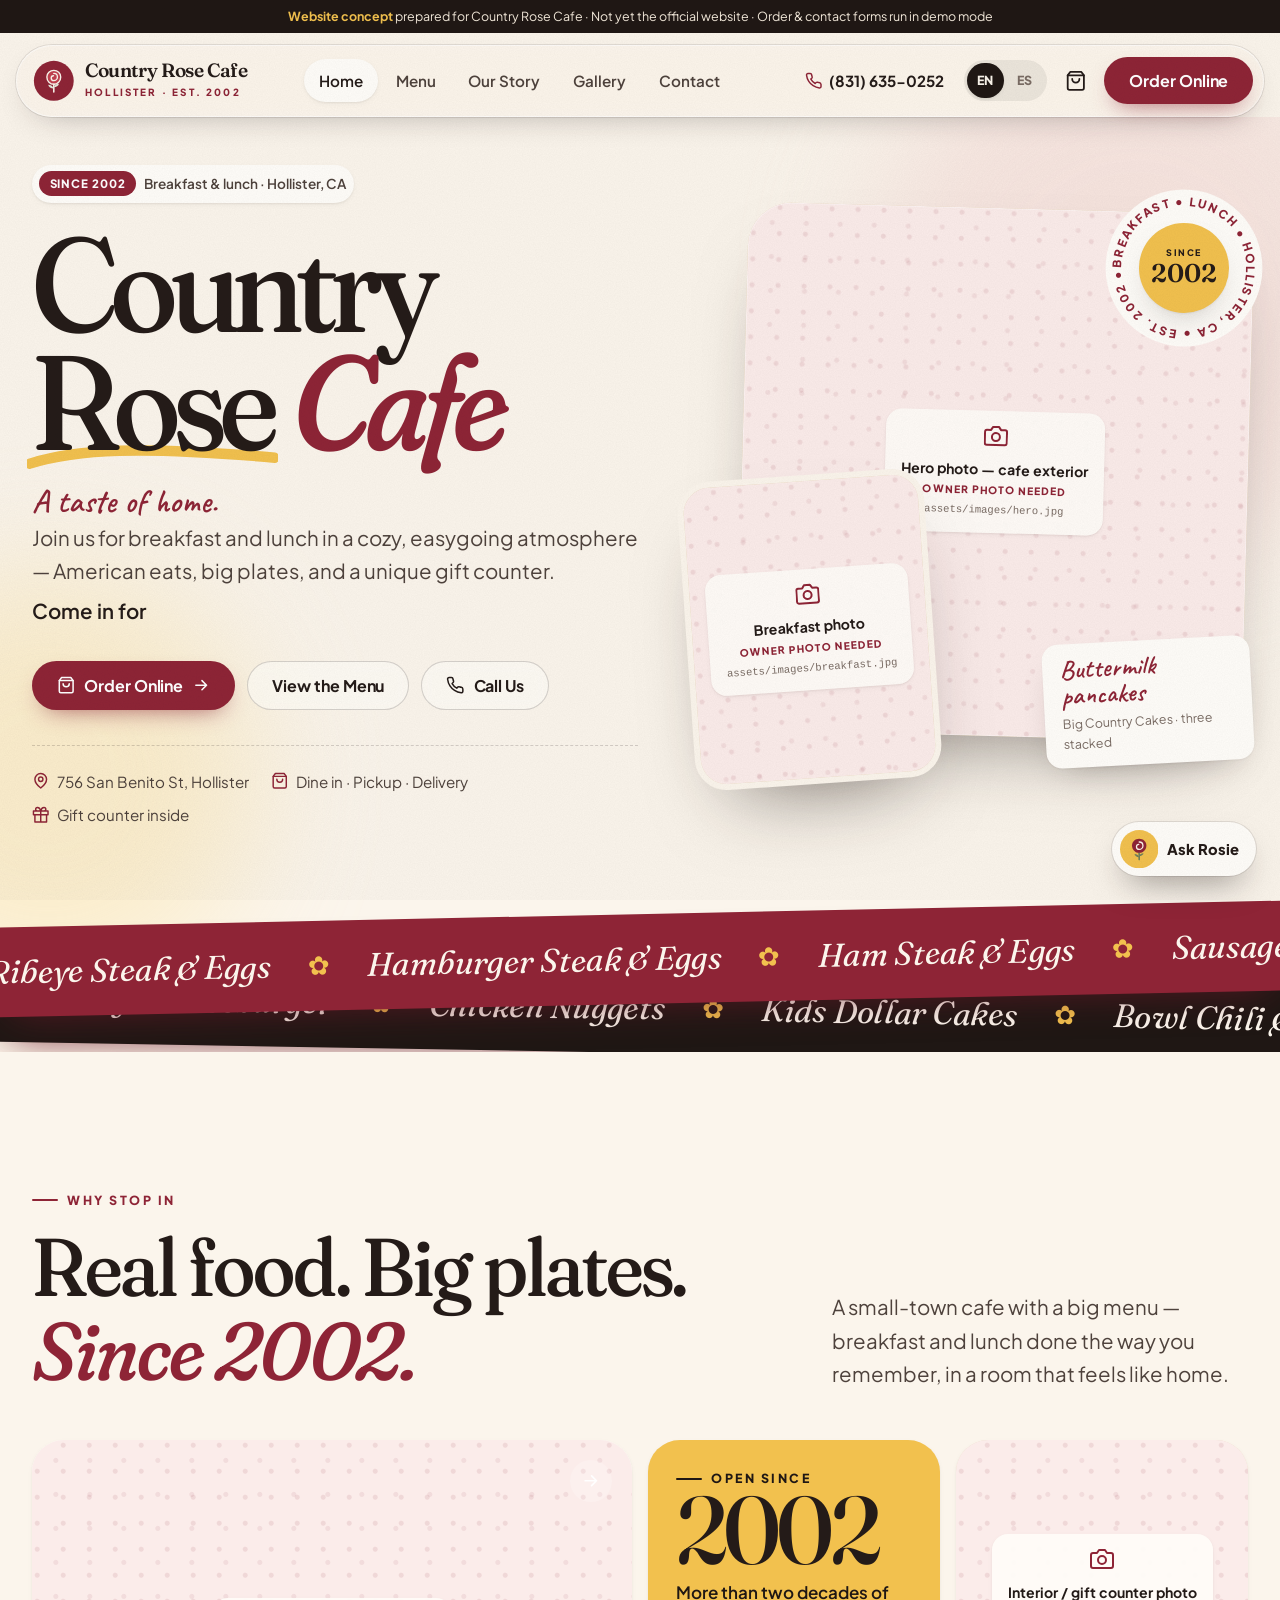
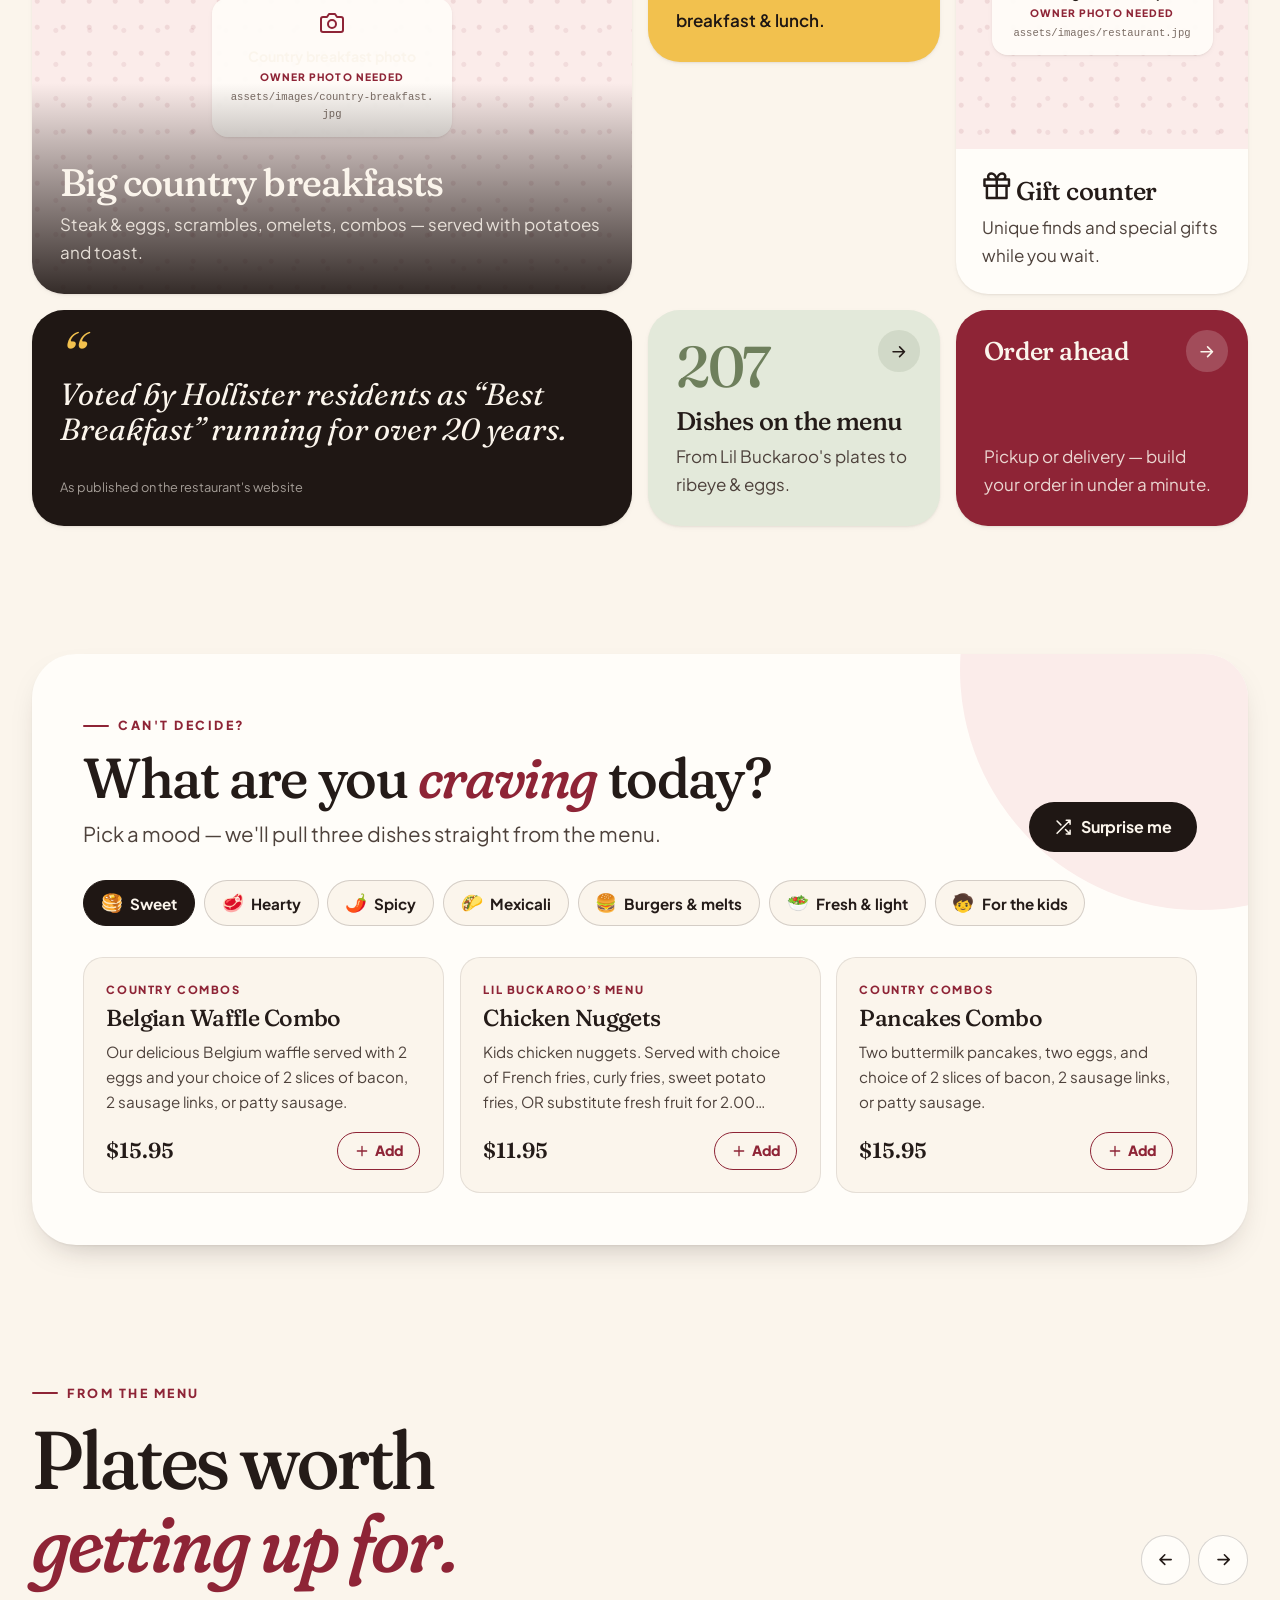
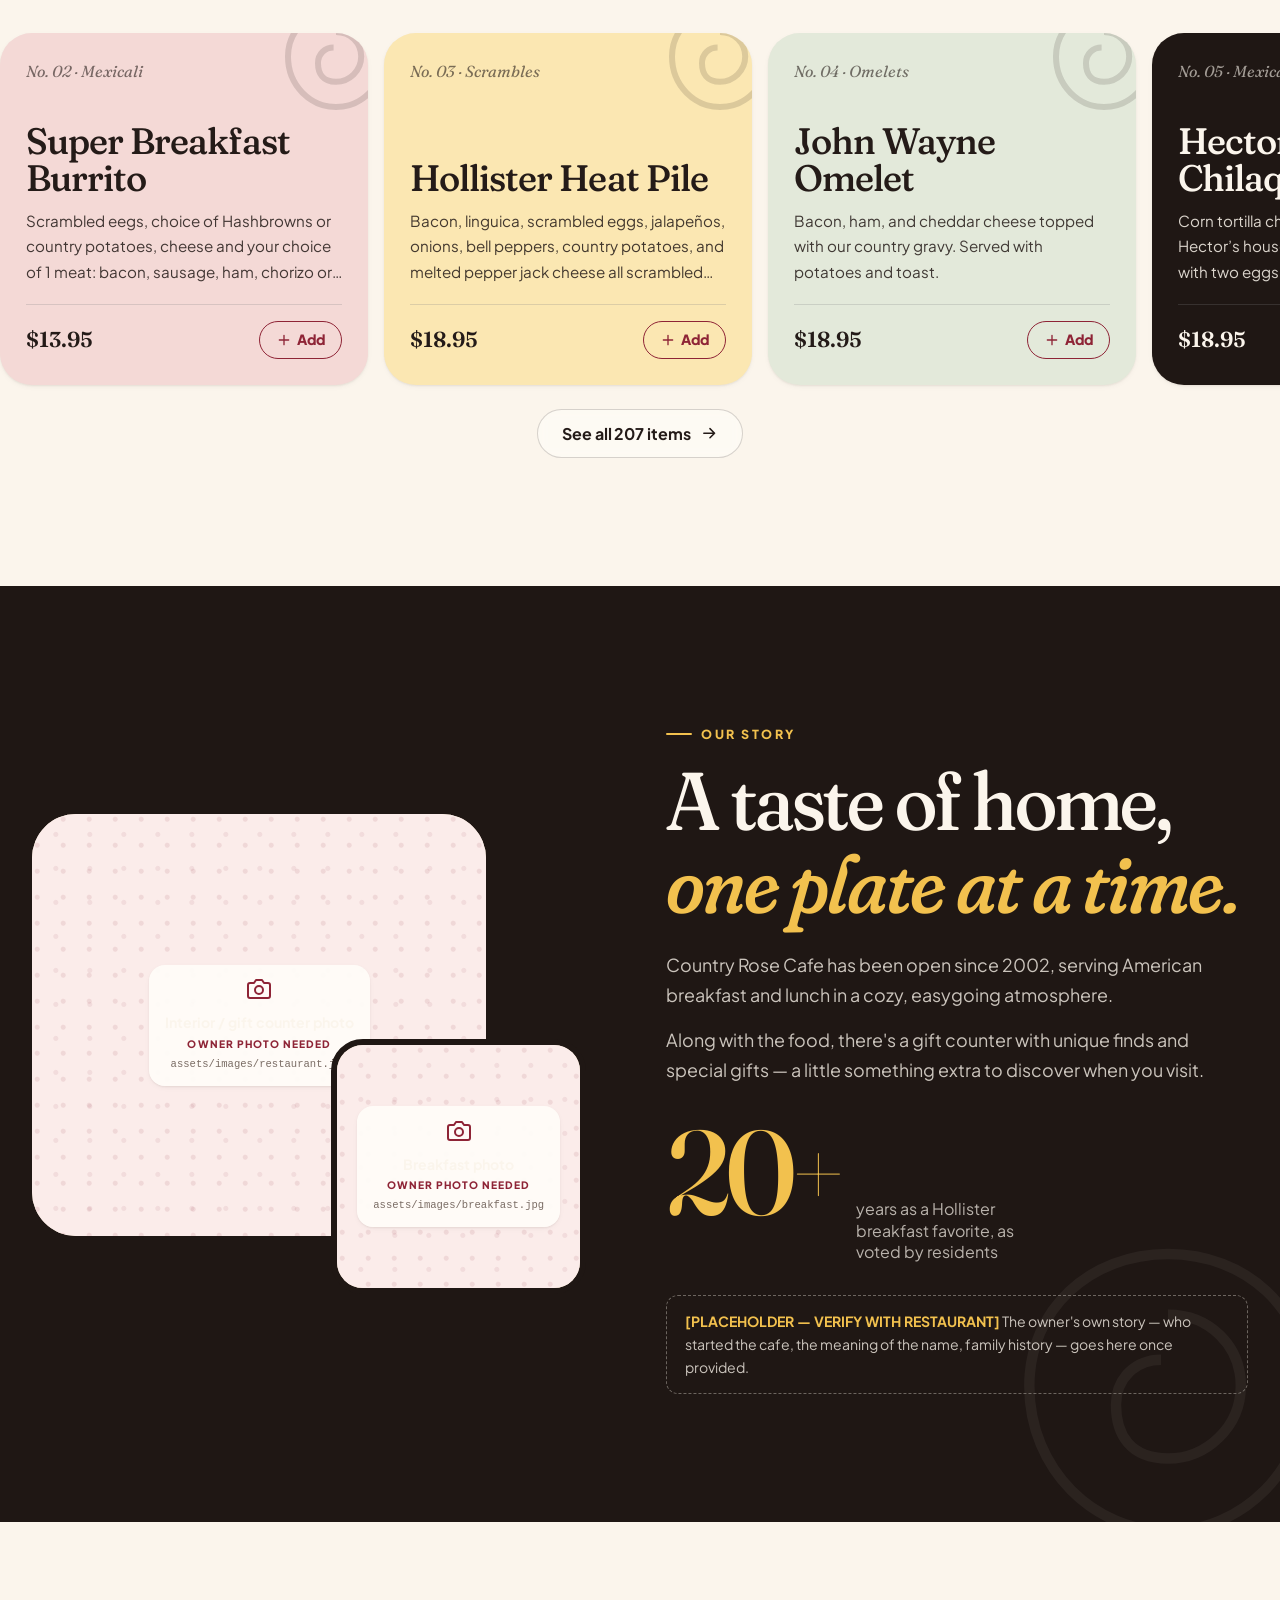
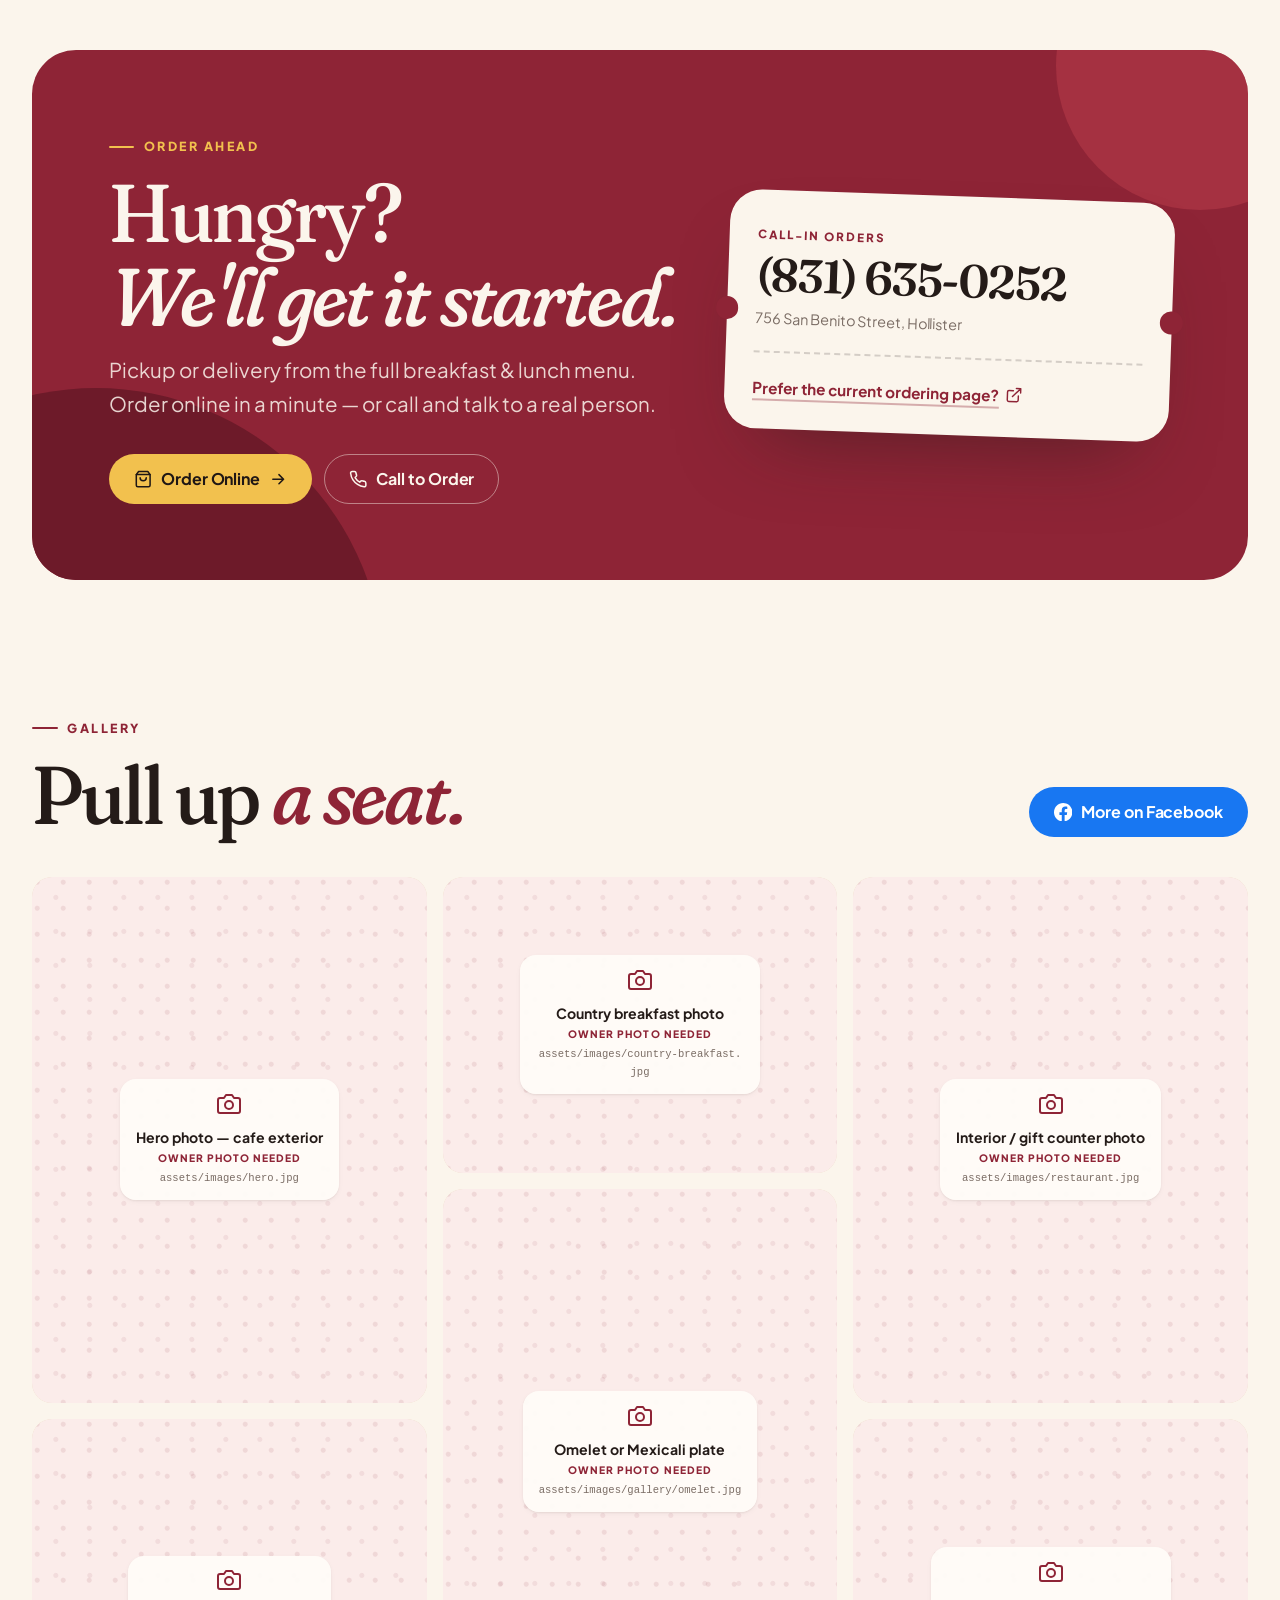
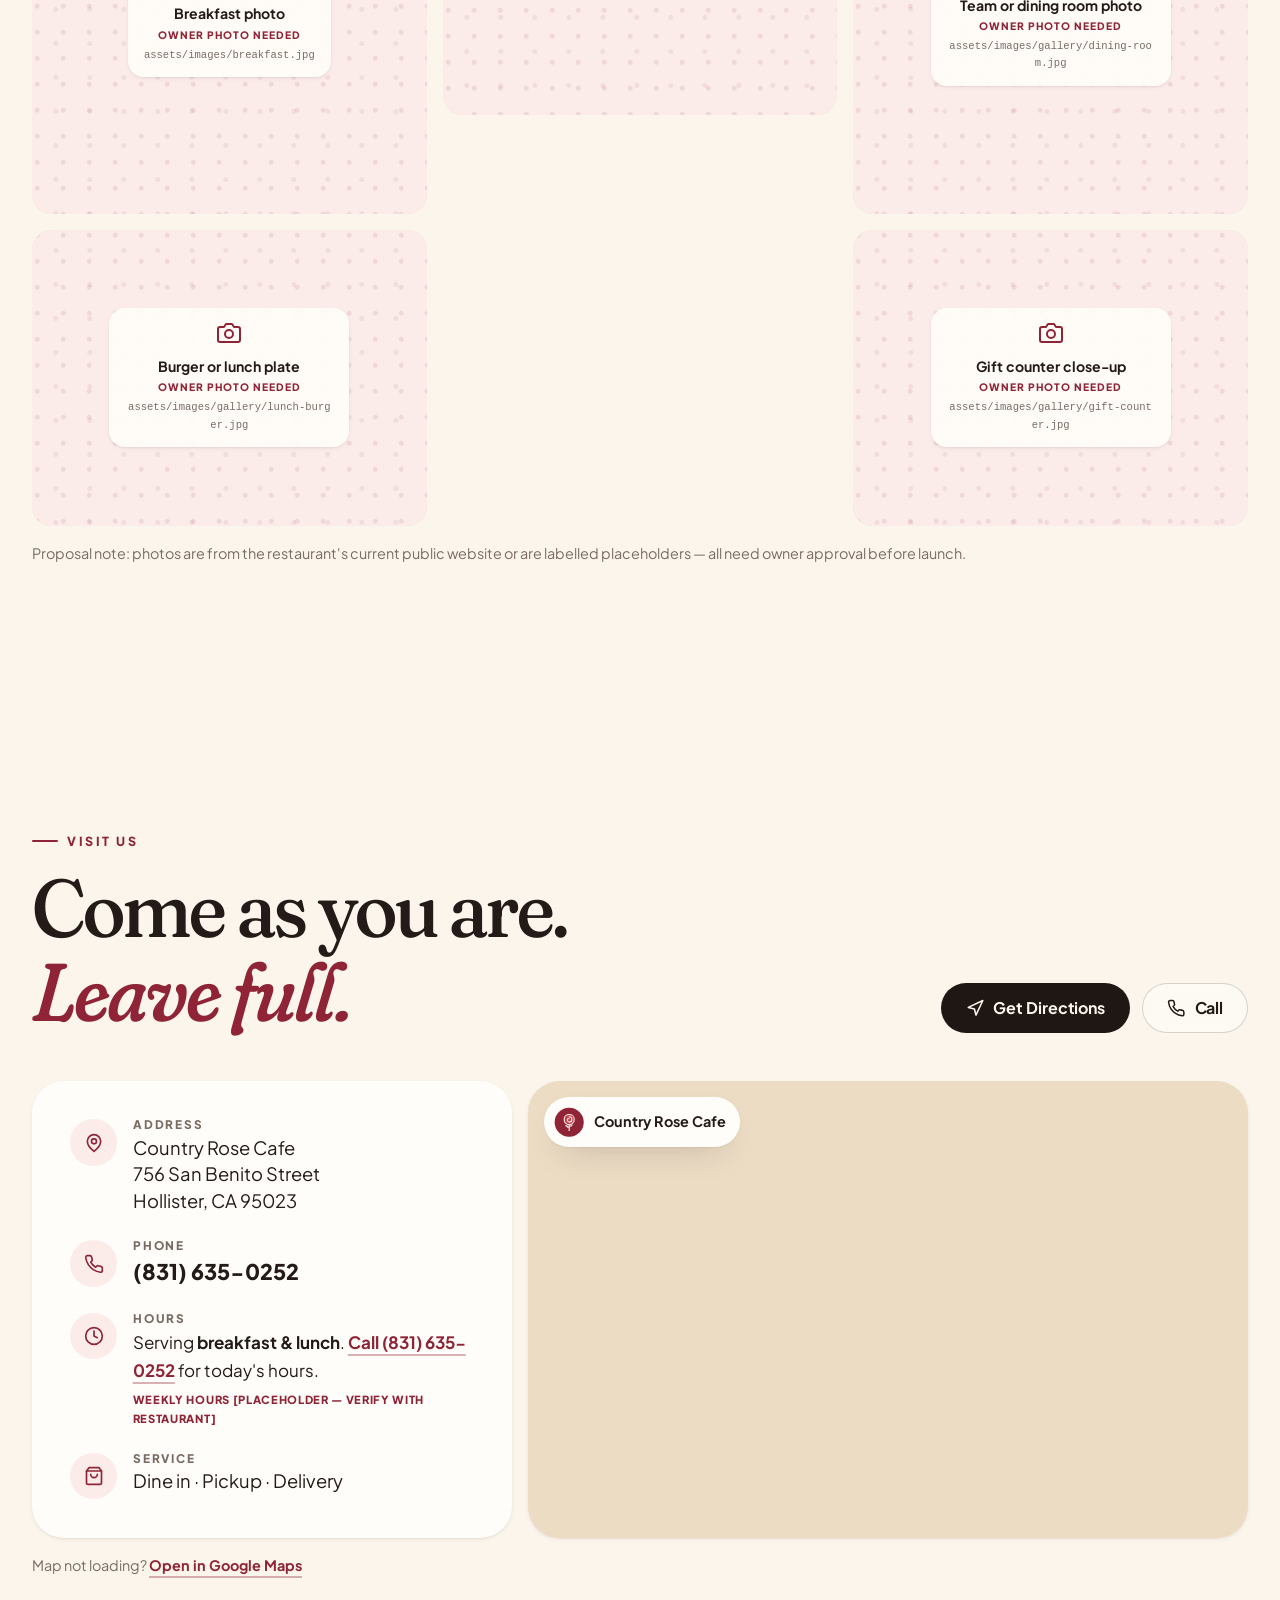
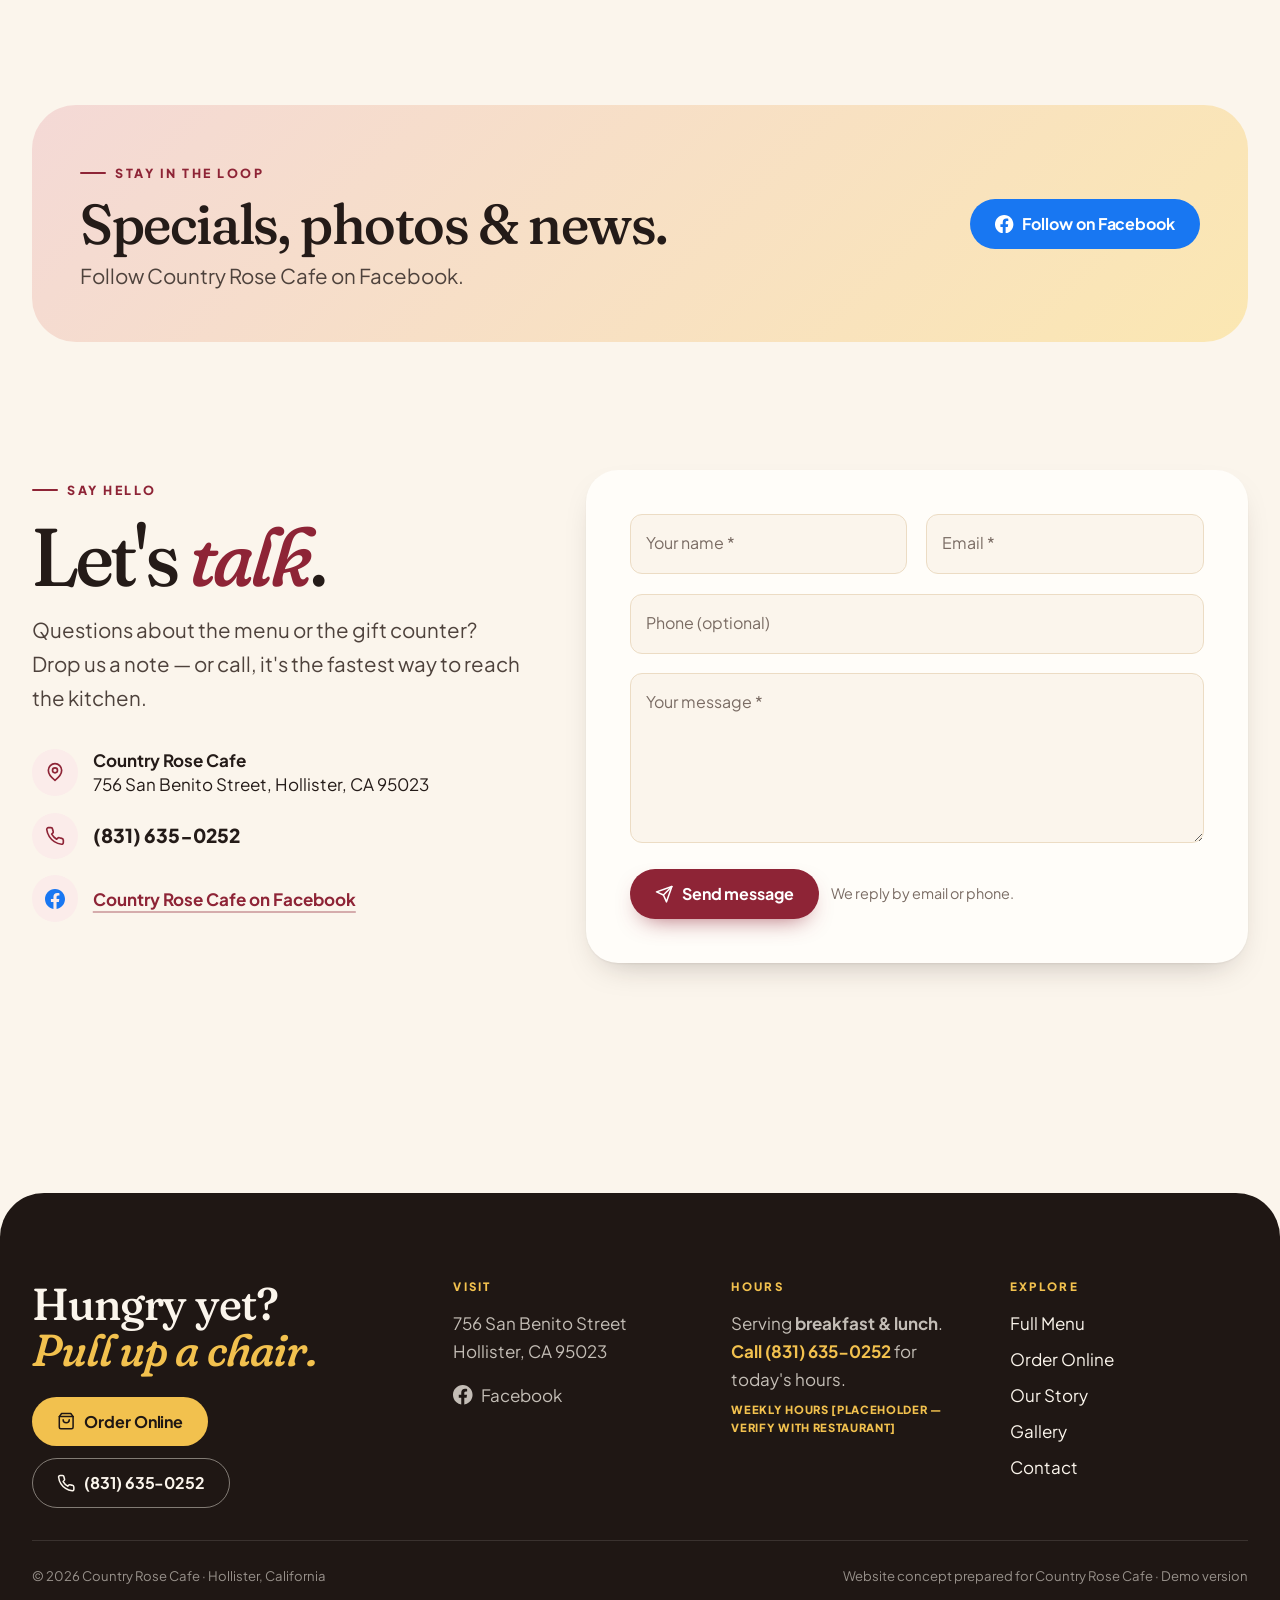
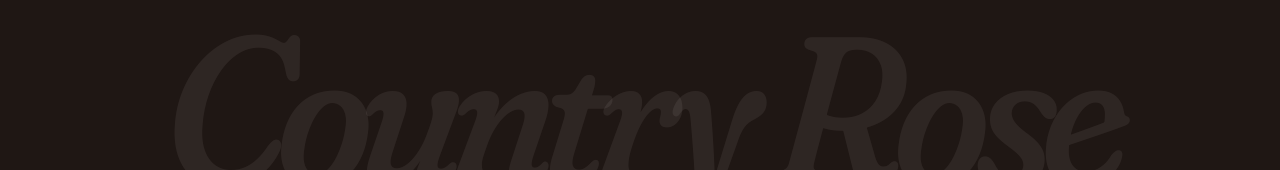
==== index.html @ c6550d8e "Adding first files" ====
<!doctype html>
<html lang="en-US">
<head>
<meta charset="utf-8">
<meta name="viewport" content="width=device-width, initial-scale=1, viewport-fit=cover">
<title>Country Rose Cafe | Breakfast &amp; Lunch in Hollister, CA</title>
<meta name="description" content="Country Rose Cafe serves breakfast and lunch at 756 San Benito Street in Hollister, CA — omelets, pancakes, scrambles, burgers, sandwiches and salads in a cozy, easygoing cafe with a unique gift counter. Open since 2002. Call (831) 635-0252.">
<meta name="keywords" content="Country Rose Cafe, Country Rose Cafe Hollister, breakfast Hollister CA, lunch Hollister CA, breakfast restaurant Hollister, restaurants in Hollister CA">
<!-- DEMO: remove this noindex line when the owner approves the launch -->
<meta name="robots" content="noindex, nofollow">
<link rel="canonical" href="https://www.example.com/">
<meta name="theme-color" content="#fbf5ec">
<meta name="geo.region" content="US-CA"><meta name="geo.placename" content="Hollister">
<meta property="og:type" content="website"><meta property="og:site_name" content="Country Rose Cafe"><meta property="og:locale" content="en_US">
<meta property="og:title" content="Country Rose Cafe | Breakfast &amp; Lunch in Hollister, CA"><meta property="og:description" content="Country Rose Cafe serves breakfast and lunch at 756 San Benito Street in Hollister, CA — omelets, pancakes, scrambles, burgers, sandwiches and salads in a cozy, easygoing cafe with a unique gift counter. Open since 2002. Call (831) 635-0252.">
<meta property="og:url" content="https://www.example.com/"><meta property="og:image" content="https://d1w7312wesee68.cloudfront.net/restaurantImages/293e1b9b-fd53-4a47-a7d4-27c6b87f9032/20220129.jpg">
<meta name="twitter:card" content="summary_large_image"><meta name="twitter:title" content="Country Rose Cafe | Breakfast &amp; Lunch in Hollister, CA"><meta name="twitter:description" content="Country Rose Cafe serves breakfast and lunch at 756 San Benito Street in Hollister, CA — omelets, pancakes, scrambles, burgers, sandwiches and salads in a cozy, easygoing cafe with a unique gift counter. Open since 2002. Call (831) 635-0252."><meta name="twitter:image" content="https://d1w7312wesee68.cloudfront.net/restaurantImages/293e1b9b-fd53-4a47-a7d4-27c6b87f9032/20220129.jpg">
<link rel="icon" href="assets/images/favicon.svg" type="image/svg+xml">
<link rel="preconnect" href="https://fonts.googleapis.com"><link rel="preconnect" href="https://fonts.gstatic.com" crossorigin>
<link rel="stylesheet" href="https://fonts.googleapis.com/css2?family=Caveat:wght@600&amp;family=Fraunces:ital,opsz,wght,SOFT,WONK@0,9..144,300..700,0..100,0..1;1,9..144,300..700,0..100,0..1&amp;family=Plus+Jakarta+Sans:wght@400..800&amp;display=swap">
<link rel="stylesheet" href="assets/css/styles.css">
<script>document.documentElement.classList.add("js")</script>
<script type="application/ld+json">
{"@context":"https://schema.org","@type":"Restaurant","name":"Country Rose Cafe","description":"Breakfast and lunch in a cozy, easygoing atmosphere, with a unique gift counter.","telephone":"+18316350252","url":"https://www.example.com/","image":["https://d1w7312wesee68.cloudfront.net/restaurantImages/293e1b9b-fd53-4a47-a7d4-27c6b87f9032/20220129.jpg","https://d1w7312wesee68.cloudfront.net/restaurantImages/293e1b9b-fd53-4a47-a7d4-27c6b87f9032/20231112.jpg"],"address":{"@type":"PostalAddress","streetAddress":"756 San Benito Street","addressLocality":"Hollister","addressRegion":"CA","postalCode":"95023","addressCountry":"US"},"servesCuisine":["American","Breakfast","Lunch"],"hasMenu":"https://www.example.com/menu.html","foundingDate":"2002","acceptsReservations":false,"sameAs":["https://www.facebook.com/profile.php?id=100068233964007"],"potentialAction":{"@type":"OrderAction","target":"https://countryrosecafe-hollister.com/order/countryrosecafe"}}
</script>
</head>
<body data-page="home">
<a class="skip-link" href="#main">Skip to main content</a>
<div class="demo-banner demo-only"><b>Website concept</b> prepared for Country Rose Cafe · Not yet the official website · Order &amp; contact forms run in demo mode</div>
<div class="nav-shell">
  <nav class="nav" aria-label="Main">
    <a class="brand" href="index.html" aria-label="Country Rose Cafe — home"><svg class="brand-mark" viewBox="0 0 48 48" aria-hidden="true" focusable="false"><circle cx="24" cy="24" r="23" fill="#8e2436"/><path d="M24 12c4.5 0 8 3.2 8 7.6 0 4.9-3.8 8.4-8 8.4s-8-3.5-8-8.4C16 15.2 19.5 12 24 12z" fill="#c2414f" stroke="#fbf5ec" stroke-width="1.6"/><path d="M24 15.5c2.4 0 4.2 1.8 4.2 4.1 0 2.4-2 4.2-4.2 4.2s-3-1.4-3-3.1c0-1.6 1.2-2.6 2.6-2.6" fill="none" stroke="#fbf5ec" stroke-width="1.6" stroke-linecap="round"/><path d="M24 28v9" stroke="#fbf5ec" stroke-width="1.8" stroke-linecap="round"/><path d="M24 33c-3.5 0-6-2-6.5-4.5 3 0 5.6 1.4 6.5 4.5zM24 31.5c3 0 5.5-1.6 6-4-2.8 0-5.2 1.3-6 4z" fill="#e3e9da"/></svg><span><span class="brand-name">Country Rose<span class="cafe-word"> Cafe</span></span><span class="brand-sub">Hollister · Est. 2002</span></span></a>
    <div class="nav-links"><a href="index.html" aria-current="page">Home</a><a href="menu.html">Menu</a><a href="index.html#story">Our Story</a><a href="index.html#gallery">Gallery</a><a href="contact.html">Contact</a></div>
    <div class="nav-actions">
      <a class="nav-phone" href="tel:+18316350252"><svg class="icon" viewBox="0 0 24 24" fill="none" stroke="currentColor" stroke-width="2" stroke-linecap="round" stroke-linejoin="round" aria-hidden="true" focusable="false"><path d="M22 16.9v3a2 2 0 0 1-2.2 2 19.8 19.8 0 0 1-8.6-3.1 19.5 19.5 0 0 1-6-6A19.8 19.8 0 0 1 2.1 4.2 2 2 0 0 1 4.1 2h3a2 2 0 0 1 2 1.7c.1.9.4 1.8.7 2.7a2 2 0 0 1-.5 2.1L8 9.8a16 16 0 0 0 6 6l1.3-1.3a2 2 0 0 1 2.1-.4c.9.3 1.8.6 2.7.7a2 2 0 0 1 1.7 2z"/></svg>(831) 635-0252</a>
      <div class="lang" role="group" aria-label="Language / Idioma" data-no-i18n><button type="button" data-set-lang="en" aria-pressed="true"><span aria-hidden="true">EN</span><span class="sr-only">English</span></button><button type="button" data-set-lang="es" aria-pressed="false"><span aria-hidden="true">ES</span><span class="sr-only">Español</span></button></div>
      <a class="icon-btn" href="order.html#cart" data-cart-link aria-label="View order"><svg class="icon" viewBox="0 0 24 24" fill="none" stroke="currentColor" stroke-width="2" stroke-linecap="round" stroke-linejoin="round" aria-hidden="true" focusable="false"><path d="M6 2 3 6v14a2 2 0 0 0 2 2h14a2 2 0 0 0 2-2V6l-3-4z"/><path d="M3 6h18M16 10a4 4 0 0 1-8 0"/></svg><span class="badge" data-cart-count hidden>0</span></a>
      <a class="btn btn-rose nav-order" href="order.html">Order Online</a>
      <button type="button" class="icon-btn menu-toggle" aria-expanded="false" aria-controls="sheet" aria-label="Open menu"><svg class="icon" viewBox="0 0 24 24" fill="none" stroke="currentColor" stroke-width="2" stroke-linecap="round" stroke-linejoin="round" aria-hidden="true" focusable="false"><path d="M4 7h16M4 12h10M4 17h16"/></svg></button>
    </div>
  </nav>
</div>
<div id="sheet" class="sheet" hidden role="dialog" aria-modal="true" aria-label="Site menu">
  <div class="sheet-top"><span class="brand"><svg class="brand-mark" viewBox="0 0 48 48" aria-hidden="true" focusable="false"><circle cx="24" cy="24" r="23" fill="#8e2436"/><path d="M24 12c4.5 0 8 3.2 8 7.6 0 4.9-3.8 8.4-8 8.4s-8-3.5-8-8.4C16 15.2 19.5 12 24 12z" fill="#c2414f" stroke="#fbf5ec" stroke-width="1.6"/><path d="M24 15.5c2.4 0 4.2 1.8 4.2 4.1 0 2.4-2 4.2-4.2 4.2s-3-1.4-3-3.1c0-1.6 1.2-2.6 2.6-2.6" fill="none" stroke="#fbf5ec" stroke-width="1.6" stroke-linecap="round"/><path d="M24 28v9" stroke="#fbf5ec" stroke-width="1.8" stroke-linecap="round"/><path d="M24 33c-3.5 0-6-2-6.5-4.5 3 0 5.6 1.4 6.5 4.5zM24 31.5c3 0 5.5-1.6 6-4-2.8 0-5.2 1.3-6 4z" fill="#e3e9da"/></svg><span class="brand-name" style="color:var(--paper)">Country Rose</span></span><button type="button" class="icon-btn sheet-close" aria-label="Close menu"><svg class="icon" viewBox="0 0 24 24" fill="none" stroke="currentColor" stroke-width="2" stroke-linecap="round" stroke-linejoin="round" aria-hidden="true" focusable="false"><path d="M18 6 6 18M6 6l12 12"/></svg></button></div>
  <div><nav aria-label="Mobile"><ol><li><a href="index.html" aria-current="page">Home</a></li><li><a href="menu.html">Menu</a></li><li><a href="index.html#story">Our Story</a></li><li><a href="index.html#gallery">Gallery</a></li><li><a href="order.html">Order Online</a></li><li><a href="contact.html">Contact</a></li></ol></nav>
    <div class="sheet-foot"><div class="lang lang-lg" role="group" aria-label="Language / Idioma" data-no-i18n><button type="button" data-set-lang="en" aria-pressed="true">English</button><button type="button" data-set-lang="es" aria-pressed="false">Español</button></div><a class="btn btn-butter" href="tel:+18316350252"><svg class="icon" viewBox="0 0 24 24" fill="none" stroke="currentColor" stroke-width="2" stroke-linecap="round" stroke-linejoin="round" aria-hidden="true" focusable="false"><path d="M22 16.9v3a2 2 0 0 1-2.2 2 19.8 19.8 0 0 1-8.6-3.1 19.5 19.5 0 0 1-6-6A19.8 19.8 0 0 1 2.1 4.2 2 2 0 0 1 4.1 2h3a2 2 0 0 1 2 1.7c.1.9.4 1.8.7 2.7a2 2 0 0 1-.5 2.1L8 9.8a16 16 0 0 0 6 6l1.3-1.3a2 2 0 0 1 2.1-.4c.9.3 1.8.6 2.7.7a2 2 0 0 1 1.7 2z"/></svg> Call (831) 635-0252</a><a class="btn btn-ghost-light" href="https://www.google.com/maps/dir/?api=1&amp;destination=Country+Rose+Cafe%2C+756+San+Benito+Street%2C+Hollister%2C+CA+95023" target="_blank" rel="noopener noreferrer"><svg class="icon" viewBox="0 0 24 24" fill="none" stroke="currentColor" stroke-width="2" stroke-linecap="round" stroke-linejoin="round" aria-hidden="true" focusable="false"><path d="m3 11 19-9-9 19-2-8-8-2z"/></svg> Get Directions<span class="sr-only"> (opens in a new tab)</span></a><p>756 San Benito Street · Hollister, CA</p></div>
  </div>
</div>
<main id="main" tabindex="-1">

<section class="hero" aria-labelledby="hero-title">
  <span class="hero-blob a" aria-hidden="true"></span><span class="hero-blob b" aria-hidden="true"></span>
  <div class="wrap hero-grid">
    <div>
      <p class="hero-eyebrow reveal"><span class="dot">Since 2002</span> Breakfast &amp; lunch · Hollister, CA</p>
      <h1 id="hero-title" class="reveal" style="--d:.05s"><span class="line">Country</span><span class="line"><span class="flourish">Rose<svg viewBox="0 0 200 20" preserveAspectRatio="none" aria-hidden="true"><path d="M2 14C40 4 90 2 198 10" fill="none" stroke="currentColor" stroke-width="7" stroke-linecap="round"/></svg></span> <span class="cafe">Cafe</span></span></h1>
      <p class="lede reveal" style="--d:.12s"><span class="script" style="font-size:1.6em;color:var(--rose);line-height:1">A taste of home.</span><br>Join us for breakfast and lunch in a cozy, easygoing atmosphere — American eats, big plates, and a unique gift counter. <span class="rot-line">Come in for <span class="rotator" aria-hidden="true"><span>country cakes.</span><span>a John Wayne omelet.</span><span>Hector&#39;s chilaquiles.</span></span></span><span class="sr-only">breakfast and lunch.</span></p>
      <div class="btn-row reveal" style="--d:.18s">
        <a class="btn btn-rose" href="order.html"><svg class="icon" viewBox="0 0 24 24" fill="none" stroke="currentColor" stroke-width="2" stroke-linecap="round" stroke-linejoin="round" aria-hidden="true" focusable="false"><path d="M6 2 3 6v14a2 2 0 0 0 2 2h14a2 2 0 0 0 2-2V6l-3-4z"/><path d="M3 6h18M16 10a4 4 0 0 1-8 0"/></svg> Order Online <svg class="icon arrow" viewBox="0 0 24 24" fill="none" stroke="currentColor" stroke-width="2" stroke-linecap="round" stroke-linejoin="round" aria-hidden="true" focusable="false"><path d="M5 12h14M13 6l6 6-6 6"/></svg></a>
        <a class="btn btn-line" href="menu.html">View the Menu</a>
        <a class="btn btn-line" href="tel:+18316350252" aria-label="Call us at (831) 635-0252"><svg class="icon" viewBox="0 0 24 24" fill="none" stroke="currentColor" stroke-width="2" stroke-linecap="round" stroke-linejoin="round" aria-hidden="true" focusable="false"><path d="M22 16.9v3a2 2 0 0 1-2.2 2 19.8 19.8 0 0 1-8.6-3.1 19.5 19.5 0 0 1-6-6A19.8 19.8 0 0 1 2.1 4.2 2 2 0 0 1 4.1 2h3a2 2 0 0 1 2 1.7c.1.9.4 1.8.7 2.7a2 2 0 0 1-.5 2.1L8 9.8a16 16 0 0 0 6 6l1.3-1.3a2 2 0 0 1 2.1-.4c.9.3 1.8.6 2.7.7a2 2 0 0 1 1.7 2z"/></svg> Call Us</a>
      </div>
      <div class="hero-facts reveal" style="--d:.24s">
        <a href="https://www.google.com/maps/dir/?api=1&amp;destination=Country+Rose+Cafe%2C+756+San+Benito+Street%2C+Hollister%2C+CA+95023" target="_blank" rel="noopener noreferrer"><svg class="icon" viewBox="0 0 24 24" fill="none" stroke="currentColor" stroke-width="2" stroke-linecap="round" stroke-linejoin="round" aria-hidden="true" focusable="false"><path d="M20 10c0 6-8 12-8 12s-8-6-8-12a8 8 0 0 1 16 0z"/><circle cx="12" cy="10" r="3"/></svg> 756 San Benito St, Hollister<span class="sr-only"> (opens in a new tab)</span></a>
        <span><svg class="icon" viewBox="0 0 24 24" fill="none" stroke="currentColor" stroke-width="2" stroke-linecap="round" stroke-linejoin="round" aria-hidden="true" focusable="false"><path d="M6 2 3 6v14a2 2 0 0 0 2 2h14a2 2 0 0 0 2-2V6l-3-4z"/><path d="M3 6h18M16 10a4 4 0 0 1-8 0"/></svg> Dine in · Pickup · Delivery</span>
        <span><svg class="icon" viewBox="0 0 24 24" fill="none" stroke="currentColor" stroke-width="2" stroke-linecap="round" stroke-linejoin="round" aria-hidden="true" focusable="false"><path d="M20 12v10H4V12M2 7h20v5H2zM12 22V7M12 7H7.5a2.5 2.5 0 0 1 0-5C11 2 12 7 12 7zM12 7h4.5a2.5 2.5 0 0 0 0-5C13 2 12 7 12 7z"/></svg> Gift counter inside</span>
      </div>
    </div>
    <div class="collage reveal" style="--d:.1s">
      <div class="spin-badge" aria-hidden="true"><svg class="ring" viewBox="0 0 200 200"><defs><path id="circ" d="M100,100 m-78,0 a78,78 0 1,1 156,0 a78,78 0 1,1 -156,0"/></defs><circle cx="100" cy="100" r="98" fill="#fffdf9"/><text font-family="Plus Jakarta Sans, sans-serif" font-size="14.5" font-weight="800" fill="#8e2436"><textPath href="#circ" textLength="486" lengthAdjust="spacing">BREAKFAST • LUNCH • HOLLISTER, CA • EST. 2002 • </textPath></text></svg><div class="core"><div><small>Since</small><b>2002</b></div></div></div>
      <div class="main ph"><img class="photo" src="https://d1w7312wesee68.cloudfront.net/restaurantImages/293e1b9b-fd53-4a47-a7d4-27c6b87f9032/20220129.jpg" alt="Exterior of Country Rose Cafe with its open sign" fetchpriority="high" decoding="async" data-label="Hero photo — cafe exterior" data-path="assets/images/hero.jpg"></div>
      <div class="inset ph"><img class="photo" src="https://d1w7312wesee68.cloudfront.net/restaurantImages/293e1b9b-fd53-4a47-a7d4-27c6b87f9032/20231112.jpg" alt="Buttermilk pancakes with butter and syrup" loading="lazy" decoding="async" data-label="Breakfast photo" data-path="assets/images/breakfast.jpg"></div>
      <div class="note"><span class="script">Buttermilk pancakes</span><small>Big Country Cakes · three stacked</small></div>
    </div>
  </div>
  <div class="marquee" aria-hidden="true"><div class="marquee-track" data-marquee></div></div>
  <div class="marquee alt" aria-hidden="true"><div class="marquee-track" data-marquee></div></div>
</section>

<section id="why" class="section" aria-labelledby="why-title">
  <div class="wrap">
    <div class="head-row reveal"><div><span class="kicker">Why stop in</span><h2 id="why-title" class="display-lg">Real food. Big plates.<br><span class="italic rose">Since 2002.</span></h2></div>
      <p class="lede" style="max-width:26rem">A small-town cafe with a big menu — breakfast and lunch done the way you remember, in a room that feels like home.</p></div>
    <div class="bento">
      <a class="cell b-photo ph zoom reveal" href="menu.html"><img class="photo" src="https://d1w7312wesee68.cloudfront.net/restaurantImages/293e1b9b-fd53-4a47-a7d4-27c6b87f9032/20240124.jpg" alt="Hearty country breakfast platter with eggs, potatoes and toast" loading="lazy" decoding="async" data-label="Country breakfast photo" data-path="assets/images/country-breakfast.jpg"><div class="cap"><h3>Big country breakfasts</h3><p>Steak &amp; eggs, scrambles, omelets, combos — served with potatoes and toast.</p></div><span class="corner" style="color:#fff"><svg class="icon arrow" viewBox="0 0 24 24" fill="none" stroke="currentColor" stroke-width="2" stroke-linecap="round" stroke-linejoin="round" aria-hidden="true" focusable="false"><path d="M5 12h14M13 6l6 6-6 6"/></svg></span></a>
      <div class="cell b-stat reveal" style="--d:.05s"><span class="kicker" style="color:var(--espresso)">Open since</span><span class="num">2002</span><p>More than two decades of breakfast &amp; lunch.</p></div>
      <div class="cell b-gift reveal" style="--d:.1s"><div class="ph zoom"><img class="photo" src="https://d1w7312wesee68.cloudfront.net/restaurantImages/293e1b9b-fd53-4a47-a7d4-27c6b87f9032/Screenshot20250121at11904PM.png" alt="Inside Country Rose Cafe — dining room and gift counter with jewelry displays" loading="lazy" decoding="async" data-label="Interior / gift counter photo" data-path="assets/images/restaurant.jpg"></div><div class="txt"><h3><svg class="icon" viewBox="0 0 24 24" fill="none" stroke="currentColor" stroke-width="2" stroke-linecap="round" stroke-linejoin="round" aria-hidden="true" focusable="false"><path d="M20 12v10H4V12M2 7h20v5H2zM12 22V7M12 7H7.5a2.5 2.5 0 0 1 0-5C11 2 12 7 12 7zM12 7h4.5a2.5 2.5 0 0 0 0-5C13 2 12 7 12 7z"/></svg> Gift counter</h3><p>Unique finds and special gifts while you wait.</p></div></div>
      <div class="cell b-quote reveal" style="--d:.1s"><blockquote>Voted by Hollister residents as “Best Breakfast” running for over 20 years.</blockquote><small>As published on the restaurant&#39;s website</small></div>
      <a class="cell b-menu reveal" href="menu.html" style="--d:.15s;text-decoration:none"><span class="num" data-count-items>207</span><div><h3>Dishes on the menu</h3><p>From Lil Buckaroo&#39;s plates to ribeye &amp; eggs.</p></div><span class="corner" style="background:rgb(110 127 92 / .15)"><svg class="icon arrow" viewBox="0 0 24 24" fill="none" stroke="currentColor" stroke-width="2" stroke-linecap="round" stroke-linejoin="round" aria-hidden="true" focusable="false"><path d="M5 12h14M13 6l6 6-6 6"/></svg></span></a>
      <a class="cell b-order reveal" href="order.html" style="--d:.2s;text-decoration:none"><h3>Order ahead</h3><p>Pickup or delivery — build your order in under a minute.</p><span class="corner"><svg class="icon arrow" viewBox="0 0 24 24" fill="none" stroke="currentColor" stroke-width="2" stroke-linecap="round" stroke-linejoin="round" aria-hidden="true" focusable="false"><path d="M5 12h14M13 6l6 6-6 6"/></svg></span></a>
    </div>
  </div>
</section>

<section id="crave-section" class="section" style="padding-top:0" aria-labelledby="crave-title">
  <div class="wrap">
    <div id="crave" class="crave reveal">
      <div class="crave-top">
        <div><span class="kicker">Can&#39;t decide?</span><h2 id="crave-title" class="display-md" style="margin-top:.8rem">What are you <span class="italic rose">craving</span> today?</h2><p class="lede" style="margin-top:.75rem">Pick a mood — we&#39;ll pull three dishes straight from the menu.</p></div>
        <button type="button" id="crave-surprise" class="btn btn-dark"><svg class="icon" viewBox="0 0 24 24" fill="none" stroke="currentColor" stroke-width="2" stroke-linecap="round" stroke-linejoin="round" aria-hidden="true" focusable="false"><path d="M16 3h5v5M4 20 21 3M21 16v5h-5M15 15l6 6M4 4l5 5"/></svg> Surprise me</button>
      </div>
      <div id="crave-chips" class="chips" aria-label="Choose a craving"></div>
      <p id="crave-live" class="sr-only" aria-live="polite"></p>
      <div id="crave-results" class="crave-results"></div>
    </div>
  </div>
</section>

<section id="highlights" class="section" style="padding-top:0" aria-labelledby="hl-title">
  <div class="wrap">
    <div class="head-row reveal"><div><span class="kicker">From the menu</span><h2 id="hl-title" class="display-lg">Plates worth<br><span class="italic rose">getting up for.</span></h2></div>
      <div class="rail-ctrl"><button type="button" class="round" data-rail-prev aria-label="Scroll left"><svg class="icon" viewBox="0 0 24 24" fill="none" stroke="currentColor" stroke-width="2" stroke-linecap="round" stroke-linejoin="round" aria-hidden="true" focusable="false"><path d="M19 12H5M11 18l-6-6 6-6"/></svg></button><button type="button" class="round" data-rail-next aria-label="Scroll right"><svg class="icon arrow" viewBox="0 0 24 24" fill="none" stroke="currentColor" stroke-width="2" stroke-linecap="round" stroke-linejoin="round" aria-hidden="true" focusable="false"><path d="M5 12h14M13 6l6 6-6 6"/></svg></button></div></div>
    <div id="rail" class="rail" aria-label="Menu highlights"></div>
    <div class="btn-row" style="justify-content:center"><a class="btn btn-line" href="menu.html">See all 207 items <svg class="icon arrow" viewBox="0 0 24 24" fill="none" stroke="currentColor" stroke-width="2" stroke-linecap="round" stroke-linejoin="round" aria-hidden="true" focusable="false"><path d="M5 12h14M13 6l6 6-6 6"/></svg></a></div>
  </div>
</section>

<section id="story" class="dark section" aria-labelledby="story-title">
  <svg class="rose-watermark" viewBox="0 0 48 48" aria-hidden="true"><path d="M24 6c9 0 16 6.4 16 15.2C40 31 32.4 38 24 38S8 31 8 21.2C8 12.4 15 6 24 6z" fill="none" stroke="#fbf5ec" stroke-width="1.2"/><path d="M24 13c4.8 0 8.4 3.6 8.4 8.2 0 4.8-4 8.4-8.4 8.4s-6-2.8-6-6.2c0-3.2 2.4-5.2 5.2-5.2" fill="none" stroke="#fbf5ec" stroke-width="1.2"/></svg>
  <div class="wrap story-grid">
    <div class="story-photos reveal"><div class="a ph"><img class="photo" src="https://d1w7312wesee68.cloudfront.net/restaurantImages/293e1b9b-fd53-4a47-a7d4-27c6b87f9032/Screenshot20250121at11904PM.png" alt="Inside Country Rose Cafe — dining room and gift counter with jewelry displays" loading="lazy" decoding="async" data-label="Interior / gift counter photo" data-path="assets/images/restaurant.jpg"></div><div class="b ph"><img class="photo" src="https://d1w7312wesee68.cloudfront.net/restaurantImages/293e1b9b-fd53-4a47-a7d4-27c6b87f9032/20231112.jpg" alt="Buttermilk pancakes with butter and syrup" loading="lazy" decoding="async" data-label="Breakfast photo" data-path="assets/images/breakfast.jpg"></div></div>
    <div class="story-copy reveal" style="--d:.1s">
      <span class="kicker light">Our story</span>
      <h2 id="story-title" class="display-lg" style="margin-top:.9rem">A taste of home, <span class="italic" style="color:var(--butter)">one plate at a time.</span></h2>
      <div class="body"><p>Country Rose Cafe has been open since 2002, serving American breakfast and lunch in a cozy, easygoing atmosphere.</p><p>Along with the food, there&#39;s a gift counter with unique finds and special gifts — a little something extra to discover when you visit.</p></div>
      <div class="years"><b>20+</b><span>years as a Hollister breakfast favorite, as voted by residents</span></div>
      <p class="note-box demo-only"><b>[PLACEHOLDER — VERIFY WITH RESTAURANT]</b> The owner&#39;s own story — who started the cafe, the meaning of the name, family history — goes here once provided.</p>
    </div>
  </div>
</section>

<section id="order" class="section" aria-labelledby="order-title">
  <div class="wrap">
    <div class="cta reveal">
      <div><span class="kicker light">Order ahead</span><h2 id="order-title" class="display-lg" style="margin-top:.9rem">Hungry?<br><span class="italic">We&#39;ll get it started.</span></h2>
        <p class="lede">Pickup or delivery from the full breakfast &amp; lunch menu. Order online in a minute — or call and talk to a real person.</p>
        <div class="btn-row"><a class="btn btn-butter" href="order.html"><svg class="icon" viewBox="0 0 24 24" fill="none" stroke="currentColor" stroke-width="2" stroke-linecap="round" stroke-linejoin="round" aria-hidden="true" focusable="false"><path d="M6 2 3 6v14a2 2 0 0 0 2 2h14a2 2 0 0 0 2-2V6l-3-4z"/><path d="M3 6h18M16 10a4 4 0 0 1-8 0"/></svg> Order Online <svg class="icon arrow" viewBox="0 0 24 24" fill="none" stroke="currentColor" stroke-width="2" stroke-linecap="round" stroke-linejoin="round" aria-hidden="true" focusable="false"><path d="M5 12h14M13 6l6 6-6 6"/></svg></a><a class="btn btn-ghost-light" href="tel:+18316350252"><svg class="icon" viewBox="0 0 24 24" fill="none" stroke="currentColor" stroke-width="2" stroke-linecap="round" stroke-linejoin="round" aria-hidden="true" focusable="false"><path d="M22 16.9v3a2 2 0 0 1-2.2 2 19.8 19.8 0 0 1-8.6-3.1 19.5 19.5 0 0 1-6-6A19.8 19.8 0 0 1 2.1 4.2 2 2 0 0 1 4.1 2h3a2 2 0 0 1 2 1.7c.1.9.4 1.8.7 2.7a2 2 0 0 1-.5 2.1L8 9.8a16 16 0 0 0 6 6l1.3-1.3a2 2 0 0 1 2.1-.4c.9.3 1.8.6 2.7.7a2 2 0 0 1 1.7 2z"/></svg> Call to Order</a></div></div>
      <div class="ticket"><span class="top">Call-in orders</span><a class="tel" href="tel:+18316350252">(831) 635-0252</a><p class="small muted" style="margin-top:.5rem">756 San Benito Street, Hollister</p><hr><a class="ext link" href="https://countryrosecafe-hollister.com/order/countryrosecafe" target="_blank" rel="noopener noreferrer">Prefer the current ordering page? <svg class="icon" viewBox="0 0 24 24" fill="none" stroke="currentColor" stroke-width="2" stroke-linecap="round" stroke-linejoin="round" aria-hidden="true" focusable="false"><path d="M15 3h6v6M10 14 21 3M18 13v6a2 2 0 0 1-2 2H5a2 2 0 0 1-2-2V8a2 2 0 0 1 2-2h6"/></svg><span class="sr-only"> (opens in a new tab)</span></a></div>
    </div>
  </div>
</section>

<section id="gallery" class="section" style="padding-top:0" aria-labelledby="gallery-title">
  <div class="wrap">
    <div class="head-row reveal"><div><span class="kicker">Gallery</span><h2 id="gallery-title" class="display-lg">Pull up <span class="italic rose">a seat.</span></h2></div>
      <a class="btn btn-fb" href="https://www.facebook.com/profile.php?id=100068233964007" target="_blank" rel="noopener noreferrer"><svg class="icon" viewBox="0 0 24 24" fill="currentColor" aria-hidden="true" focusable="false"><path d="M24 12.07C24 5.4 18.63 0 12 0S0 5.4 0 12.07C0 18.1 4.39 23.1 10.13 24v-8.44H7.08v-3.49h3.05V9.41c0-3.02 1.79-4.69 4.53-4.69 1.31 0 2.68.24 2.68.24v2.97h-1.51c-1.49 0-1.96.93-1.96 1.89v2.25h3.33l-.53 3.49h-2.8V24C19.61 23.1 24 18.1 24 12.07z"/></svg> More on Facebook<span class="sr-only"> (opens in a new tab)</span></a></div>
    <ul class="gallery">
      <li class="reveal"><button type="button" class="g-item tall" aria-label="View photo: cafe exterior"><img class="photo" src="https://d1w7312wesee68.cloudfront.net/restaurantImages/293e1b9b-fd53-4a47-a7d4-27c6b87f9032/20220129.jpg" alt="Exterior of Country Rose Cafe with its open sign" loading="lazy" decoding="async" data-label="Hero photo — cafe exterior" data-path="assets/images/hero.jpg"><span class="label">The cafe</span></button></li>
      <li class="reveal"><button type="button" class="g-item sq" aria-label="View photo: pancakes"><img class="photo" src="https://d1w7312wesee68.cloudfront.net/restaurantImages/293e1b9b-fd53-4a47-a7d4-27c6b87f9032/20231112.jpg" alt="Buttermilk pancakes with butter and syrup" loading="lazy" decoding="async" data-label="Breakfast photo" data-path="assets/images/breakfast.jpg"><span class="label">Buttermilk pancakes</span></button></li>
      <li class="reveal"><div class="g-item wide is-ph"><div class="placeholder" role="img" aria-label="Photo placeholder: Burger or lunch plate"><div class="placeholder-card"><svg class="icon" viewBox="0 0 24 24" fill="none" stroke="currentColor" stroke-width="2" stroke-linecap="round" stroke-linejoin="round" aria-hidden="true" focusable="false"><path d="M23 19a2 2 0 0 1-2 2H3a2 2 0 0 1-2-2V8a2 2 0 0 1 2-2h4l2-3h6l2 3h4a2 2 0 0 1 2 2z"/><circle cx="12" cy="13" r="4"/></svg><strong>Burger or lunch plate</strong><span>Owner photo needed</span><code>assets/images/gallery/lunch-burger.jpg</code></div></div></div></li>
      <li class="reveal"><button type="button" class="g-item wide" aria-label="View photo: country breakfast"><img class="photo" src="https://d1w7312wesee68.cloudfront.net/restaurantImages/293e1b9b-fd53-4a47-a7d4-27c6b87f9032/20240124.jpg" alt="Hearty country breakfast platter with eggs, potatoes and toast" loading="lazy" decoding="async" data-label="Country breakfast photo" data-path="assets/images/country-breakfast.jpg"><span class="label">Country breakfast</span></button></li>
      <li class="reveal"><div class="g-item tall is-ph"><div class="placeholder" role="img" aria-label="Photo placeholder: Omelet or Mexicali plate"><div class="placeholder-card"><svg class="icon" viewBox="0 0 24 24" fill="none" stroke="currentColor" stroke-width="2" stroke-linecap="round" stroke-linejoin="round" aria-hidden="true" focusable="false"><path d="M23 19a2 2 0 0 1-2 2H3a2 2 0 0 1-2-2V8a2 2 0 0 1 2-2h4l2-3h6l2 3h4a2 2 0 0 1 2 2z"/><circle cx="12" cy="13" r="4"/></svg><strong>Omelet or Mexicali plate</strong><span>Owner photo needed</span><code>assets/images/gallery/omelet.jpg</code></div></div></div></li>
      <li class="reveal"><button type="button" class="g-item tall" aria-label="View photo: dining room and gift counter"><img class="photo" src="https://d1w7312wesee68.cloudfront.net/restaurantImages/293e1b9b-fd53-4a47-a7d4-27c6b87f9032/Screenshot20250121at11904PM.png" alt="Inside Country Rose Cafe — dining room and gift counter with jewelry displays" loading="lazy" decoding="async" data-label="Interior / gift counter photo" data-path="assets/images/restaurant.jpg"><span class="label">Dining room &amp; gifts</span></button></li>
      <li class="reveal"><div class="g-item sq is-ph"><div class="placeholder" role="img" aria-label="Photo placeholder: Team or dining room photo"><div class="placeholder-card"><svg class="icon" viewBox="0 0 24 24" fill="none" stroke="currentColor" stroke-width="2" stroke-linecap="round" stroke-linejoin="round" aria-hidden="true" focusable="false"><path d="M23 19a2 2 0 0 1-2 2H3a2 2 0 0 1-2-2V8a2 2 0 0 1 2-2h4l2-3h6l2 3h4a2 2 0 0 1 2 2z"/><circle cx="12" cy="13" r="4"/></svg><strong>Team or dining room photo</strong><span>Owner photo needed</span><code>assets/images/gallery/dining-room.jpg</code></div></div></div></li>
      <li class="reveal"><div class="g-item wide is-ph"><div class="placeholder" role="img" aria-label="Photo placeholder: Gift counter close-up"><div class="placeholder-card"><svg class="icon" viewBox="0 0 24 24" fill="none" stroke="currentColor" stroke-width="2" stroke-linecap="round" stroke-linejoin="round" aria-hidden="true" focusable="false"><path d="M23 19a2 2 0 0 1-2 2H3a2 2 0 0 1-2-2V8a2 2 0 0 1 2-2h4l2-3h6l2 3h4a2 2 0 0 1 2 2z"/><circle cx="12" cy="13" r="4"/></svg><strong>Gift counter close-up</strong><span>Owner photo needed</span><code>assets/images/gallery/gift-counter.jpg</code></div></div></div></li>
    </ul>
    <p class="small muted demo-only" style="margin-top:1rem">Proposal note: photos are from the restaurant&#39;s current public website or are labelled placeholders — all need owner approval before launch.</p>
  </div>
</section>

<section id="visit" class="section" aria-labelledby="visit-title">
  <div class="wrap">
    <div class="head-row reveal"><div><span class="kicker">Visit us</span><h2 id="visit-title" class="display-lg">Come as you are.<br><span class="italic rose">Leave full.</span></h2></div>
      <div class="btn-row"><a class="btn btn-dark" href="https://www.google.com/maps/dir/?api=1&amp;destination=Country+Rose+Cafe%2C+756+San+Benito+Street%2C+Hollister%2C+CA+95023" target="_blank" rel="noopener noreferrer"><svg class="icon" viewBox="0 0 24 24" fill="none" stroke="currentColor" stroke-width="2" stroke-linecap="round" stroke-linejoin="round" aria-hidden="true" focusable="false"><path d="m3 11 19-9-9 19-2-8-8-2z"/></svg> Get Directions<span class="sr-only"> (opens in a new tab)</span></a><a class="btn btn-line" href="tel:+18316350252"><svg class="icon" viewBox="0 0 24 24" fill="none" stroke="currentColor" stroke-width="2" stroke-linecap="round" stroke-linejoin="round" aria-hidden="true" focusable="false"><path d="M22 16.9v3a2 2 0 0 1-2.2 2 19.8 19.8 0 0 1-8.6-3.1 19.5 19.5 0 0 1-6-6A19.8 19.8 0 0 1 2.1 4.2 2 2 0 0 1 4.1 2h3a2 2 0 0 1 2 1.7c.1.9.4 1.8.7 2.7a2 2 0 0 1-.5 2.1L8 9.8a16 16 0 0 0 6 6l1.3-1.3a2 2 0 0 1 2.1-.4c.9.3 1.8.6 2.7.7a2 2 0 0 1 1.7 2z"/></svg> Call</a></div></div>
    <div class="visit">
      <div class="visit-card reveal">
        <div class="v-row"><span class="v-ico"><svg class="icon" viewBox="0 0 24 24" fill="none" stroke="currentColor" stroke-width="2" stroke-linecap="round" stroke-linejoin="round" aria-hidden="true" focusable="false"><path d="M20 10c0 6-8 12-8 12s-8-6-8-12a8 8 0 0 1 16 0z"/><circle cx="12" cy="10" r="3"/></svg></span><div><h3>Address</h3><address>Country Rose Cafe<br>756 San Benito Street<br>Hollister, CA 95023</address></div></div>
        <div class="v-row"><span class="v-ico"><svg class="icon" viewBox="0 0 24 24" fill="none" stroke="currentColor" stroke-width="2" stroke-linecap="round" stroke-linejoin="round" aria-hidden="true" focusable="false"><path d="M22 16.9v3a2 2 0 0 1-2.2 2 19.8 19.8 0 0 1-8.6-3.1 19.5 19.5 0 0 1-6-6A19.8 19.8 0 0 1 2.1 4.2 2 2 0 0 1 4.1 2h3a2 2 0 0 1 2 1.7c.1.9.4 1.8.7 2.7a2 2 0 0 1-.5 2.1L8 9.8a16 16 0 0 0 6 6l1.3-1.3a2 2 0 0 1 2.1-.4c.9.3 1.8.6 2.7.7a2 2 0 0 1 1.7 2z"/></svg></span><div><h3>Phone</h3><a class="val" href="tel:+18316350252">(831) 635-0252</a></div></div>
        <div class="v-row"><span class="v-ico"><svg class="icon" viewBox="0 0 24 24" fill="none" stroke="currentColor" stroke-width="2" stroke-linecap="round" stroke-linejoin="round" aria-hidden="true" focusable="false"><circle cx="12" cy="12" r="10"/><path d="M12 6v6l4 2"/></svg></span><div><h3>Hours</h3><div data-hours style="margin-top:.2rem"></div></div></div>
        <div class="v-row"><span class="v-ico"><svg class="icon" viewBox="0 0 24 24" fill="none" stroke="currentColor" stroke-width="2" stroke-linecap="round" stroke-linejoin="round" aria-hidden="true" focusable="false"><path d="M6 2 3 6v14a2 2 0 0 0 2 2h14a2 2 0 0 0 2-2V6l-3-4z"/><path d="M3 6h18M16 10a4 4 0 0 1-8 0"/></svg></span><div><h3>Service</h3><p class="val">Dine in · Pickup · Delivery</p></div></div>
      </div>
      <div class="map reveal" style="--d:.1s"><div class="pin-card"><svg  viewBox="0 0 48 48" aria-hidden="true" focusable="false"><circle cx="24" cy="24" r="23" fill="#8e2436"/><path d="M24 12c4.5 0 8 3.2 8 7.6 0 4.9-3.8 8.4-8 8.4s-8-3.5-8-8.4C16 15.2 19.5 12 24 12z" fill="#c2414f" stroke="#fbf5ec" stroke-width="1.6"/><path d="M24 15.5c2.4 0 4.2 1.8 4.2 4.1 0 2.4-2 4.2-4.2 4.2s-3-1.4-3-3.1c0-1.6 1.2-2.6 2.6-2.6" fill="none" stroke="#fbf5ec" stroke-width="1.6" stroke-linecap="round"/><path d="M24 28v9" stroke="#fbf5ec" stroke-width="1.8" stroke-linecap="round"/><path d="M24 33c-3.5 0-6-2-6.5-4.5 3 0 5.6 1.4 6.5 4.5zM24 31.5c3 0 5.5-1.6 6-4-2.8 0-5.2 1.3-6 4z" fill="#e3e9da"/></svg>Country Rose Cafe</div><iframe title="Map showing Country Rose Cafe at 756 San Benito Street, Hollister, CA 95023" src="https://www.google.com/maps?q=Country+Rose+Cafe,+756+San+Benito+Street,+Hollister,+CA+95023&amp;output=embed" loading="lazy" referrerpolicy="no-referrer-when-downgrade" allowfullscreen></iframe></div>
    </div>
    <p class="small muted" style="margin-top:1rem">Map not loading? <a class="link" href="https://www.google.com/maps/search/?api=1&amp;query=Country+Rose+Cafe%2C+756+San+Benito+Street%2C+Hollister%2C+CA+95023" target="_blank" rel="noopener noreferrer">Open in Google Maps<span class="sr-only"> (opens in a new tab)</span></a></p>
  </div>
</section>

<section class="wrap" aria-labelledby="social-title"><div class="social reveal"><div><span class="kicker">Stay in the loop</span><h2 id="social-title" class="display-md" style="margin-top:.7rem">Specials, photos &amp; news.</h2><p class="lede" style="margin-top:.5rem">Follow Country Rose Cafe on Facebook.</p></div><a class="btn btn-fb" href="https://www.facebook.com/profile.php?id=100068233964007" target="_blank" rel="noopener noreferrer"><svg class="icon" viewBox="0 0 24 24" fill="currentColor" aria-hidden="true" focusable="false"><path d="M24 12.07C24 5.4 18.63 0 12 0S0 5.4 0 12.07C0 18.1 4.39 23.1 10.13 24v-8.44H7.08v-3.49h3.05V9.41c0-3.02 1.79-4.69 4.53-4.69 1.31 0 2.68.24 2.68.24v2.97h-1.51c-1.49 0-1.96.93-1.96 1.89v2.25h3.33l-.53 3.49h-2.8V24C19.61 23.1 24 18.1 24 12.07z"/></svg> Follow on Facebook<span class="sr-only"> (opens in a new tab)</span></a></div></section>

<section id="contact" class="section" aria-labelledby="contact-title">
  <div class="wrap contact-grid">
    <div class="reveal">
      <span class="kicker">Say hello</span>
      <h2 id="contact-title" class="display-lg" style="margin-top:.9rem">Let&#39;s <span class="italic rose">talk</span>.</h2>
      <p class="lede" style="margin-top:1rem">Questions about the menu or the gift counter? Drop us a note — or call, it&#39;s the fastest way to reach the kitchen.</p>
      <ul class="c-list">
        <li><span class="v-ico"><svg class="icon" viewBox="0 0 24 24" fill="none" stroke="currentColor" stroke-width="2" stroke-linecap="round" stroke-linejoin="round" aria-hidden="true" focusable="false"><path d="M20 10c0 6-8 12-8 12s-8-6-8-12a8 8 0 0 1 16 0z"/><circle cx="12" cy="10" r="3"/></svg></span><address><b>Country Rose Cafe</b><br>756 San Benito Street, Hollister, CA 95023</address></li>
        <li><span class="v-ico"><svg class="icon" viewBox="0 0 24 24" fill="none" stroke="currentColor" stroke-width="2" stroke-linecap="round" stroke-linejoin="round" aria-hidden="true" focusable="false"><path d="M22 16.9v3a2 2 0 0 1-2.2 2 19.8 19.8 0 0 1-8.6-3.1 19.5 19.5 0 0 1-6-6A19.8 19.8 0 0 1 2.1 4.2 2 2 0 0 1 4.1 2h3a2 2 0 0 1 2 1.7c.1.9.4 1.8.7 2.7a2 2 0 0 1-.5 2.1L8 9.8a16 16 0 0 0 6 6l1.3-1.3a2 2 0 0 1 2.1-.4c.9.3 1.8.6 2.7.7a2 2 0 0 1 1.7 2z"/></svg></span><a href="tel:+18316350252" style="font-weight:800;font-size:1.2rem;text-decoration:none">(831) 635-0252</a></li>
        <li><span class="v-ico" style="color:#1877f2"><svg class="icon" viewBox="0 0 24 24" fill="currentColor" aria-hidden="true" focusable="false"><path d="M24 12.07C24 5.4 18.63 0 12 0S0 5.4 0 12.07C0 18.1 4.39 23.1 10.13 24v-8.44H7.08v-3.49h3.05V9.41c0-3.02 1.79-4.69 4.53-4.69 1.31 0 2.68.24 2.68.24v2.97h-1.51c-1.49 0-1.96.93-1.96 1.89v2.25h3.33l-.53 3.49h-2.8V24C19.61 23.1 24 18.1 24 12.07z"/></svg></span><a class="link" href="https://www.facebook.com/profile.php?id=100068233964007" target="_blank" rel="noopener noreferrer">Country Rose Cafe on Facebook<span class="sr-only"> (opens in a new tab)</span></a></li>
      </ul>
    </div>
    <div class="form-card reveal" style="--d:.1s">
      <form id="contact-form" class="form" novalidate>
        <div class="row2">
          <div><div class="fl"><input class="field" id="c-name" name="name" placeholder=" " autocomplete="name" maxlength="100" required><label for="c-name">Your name *</label></div><p class="field-error" id="c-name-err" data-error-for="name"></p></div>
          <div><div class="fl"><input class="field" id="c-email" name="email" type="email" inputmode="email" placeholder=" " autocomplete="email" maxlength="200" required><label for="c-email">Email *</label></div><p class="field-error" id="c-email-err" data-error-for="email"></p></div>
        </div>
        <div><div class="fl"><input class="field" id="c-phone" name="phone" type="tel" inputmode="tel" placeholder=" " autocomplete="tel" maxlength="30"><label for="c-phone">Phone <span class="opt">(optional)</span></label></div><p class="field-error" id="c-phone-err" data-error-for="phone"></p></div>
        <div><div class="fl"><textarea class="field" id="c-message" name="message" placeholder=" " rows="5" maxlength="2000" required></textarea><label for="c-message">Your message *</label></div><p class="field-error" id="c-message-err" data-error-for="message"></p></div>
        <div class="hp" aria-hidden="true"><label for="c-company">Company</label><input id="c-company" name="company" tabindex="-1" autocomplete="off"></div>
        <div class="btn-row" style="align-items:center"><button type="submit" class="btn btn-rose"><svg class="icon" viewBox="0 0 24 24" fill="none" stroke="currentColor" stroke-width="2" stroke-linecap="round" stroke-linejoin="round" aria-hidden="true" focusable="false"><path d="m22 2-7 20-4-9-9-4z"/><path d="M22 2 11 13"/></svg> Send message</button><span class="small muted">We reply by email or phone.</span></div>
        <div id="contact-status" class="form-status" role="status" aria-live="polite" tabindex="-1"></div>
      </form>
    </div>
  </div>
</section>
</main>
<footer class="footer">
  <div class="wrap">
    <div class="footer-grid">
      <div class="big-cta">
        <h3>Hungry yet?<br><span class="italic" style="color:var(--butter)">Pull up a chair.</span></h3>
        <div class="btn-row"><a class="btn btn-butter" href="order.html"><svg class="icon" viewBox="0 0 24 24" fill="none" stroke="currentColor" stroke-width="2" stroke-linecap="round" stroke-linejoin="round" aria-hidden="true" focusable="false"><path d="M6 2 3 6v14a2 2 0 0 0 2 2h14a2 2 0 0 0 2-2V6l-3-4z"/><path d="M3 6h18M16 10a4 4 0 0 1-8 0"/></svg> Order Online</a><a class="btn btn-ghost-light" href="tel:+18316350252"><svg class="icon" viewBox="0 0 24 24" fill="none" stroke="currentColor" stroke-width="2" stroke-linecap="round" stroke-linejoin="round" aria-hidden="true" focusable="false"><path d="M22 16.9v3a2 2 0 0 1-2.2 2 19.8 19.8 0 0 1-8.6-3.1 19.5 19.5 0 0 1-6-6A19.8 19.8 0 0 1 2.1 4.2 2 2 0 0 1 4.1 2h3a2 2 0 0 1 2 1.7c.1.9.4 1.8.7 2.7a2 2 0 0 1-.5 2.1L8 9.8a16 16 0 0 0 6 6l1.3-1.3a2 2 0 0 1 2.1-.4c.9.3 1.8.6 2.7.7a2 2 0 0 1 1.7 2z"/></svg> (831) 635-0252</a></div>
      </div>
      <div><h2>Visit</h2><address><a href="https://www.google.com/maps/search/?api=1&amp;query=Country+Rose+Cafe%2C+756+San+Benito+Street%2C+Hollister%2C+CA+95023" target="_blank" rel="noopener noreferrer">756 San Benito Street<br>Hollister, CA 95023<span class="sr-only"> (opens in a new tab)</span></a></address><p style="margin-top:1rem"><a href="https://www.facebook.com/profile.php?id=100068233964007" target="_blank" rel="noopener noreferrer" style="display:inline-flex;gap:.5rem;align-items:center"><svg class="icon" viewBox="0 0 24 24" fill="currentColor" aria-hidden="true" focusable="false"><path d="M24 12.07C24 5.4 18.63 0 12 0S0 5.4 0 12.07C0 18.1 4.39 23.1 10.13 24v-8.44H7.08v-3.49h3.05V9.41c0-3.02 1.79-4.69 4.53-4.69 1.31 0 2.68.24 2.68.24v2.97h-1.51c-1.49 0-1.96.93-1.96 1.89v2.25h3.33l-.53 3.49h-2.8V24C19.61 23.1 24 18.1 24 12.07z"/></svg> Facebook<span class="sr-only"> (opens in a new tab)</span></a></p></div>
      <div><h2>Hours</h2><div data-hours></div></div>
      <div><h2>Explore</h2><ul><li><a href="menu.html">Full Menu</a></li><li><a href="order.html">Order Online</a></li><li><a href="index.html#story">Our Story</a></li><li><a href="index.html#gallery">Gallery</a></li><li><a href="contact.html">Contact</a></li></ul></div>
    </div>
    <div class="footer-bottom"><span>© <span data-year>2026</span> Country Rose Cafe · Hollister, California</span><span class="demo-only">Website concept prepared for Country Rose Cafe · Demo version</span></div>
    <p class="wordmark" aria-hidden="true">Country Rose</p>
  </div>
</footer>
<nav class="dock" aria-label="Quick actions">
  <a href="tel:+18316350252"><svg class="icon" viewBox="0 0 24 24" fill="none" stroke="currentColor" stroke-width="2" stroke-linecap="round" stroke-linejoin="round" aria-hidden="true" focusable="false"><path d="M22 16.9v3a2 2 0 0 1-2.2 2 19.8 19.8 0 0 1-8.6-3.1 19.5 19.5 0 0 1-6-6A19.8 19.8 0 0 1 2.1 4.2 2 2 0 0 1 4.1 2h3a2 2 0 0 1 2 1.7c.1.9.4 1.8.7 2.7a2 2 0 0 1-.5 2.1L8 9.8a16 16 0 0 0 6 6l1.3-1.3a2 2 0 0 1 2.1-.4c.9.3 1.8.6 2.7.7a2 2 0 0 1 1.7 2z"/></svg>Call</a>
  <a href="https://www.google.com/maps/dir/?api=1&amp;destination=Country+Rose+Cafe%2C+756+San+Benito+Street%2C+Hollister%2C+CA+95023" target="_blank" rel="noopener noreferrer"><svg class="icon" viewBox="0 0 24 24" fill="none" stroke="currentColor" stroke-width="2" stroke-linecap="round" stroke-linejoin="round" aria-hidden="true" focusable="false"><path d="m3 11 19-9-9 19-2-8-8-2z"/></svg>Directions</a>
  <a class="go" href="order.html"><svg class="icon" viewBox="0 0 24 24" fill="none" stroke="currentColor" stroke-width="2" stroke-linecap="round" stroke-linejoin="round" aria-hidden="true" focusable="false"><path d="M6 2 3 6v14a2 2 0 0 0 2 2h14a2 2 0 0 0 2-2V6l-3-4z"/><path d="M3 6h18M16 10a4 4 0 0 1-8 0"/></svg>Order now</a>
</nav>
<button type="button" id="rosie-btn" class="rosie-btn" aria-expanded="false" aria-controls="rosie"><span class="pulse" aria-hidden="true"></span><svg class="av" viewBox="0 0 48 48" aria-hidden="true"><circle cx="24" cy="24" r="24" fill="#f2c14e"/><path d="M24 11c5 0 9 3.6 9 8.5 0 5.4-4.2 9.3-9 9.3s-9-3.9-9-9.3C15 14.6 19 11 24 11z" fill="#8e2436"/><path d="M24 15c2.7 0 4.7 2 4.7 4.6 0 2.7-2.2 4.7-4.7 4.7s-3.4-1.6-3.4-3.5c0-1.8 1.4-2.9 2.9-2.9" fill="none" stroke="#fbf5ec" stroke-width="1.6" stroke-linecap="round"/><path d="M24 29v8" stroke="#6e7f5c" stroke-width="2" stroke-linecap="round"/><path d="M24 34c-3.2 0-5.4-1.8-5.9-4 2.7 0 5 1.2 5.9 4zM24 32.6c2.7 0 5-1.4 5.4-3.6-2.5 0-4.7 1.2-5.4 3.6z" fill="#6e7f5c"/></svg><span class="txt">Ask Rosie</span><span class="sr-only"> — menu helper</span></button>
<section id="rosie" class="rosie" hidden aria-label="Rosie, the menu helper">
  <div class="rosie-head"><svg class="av" viewBox="0 0 48 48" aria-hidden="true"><circle cx="24" cy="24" r="24" fill="#f2c14e"/><path d="M24 11c5 0 9 3.6 9 8.5 0 5.4-4.2 9.3-9 9.3s-9-3.9-9-9.3C15 14.6 19 11 24 11z" fill="#8e2436"/><path d="M24 15c2.7 0 4.7 2 4.7 4.6 0 2.7-2.2 4.7-4.7 4.7s-3.4-1.6-3.4-3.5c0-1.8 1.4-2.9 2.9-2.9" fill="none" stroke="#fbf5ec" stroke-width="1.6" stroke-linecap="round"/><path d="M24 29v8" stroke="#6e7f5c" stroke-width="2" stroke-linecap="round"/><path d="M24 34c-3.2 0-5.4-1.8-5.9-4 2.7 0 5 1.2 5.9 4zM24 32.6c2.7 0 5-1.4 5.4-3.6-2.5 0-4.7 1.2-5.4 3.6z" fill="#6e7f5c"/></svg><div><b>Rosie</b><small>Menu helper · answers from our menu</small></div><button type="button" class="icon-btn rosie-close" aria-label="Close menu helper"><svg class="icon" viewBox="0 0 24 24" fill="none" stroke="currentColor" stroke-width="2" stroke-linecap="round" stroke-linejoin="round" aria-hidden="true" focusable="false"><path d="M18 6 6 18M6 6l12 12"/></svg></button></div>
  <div class="rosie-log" role="log" aria-live="polite" data-no-i18n></div>
  <div class="rosie-sugg" aria-label="Suggested questions" data-no-i18n></div>
  <form class="rosie-form" autocomplete="off"><label class="sr-only" for="rosie-q">Ask Rosie</label><input id="rosie-q" placeholder="Ask about dishes, prices, kids menu…" maxlength="200"><button type="submit" aria-label="Send"><svg class="icon" viewBox="0 0 24 24" fill="none" stroke="currentColor" stroke-width="2" stroke-linecap="round" stroke-linejoin="round" aria-hidden="true" focusable="false"><path d="m22 2-7 20-4-9-9-4z"/><path d="M22 2 11 13"/></svg></button></form>
  <p class="rosie-foot">Automated helper — for anything else, call (831) 635-0252.</p>
</section>
<div id="lightbox" class="lightbox" hidden role="dialog" aria-modal="true" aria-label="Photo viewer"><button type="button" class="icon-btn" aria-label="Close photo"><svg class="icon" viewBox="0 0 24 24" fill="none" stroke="currentColor" stroke-width="2" stroke-linecap="round" stroke-linejoin="round" aria-hidden="true" focusable="false"><path d="M18 6 6 18M6 6l12 12"/></svg></button><div><img alt=""><p></p></div></div>
<div id="toast" class="toast-wrap" aria-live="polite"></div>
<script src="assets/js/config.js"></script>
<script src="assets/js/menu-data.js"></script>
<script src="assets/js/menu-es.js"></script>
<script src="assets/js/i18n.js"></script>
<script src="assets/js/app.js"></script>
</body>
</html>
---- assets/css/styles.css ----
/* =====================================================================
   COUNTRY ROSE CAFE — 2026 design system
   Warm editorial: cream paper + rose wine + espresso, big serif type,
   bento grids, soft motion, grain. Edit tokens here to re-brand.
   ===================================================================== */
:root {
  --paper: #fbf5ec;
  --paper-2: #f5ebdc;
  --paper-3: #ecdcc4;
  --white: #fffdf9;
  --rose: #8e2436;
  --rose-deep: #6d1a29;
  --rose-bright: #c2414f;
  --blush: #f4d9d6;
  --blush-2: #fbecea;
  --butter: #f2c14e;
  --butter-soft: #fbe7b2;
  --sage: #6e7f5c;
  --sage-soft: #e3e9da;
  --espresso: #1f1714;
  --espresso-2: #2c221e;
  --ink: #241b18;
  --ink-2: #4e423c;
  --ink-3: #7a6c64;
  --line: rgb(36 27 24 / 0.1);
  --line-2: rgb(36 27 24 / 0.18);

  --display: "Fraunces", "Fraunces Variable", "Iowan Old Style", Georgia, serif;
  --sans: "Plus Jakarta Sans", "Plus Jakarta Sans Variable", system-ui, -apple-system, "Segoe UI", Roboto, sans-serif;
  --script: "Caveat", "Segoe Print", cursive;

  --r-sm: 0.75rem;
  --r: 1.25rem;
  --r-lg: 2rem;
  --r-xl: 2.75rem;
  --shadow-sm: 0 1px 2px rgb(36 27 24 / 0.06), 0 2px 8px -4px rgb(36 27 24 / 0.12);
  --shadow: 0 1px 2px rgb(36 27 24 / 0.05), 0 14px 34px -18px rgb(36 27 24 / 0.35);
  --shadow-lg: 0 40px 80px -40px rgb(36 27 24 / 0.55);
  --ease: cubic-bezier(0.22, 1, 0.36, 1);
  --nav-h: 4.5rem;
  --grain: url("data:image/svg+xml,%3Csvg xmlns='http://www.w3.org/2000/svg' width='160' height='160'%3E%3Cfilter id='n'%3E%3CfeTurbulence type='fractalNoise' baseFrequency='.85' numOctaves='3' stitchTiles='stitch'/%3E%3CfeColorMatrix values='0 0 0 0 0 0 0 0 0 0 0 0 0 0 0 0 0 0 .55 0'/%3E%3C/filter%3E%3Crect width='100%25' height='100%25' filter='url(%23n)'/%3E%3C/svg%3E");
}

@view-transition { navigation: auto; }

*, *::before, *::after { box-sizing: border-box; }
html { scroll-behavior: smooth; scroll-padding-top: 6rem; -webkit-text-size-adjust: 100%; }
body {
  margin: 0; background: var(--paper); color: var(--ink);
  font-family: var(--sans); font-size: 1.0625rem; line-height: 1.65;
  -webkit-font-smoothing: antialiased; text-rendering: optimizeLegibility;
  overflow-x: hidden;
}
body::after { /* film grain */
  content: ""; position: fixed; inset: 0; z-index: 90; pointer-events: none;
  background-image: var(--grain); opacity: 0.07; mix-blend-mode: multiply;
}
img { max-width: 100%; display: block; }
a { color: inherit; }
h1, h2, h3, h4 { font-family: var(--display); font-weight: 500; line-height: 1.02; letter-spacing: -0.025em; margin: 0; font-variation-settings: "SOFT" 60, "WONK" 0; }
p { margin: 0; }
ul, ol { margin: 0; padding: 0; list-style: none; }
button, input, textarea, select { font: inherit; color: inherit; }
button { cursor: pointer; }
:focus-visible { outline: 3px solid var(--butter); outline-offset: 3px; border-radius: 8px; }
::selection { background: var(--butter-soft); }
.sr-only { position: absolute; width: 1px; height: 1px; padding: 0; margin: -1px; overflow: hidden; clip: rect(0 0 0 0); white-space: nowrap; border: 0; }
.skip-link { position: fixed; left: -9999px; top: 1rem; z-index: 200; background: var(--espresso); color: var(--paper); padding: .6rem 1.1rem; border-radius: 999px; font-weight: 700; }
.skip-link:focus { left: 1rem; }

/* ---------- layout helpers ---------- */
.wrap { width: 100%; max-width: 82rem; margin-inline: auto; padding-inline: 1.15rem; }
@media (min-width: 640px) { .wrap { padding-inline: 2rem; } }
.section { padding-block: clamp(4.5rem, 10vw, 8.5rem); }
.center { text-align: center; }
.stack > * + * { margin-top: 1rem; }

.kicker { display: inline-flex; align-items: center; gap: .6rem; font-size: .78rem; font-weight: 800; letter-spacing: .2em; text-transform: uppercase; color: var(--rose); }
.kicker::before { content: ""; width: 1.6rem; height: 2px; background: currentColor; border-radius: 2px; }
.kicker.light { color: var(--butter); }
.script { font-family: var(--script); font-weight: 600; letter-spacing: 0; }
.display-xl { font-size: clamp(3.3rem, 11vw, 9.5rem); }
.display-lg { font-size: clamp(2.6rem, 6.4vw, 5.2rem); }
.display-md { font-size: clamp(2.1rem, 4.4vw, 3.6rem); }
.display-sm { font-size: clamp(1.6rem, 2.6vw, 2.1rem); }
.italic { font-style: italic; font-variation-settings: "SOFT" 100, "WONK" 1; }
.rose { color: var(--rose); }
.lede { font-size: clamp(1.1rem, 1.6vw, 1.3rem); color: var(--ink-2); max-width: 40rem; }
.muted { color: var(--ink-3); }
.small { font-size: .9rem; }
.link { font-weight: 700; color: var(--rose); text-decoration: underline; text-decoration-thickness: 2px; text-underline-offset: 5px; text-decoration-color: rgb(142 36 54 / .35); transition: text-decoration-color .2s; }
.link:hover { text-decoration-color: currentColor; }
.icon { width: 1.15em; height: 1.15em; flex-shrink: 0; }

/* ---------- buttons ---------- */
.btn {
  --b: var(--ink); position: relative; isolation: isolate; overflow: hidden;
  display: inline-flex; align-items: center; justify-content: center; gap: .55rem;
  min-height: 3.1rem; padding: .8rem 1.5rem; border-radius: 999px; border: 1.5px solid transparent;
  font-weight: 700; font-size: 1rem; line-height: 1.1; letter-spacing: -.005em; white-space: nowrap; text-decoration: none; background: none;
  transition: transform .35s var(--ease), background-color .25s, color .25s, border-color .25s, box-shadow .35s var(--ease);
}
.btn:hover { transform: translateY(-2px); }
.btn:active { transform: translateY(0) scale(.98); }
.btn:disabled { opacity: .6; cursor: not-allowed; transform: none; }
.btn .icon { width: 1.15em; height: 1.15em; }
.btn .arrow { transition: transform .35s var(--ease); }
.btn:hover .arrow { transform: translateX(4px); }
.btn-rose { background: var(--rose); color: #fff; box-shadow: 0 10px 24px -12px rgb(142 36 54 / .8); }
.btn-rose:hover { background: var(--rose-deep); box-shadow: 0 16px 30px -14px rgb(142 36 54 / .9); }
.btn-dark { background: var(--espresso); color: var(--paper); }
.btn-dark:hover { background: #000; }
.btn-line { border-color: var(--line-2); color: var(--ink); background: rgb(255 253 249 / .6); backdrop-filter: blur(6px); }
.btn-line:hover { border-color: var(--ink); background: var(--white); }
.btn-butter { background: var(--butter); color: var(--espresso); }
.btn-butter:hover { background: #f6cf6b; }
.btn-ghost-light { border-color: rgb(251 245 236 / .45); color: var(--paper); }
.btn-ghost-light:hover { background: rgb(251 245 236 / .12); border-color: var(--paper); }
.btn-fb { background: #1877f2; color: #fff; }
.btn-fb:hover { background: #1464cf; }
.btn-block { width: 100%; }
.btn-sm { min-height: 2.5rem; padding: .5rem 1rem; font-size: .9rem; }
.btn-row { display: flex; flex-wrap: wrap; gap: .75rem; }

/* ---------- demo banner ---------- */
.demo-banner { position: relative; z-index: 60; background: var(--espresso); color: var(--paper-2); text-align: center; font-size: .78rem; padding: .5rem 1rem; line-height: 1.4; }
.demo-banner b { color: var(--butter); }

/* ---------- floating nav ---------- */
.nav-shell { position: sticky; top: 0; z-index: 50; padding: .7rem .75rem 0; pointer-events: none; }
.nav {
  pointer-events: auto; max-width: 82rem; margin-inline: auto; height: var(--nav-h);
  display: flex; align-items: center; justify-content: space-between; gap: .75rem;
  padding: 0 .6rem 0 1rem; border-radius: 999px;
  background: rgb(251 245 236 / .78); backdrop-filter: saturate(1.4) blur(18px); -webkit-backdrop-filter: saturate(1.4) blur(18px);
  border: 1px solid rgb(255 255 255 / .6); box-shadow: 0 0 0 1px var(--line), 0 12px 34px -20px rgb(36 27 24 / .45);
  transition: box-shadow .3s, background-color .3s;
}
.nav-shell.scrolled .nav { background: rgb(251 245 236 / .92); box-shadow: 0 0 0 1px var(--line), 0 18px 40px -22px rgb(36 27 24 / .6); }
.brand { display: flex; align-items: center; gap: .65rem; text-decoration: none; min-width: 0; }
.brand-mark { width: 2.6rem; height: 2.6rem; flex-shrink: 0; transition: transform .6s var(--ease); }
.brand:hover .brand-mark { transform: rotate(-12deg) scale(1.05); }
.brand-name { display: block; font-family: var(--display); font-size: 1.2rem; font-weight: 600; line-height: 1; letter-spacing: -.02em; white-space: nowrap; }
.brand-sub { display: block; margin-top: .22rem; font-size: .62rem; font-weight: 800; letter-spacing: .22em; text-transform: uppercase; color: var(--rose); white-space: nowrap; }
.nav-links { display: none; gap: .15rem; }
.nav-links a { position: relative; padding: .55rem .95rem; border-radius: 999px; font-weight: 600; font-size: .95rem; color: var(--ink-2); text-decoration: none; transition: color .2s, background-color .2s; }
.nav-links a:hover { color: var(--ink); background: rgb(36 27 24 / .05); }
.nav-links a[aria-current="page"] { color: var(--ink); background: var(--white); box-shadow: var(--shadow-sm); }
.nav-actions { display: flex; align-items: center; gap: .35rem; }
.nav-phone { display: none; align-items: center; gap: .45rem; padding: .55rem .85rem; border-radius: 999px; font-weight: 700; font-size: .95rem; text-decoration: none; }
.nav-phone:hover { background: rgb(36 27 24 / .05); }
.nav-phone .icon { color: var(--rose); }
.icon-btn { position: relative; display: inline-flex; align-items: center; justify-content: center; width: 2.9rem; height: 2.9rem; border: 0; border-radius: 999px; background: none; text-decoration: none; transition: background-color .2s; }
.icon-btn:hover { background: rgb(36 27 24 / .06); }
.icon-btn svg { width: 1.35rem; height: 1.35rem; }
.badge { position: absolute; top: .15rem; right: .1rem; min-width: 1.25rem; height: 1.25rem; padding: 0 .3rem; border-radius: 999px; background: var(--rose); color: #fff; font-size: .72rem; font-weight: 800; display: grid; place-items: center; box-shadow: 0 0 0 2px var(--paper); }
.badge[hidden] { display: none; }
.badge.pop { animation: pop .45s var(--ease); }
@keyframes pop { 40% { transform: scale(1.45); } }
.nav-order { display: none; min-height: 2.9rem; }
@media (min-width: 640px) { .nav-order { display: inline-flex; } .nav-shell { padding-inline: 1rem; } }
@media (min-width: 900px) { .nav-phone { display: inline-flex; } }
@media (min-width: 1080px) { .nav-links { display: flex; } .menu-toggle { display: none; } }

/* language switch */
.lang { display: inline-flex; align-items: center; gap: 2px; padding: 3px; border-radius: 999px; background: rgb(36 27 24 / .07); flex-shrink: 0; }
.lang button { min-width: 2.35rem; min-height: 2.15rem; padding: .3rem .55rem; border: 0; border-radius: 999px; background: none; font-size: .78rem; font-weight: 800; letter-spacing: .06em; color: var(--ink-3); transition: background-color .2s, color .2s; }
.lang button:hover { color: var(--ink); }
.lang button[aria-pressed="true"] { background: var(--espresso); color: var(--paper); box-shadow: var(--shadow-sm); }
.lang-lg { width: 100%; background: rgb(255 255 255 / .08); padding: 4px; }
.lang-lg button { flex: 1; min-height: 2.8rem; font-size: .95rem; letter-spacing: 0; color: rgb(251 245 236 / .75); }
.lang-lg button:hover { color: var(--paper); }
.lang-lg button[aria-pressed="true"] { background: var(--butter); color: var(--espresso); }
@media (max-width: 479px) {
  .nav { padding: 0 .35rem 0 .7rem; gap: .4rem; }
  .brand { gap: .5rem; }
  .brand-mark { width: 2.25rem; height: 2.25rem; }
  .brand-name { font-size: 1.08rem; }
  .brand-sub { font-size: .56rem; letter-spacing: .16em; }
  .nav-actions { gap: .15rem; }
  .nav-actions .icon-btn { width: 2.6rem; height: 2.6rem; }
  .lang button { min-width: 2.05rem; padding: .3rem .4rem; font-size: .72rem; }
}
@media (max-width: 399px) { .cafe-word { display: none; } }
@media (max-width: 419px) { .brand-sub { display: none; } }
.dock a { white-space: nowrap; }
@media (max-width: 419px) { .dock a { font-size: .8rem; gap: .3rem; } .dock a .icon { width: 1rem; height: 1rem; } }

/* mobile sheet (lives outside the blurred nav so fixed positioning works) */
.sheet { position: fixed; inset: 0; z-index: 70; display: grid; grid-template-rows: auto 1fr; background: var(--espresso); color: var(--paper); padding: 1rem 1.25rem 2rem; overflow-y: auto; }
.sheet[hidden] { display: none; }
.sheet-top { display: flex; justify-content: space-between; align-items: center; }
.sheet .icon-btn { color: var(--paper); }
.sheet .icon-btn:hover { background: rgb(255 255 255 / .08); }
.sheet nav ol { margin-top: 1.5rem; counter-reset: s; }
.sheet nav li { border-bottom: 1px solid rgb(251 245 236 / .12); opacity: 0; transform: translateY(14px); animation: rise .5s var(--ease) forwards; }
.sheet nav li:nth-child(2) { animation-delay: .04s } .sheet nav li:nth-child(3) { animation-delay: .08s } .sheet nav li:nth-child(4) { animation-delay: .12s } .sheet nav li:nth-child(5) { animation-delay: .16s } .sheet nav li:nth-child(6) { animation-delay: .2s }
.sheet nav a { display: flex; align-items: baseline; gap: 1rem; padding: 1rem 0; font-family: var(--display); font-size: clamp(2rem, 9vw, 2.8rem); text-decoration: none; letter-spacing: -.03em; }
.sheet nav a::before { counter-increment: s; content: "0" counter(s); font-family: var(--sans); font-size: .75rem; font-weight: 700; color: var(--butter); letter-spacing: .1em; }
.sheet nav a[aria-current="page"] { color: var(--butter); }
.sheet-foot { margin-top: 2rem; display: grid; gap: .75rem; }
.sheet-foot p { text-align: center; color: rgb(251 245 236 / .6); font-size: .9rem; margin-top: .5rem; }
@keyframes rise { to { opacity: 1; transform: none; } }

/* ---------- quick dock (mobile) ---------- */
.dock { position: fixed; left: .75rem; right: .75rem; bottom: calc(.75rem + env(safe-area-inset-bottom)); z-index: 45; display: flex; gap: .35rem; padding: .35rem; border-radius: 999px; background: rgb(31 23 20 / .92); backdrop-filter: blur(14px); -webkit-backdrop-filter: blur(14px); box-shadow: 0 20px 40px -18px rgb(0 0 0 / .6); }
.dock a { flex: 1; display: flex; align-items: center; justify-content: center; gap: .4rem; min-height: 3rem; border-radius: 999px; color: var(--paper); font-size: .88rem; font-weight: 700; text-decoration: none; }
.dock a .icon { color: var(--butter); }
.dock a.go { background: var(--rose); flex: 1.35; }
.dock a.go .icon { color: #fff; }
@media (min-width: 1080px) { .dock { display: none; } }
@media (max-width: 1079px) { body { padding-bottom: 5.25rem; } }

/* ---------- photos & placeholders ---------- */
.ph { position: relative; overflow: hidden; background: var(--paper-3); }
.photo { position: absolute; inset: 0; width: 100%; height: 100%; object-fit: cover; transition: transform 1.2s var(--ease), opacity .6s; }
.photo.loading { opacity: 0; }
.placeholder { position: absolute; inset: 0; display: grid; place-items: center; padding: .75rem;
  background-color: var(--blush-2);
  background-image: radial-gradient(circle at 20% 20%, rgb(142 36 54 / .1) 0 2px, transparent 3px), radial-gradient(circle at 70% 60%, rgb(142 36 54 / .08) 0 2px, transparent 3px);
  background-size: 26px 26px, 34px 34px; }
.placeholder-card { max-width: 15rem; padding: .8rem 1rem; text-align: center; background: rgb(255 253 249 / .92); border-radius: 1rem; box-shadow: var(--shadow-sm); }
.placeholder-card .icon { width: 1.5rem; height: 1.5rem; margin: 0 auto .3rem; color: var(--rose); }
.placeholder-card strong { display: block; font-size: .88rem; line-height: 1.3; }
.placeholder-card span { display: block; margin-top: .25rem; font-size: .64rem; font-weight: 800; letter-spacing: .1em; text-transform: uppercase; color: var(--rose); }
.placeholder-card code { display: block; margin-top: .2rem; font-size: .66rem; color: var(--ink-3); word-break: break-all; }
.zoom:hover .photo { transform: scale(1.06); }

/* ---------- hero ---------- */
.hero { position: relative; padding-top: clamp(1.5rem, 4vw, 3rem); overflow: clip; }
.hero-blob { position: absolute; z-index: -1; border-radius: 50%; filter: blur(60px); opacity: .55; pointer-events: none; }
.hero-blob.a { width: 34rem; height: 34rem; right: -8rem; top: -6rem; background: var(--blush); }
.hero-blob.b { width: 26rem; height: 26rem; left: -10rem; bottom: 4rem; background: var(--butter-soft); }
.hero-grid { display: grid; gap: 2.5rem; align-items: center; }
@media (min-width: 1080px) { .hero-grid { grid-template-columns: 1.08fr 1fr; gap: 3rem; } }
.hero-eyebrow { display: inline-flex; flex-wrap: wrap; align-items: center; gap: .5rem; padding: .4rem .5rem .4rem .45rem; border-radius: 999px; background: var(--white); box-shadow: var(--shadow-sm); font-size: .85rem; font-weight: 600; color: var(--ink-2); }
.hero-eyebrow .dot { display: inline-flex; align-items: center; gap: .35rem; padding: .2rem .65rem; border-radius: 999px; background: var(--rose); color: #fff; font-size: .72rem; font-weight: 800; letter-spacing: .08em; text-transform: uppercase; }
.hero h1 { margin-top: 1.4rem; font-size: clamp(3.4rem, 10.5vw, 8.4rem); line-height: .88; letter-spacing: -.045em; font-weight: 500; }
.hero h1 .line { display: block; }
.hero h1 .cafe { font-style: italic; color: var(--rose); font-variation-settings: "SOFT" 100, "WONK" 1; }
.hero h1 .flourish { position: relative; display: inline-block; }
.hero h1 .flourish svg { position: absolute; left: -2%; bottom: -.08em; width: 104%; height: .22em; color: var(--butter); z-index: -1; }
.rot-line { display: block; margin-top: .35rem; font-weight: 600; color: var(--ink); }
.rotator { display: inline-grid; vertical-align: top; height: 1.65em; line-height: 1.65; overflow: hidden; }
.rotator span { grid-area: 1 / 1; color: var(--rose); font-weight: 700; animation: rotate-words 9s var(--ease) infinite; opacity: 0; }
.rotator span:nth-child(2) { animation-delay: 3s; } .rotator span:nth-child(3) { animation-delay: 6s; }
@keyframes rotate-words { 0% { opacity: 0; transform: translateY(80%); } 6%, 30% { opacity: 1; transform: none; } 36%, 100% { opacity: 0; transform: translateY(-80%); } }
.hero .lede { margin-top: 1.5rem; }
.hero .btn-row { margin-top: 2rem; }
.hero-facts { display: flex; flex-wrap: wrap; gap: .5rem 1.4rem; margin-top: 2.2rem; padding-top: 1.4rem; border-top: 1px dashed var(--line-2); font-size: .95rem; color: var(--ink-2); }
.hero-facts a, .hero-facts span { display: inline-flex; align-items: center; gap: .45rem; text-decoration: none; }
.hero-facts .icon { color: var(--rose); }
.hero-facts a:hover { color: var(--ink); text-decoration: underline; text-underline-offset: 4px; }

.collage { position: relative; min-height: 26rem; width: 100%; max-width: 40rem; margin-inline: auto; }
@media (min-width: 640px) { .collage { min-height: 36rem; } }
.collage .main { position: absolute; inset: 0 0 3rem 3.5rem; border-radius: var(--r-xl); box-shadow: var(--shadow-lg); transform: rotate(1.5deg); }
.collage .main::after { content: ""; position: absolute; inset: 0; border-radius: inherit; box-shadow: inset 0 0 0 1px rgb(255 255 255 / .35); pointer-events: none; }
.collage .inset { position: absolute; left: 0; bottom: 0; width: 44%; aspect-ratio: 4/5; border-radius: var(--r-lg); border: 6px solid var(--paper); box-shadow: var(--shadow-lg); transform: rotate(-4deg); }
.collage .note { position: absolute; right: -.25rem; bottom: 1.25rem; transform: rotate(-3deg); padding: .8rem 1.1rem; border-radius: 1rem; background: var(--white); box-shadow: var(--shadow); max-width: 13rem; }
.collage .note .script { display: block; font-size: 1.65rem; line-height: 1; color: var(--rose); }
.collage .note small { display: block; margin-top: .25rem; font-size: .78rem; color: var(--ink-3); }
.spin-badge { position: absolute; right: -1rem; top: -1.25rem; width: 8.5rem; height: 8.5rem; z-index: 2; }
@media (min-width: 640px) { .spin-badge { width: 10rem; height: 10rem; } }
.spin-badge .ring { position: absolute; inset: 0; animation: spin 22s linear infinite; }
.spin-badge .core { position: absolute; inset: 22%; border-radius: 50%; background: var(--butter); display: grid; place-items: center; text-align: center; box-shadow: var(--shadow); }
.spin-badge .core b { font-family: var(--display); font-size: 1.6rem; line-height: 1; font-weight: 600; }
.spin-badge .core small { display: block; font-size: .56rem; font-weight: 800; letter-spacing: .18em; text-transform: uppercase; }
@keyframes spin { to { transform: rotate(360deg); } }
@media (max-width: 639px) { .collage .note { display: none; } .collage .main { left: 1.5rem; } }

/* ---------- marquee ---------- */
.marquee { position: relative; margin-top: clamp(3rem, 7vw, 5.5rem); padding-block: 1.1rem; background: var(--rose); color: var(--paper); transform: rotate(-1.2deg) scale(1.02); box-shadow: 0 20px 40px -24px rgb(109 26 41 / .8); overflow: hidden; }
.marquee.alt { background: var(--espresso); transform: rotate(1deg) scale(1.02); margin-top: -2.4rem; z-index: -1; }
.marquee-track { display: flex; width: max-content; gap: 2.25rem; animation: marquee 55s linear infinite; }
.marquee.alt .marquee-track { animation-direction: reverse; animation-duration: 70s; }
.marquee span { display: inline-flex; align-items: center; gap: 2.25rem; font-family: var(--display); font-size: clamp(1.3rem, 2.6vw, 2rem); font-style: italic; white-space: nowrap; }
.marquee span::after { content: "✿"; font-style: normal; color: var(--butter); font-size: .8em; }
.marquee:hover .marquee-track { animation-play-state: paused; }
@keyframes marquee { to { transform: translateX(-50%); } }

/* ---------- bento ---------- */
.head-row { display: flex; flex-wrap: wrap; align-items: flex-end; justify-content: space-between; gap: 1.5rem 3rem; }
.head-row > div { max-width: 44rem; }
.head-row h2 { margin-top: .9rem; }
.head-row .lede { margin-top: 1rem; }
.bento { display: grid; gap: 1rem; margin-top: 3rem; grid-template-columns: 1fr; }
@media (min-width: 720px) { .bento { grid-template-columns: repeat(2, 1fr); } }
@media (min-width: 1080px) { .bento { grid-template-columns: repeat(4, 1fr); grid-auto-rows: minmax(13.5rem, auto); } .b-photo { grid-column: span 2; grid-row: span 2; } .b-quote { grid-column: span 2; } .b-gift { grid-row: span 2; } }
.cell { position: relative; overflow: hidden; border-radius: var(--r-lg); padding: 1.75rem; background: var(--white); box-shadow: var(--shadow-sm); transition: transform .5s var(--ease), box-shadow .5s var(--ease); }
.cell:hover { transform: translateY(-4px); box-shadow: var(--shadow); }
.cell h3 { font-size: 1.6rem; }
.cell p { color: var(--ink-2); margin-top: .5rem; }
.b-photo { min-height: 22rem; padding: 0; color: var(--paper); }
.b-photo .cap { position: absolute; left: 0; right: 0; bottom: 0; padding: 5rem 1.75rem 1.75rem; background: linear-gradient(to top, rgb(31 23 20 / .9), transparent); }
.b-photo .cap h3 { color: var(--paper); font-size: clamp(1.8rem, 3vw, 2.5rem); }
.b-photo .cap p { color: rgb(251 245 236 / .85); }
.b-stat { background: var(--butter); display: flex; flex-direction: column; justify-content: space-between; }
.b-stat .num { font-family: var(--display); font-size: clamp(4rem, 8vw, 6rem); line-height: .85; letter-spacing: -.05em; font-weight: 500; }
.b-stat p { color: var(--espresso); font-weight: 600; }
.b-quote { background: var(--espresso); color: var(--paper); display: flex; flex-direction: column; justify-content: space-between; gap: 1.25rem; }
.b-quote blockquote { margin: 0; font-family: var(--display); font-style: italic; font-size: clamp(1.45rem, 2.4vw, 2rem); line-height: 1.15; }
.b-quote blockquote::before { content: "“"; display: block; font-size: 4rem; line-height: .6; color: var(--butter); }
.b-quote small { color: rgb(251 245 236 / .6); font-size: .8rem; }
.b-gift { padding: 0; min-height: 20rem; display: flex; flex-direction: column; }
.b-gift .ph { flex: 1; min-height: 12rem; }
.b-gift .txt { padding: 1.4rem 1.6rem 1.6rem; }
.b-menu { background: var(--sage-soft); display: flex; flex-direction: column; justify-content: space-between; }
.b-menu .num { font-family: var(--display); font-size: 3.6rem; line-height: 1; font-weight: 500; color: var(--sage); letter-spacing: -.04em; }
.b-order { background: var(--rose); color: var(--paper); display: flex; flex-direction: column; justify-content: space-between; gap: 1rem; }
.b-order h3, .b-order p { color: var(--paper); }
.b-order p { opacity: .85; }
.cell .corner { position: absolute; top: 1.25rem; right: 1.25rem; width: 2.6rem; height: 2.6rem; border-radius: 50%; display: grid; place-items: center; background: rgb(255 255 255 / .18); transition: transform .5s var(--ease); }
.cell:hover .corner { transform: rotate(-45deg); }
.cell a.stretch::after { content: ""; position: absolute; inset: 0; }

/* ---------- craving picker ---------- */
.crave { position: relative; border-radius: var(--r-xl); background: var(--white); box-shadow: var(--shadow); padding: clamp(1.5rem, 4vw, 3.5rem); overflow: hidden; }
.crave::before { content: ""; position: absolute; width: 30rem; height: 30rem; right: -12rem; top: -14rem; border-radius: 50%; background: var(--blush-2); z-index: 0; }
.crave > * { position: relative; }
.crave-top { display: grid; gap: 1.5rem; }
@media (min-width: 900px) { .crave-top { grid-template-columns: 1fr auto; align-items: end; } }
.chips { display: flex; flex-wrap: wrap; gap: .55rem; margin-top: 1.75rem; }
@media (max-width: 639px) { .chips { flex-wrap: nowrap; overflow-x: auto; scrollbar-width: none; margin-inline: -1.5rem; padding: .25rem 1.5rem; } .chips::-webkit-scrollbar { display: none; } .chip { flex-shrink: 0; } }
.chip { display: inline-flex; align-items: center; gap: .45rem; padding: .6rem 1.05rem; border-radius: 999px; border: 1.5px solid var(--line-2); background: var(--paper); font-weight: 700; font-size: .95rem; transition: all .25s var(--ease); }
.chip:hover { border-color: var(--ink); transform: translateY(-2px); }
.chip[aria-pressed="true"] { background: var(--espresso); color: var(--paper); border-color: var(--espresso); }
.chip .emo { font-size: 1.1rem; line-height: 1; }
.crave-results { display: grid; gap: 1rem; margin-top: 2rem; }
@media (min-width: 760px) { .crave-results { grid-template-columns: repeat(3, 1fr); } }
.dish { position: relative; display: flex; flex-direction: column; padding: 1.4rem; border-radius: var(--r); background: var(--paper); border: 1px solid var(--line); transition: transform .45s var(--ease), box-shadow .45s var(--ease); animation: dish-in .6s var(--ease) both; }
.dish:nth-child(2) { animation-delay: .07s; } .dish:nth-child(3) { animation-delay: .14s; }
@keyframes dish-in { from { opacity: 0; transform: translateY(18px) scale(.98); } }
.dish:hover { transform: translateY(-4px); box-shadow: var(--shadow); }
.dish .cat { font-size: .7rem; font-weight: 800; letter-spacing: .14em; text-transform: uppercase; color: var(--rose); }
.dish h3 { margin-top: .4rem; font-size: 1.45rem; line-height: 1.1; }
.dish p { margin-top: .5rem; flex: 1; font-size: .95rem; color: var(--ink-2); display: -webkit-box; -webkit-line-clamp: 3; -webkit-box-orient: vertical; overflow: hidden; }
.dish .foot { display: flex; align-items: center; justify-content: space-between; gap: .75rem; margin-top: 1.1rem; }
.price { font-family: var(--display); font-size: 1.35rem; font-weight: 600; color: var(--ink); font-variant-numeric: tabular-nums; }
.shuffling .dish { animation: shake .12s linear infinite; }
@keyframes shake { 50% { transform: translateY(-2px) rotate(-.4deg); } }

/* ---------- showcase (featured carousel) ---------- */
.rail { display: grid; grid-auto-flow: column; grid-auto-columns: min(82%, 23rem); gap: 1rem; margin-top: 2.5rem; overflow-x: auto; scroll-snap-type: x mandatory; padding: .5rem 1.15rem 1.5rem; margin-inline: -1.15rem; scrollbar-width: none; }
@media (min-width: 640px) { .rail { margin-inline: -2rem; padding-inline: 2rem; } }
.rail::-webkit-scrollbar { display: none; }
.rail > * { scroll-snap-align: start; }
.rail-ctrl { display: flex; gap: .5rem; }
.round { width: 3.1rem; height: 3.1rem; border-radius: 50%; border: 1.5px solid var(--line-2); background: var(--white); display: grid; place-items: center; transition: all .25s; }
.round:hover { background: var(--espresso); color: var(--paper); border-color: var(--espresso); }
.round svg { width: 1.2rem; height: 1.2rem; }
.plate { position: relative; display: flex; flex-direction: column; min-height: 22rem; padding: 1.6rem; border-radius: var(--r-lg); background: var(--white); box-shadow: var(--shadow-sm); overflow: hidden; }
.plate:nth-child(4n+1) { background: var(--espresso); color: var(--paper); }
.plate:nth-child(4n+2) { background: var(--blush); }
.plate:nth-child(4n+3) { background: var(--butter-soft); }
.plate:nth-child(4n+4) { background: var(--sage-soft); }
.plate .num { font-family: var(--display); font-style: italic; font-size: 1rem; opacity: .6; }
.plate h3 { margin-top: auto; font-size: clamp(1.8rem, 3vw, 2.3rem); line-height: 1; }
.plate:nth-child(4n+1) h3, .plate:nth-child(4n+1) .price { color: var(--paper); }
.plate p { margin-top: .75rem; font-size: .95rem; opacity: .85; display: -webkit-box; -webkit-line-clamp: 3; -webkit-box-orient: vertical; overflow: hidden; }
.plate .foot { display: flex; align-items: center; justify-content: space-between; gap: .75rem; margin-top: 1.25rem; padding-top: 1rem; border-top: 1px solid currentColor; border-color: rgb(127 127 127 / .25); }
.plate .deco { position: absolute; right: -2.5rem; top: -2.5rem; width: 9rem; height: 9rem; opacity: .14; }
.plate:nth-child(4n+1) .add-btn { border-color: var(--butter); color: var(--butter); }
.plate:nth-child(4n+1) .add-btn:hover { background: var(--butter); color: var(--espresso); }

/* ---------- story (dark) ---------- */
.dark { background: var(--espresso); color: var(--paper); position: relative; overflow: hidden; }
.dark h2, .dark h3 { color: var(--paper); }
.dark .lede, .dark p { color: rgb(251 245 236 / .78); }
.story-grid { display: grid; gap: 3rem; align-items: center; }
@media (min-width: 1000px) { .story-grid { grid-template-columns: 1fr 1.05fr; gap: 5rem; } }
.story-photos { position: relative; min-height: 30rem; }
.story-photos .a { position: absolute; inset: 0 18% 12% 0; border-radius: var(--r-xl); }
.story-photos .b { position: absolute; right: 0; bottom: 0; width: 46%; aspect-ratio: 1; border-radius: var(--r-lg); border: 6px solid var(--espresso); }
.years { display: flex; align-items: baseline; gap: 1rem; margin-top: 2.5rem; }
.years b { font-family: var(--display); font-size: clamp(4.5rem, 10vw, 7.5rem); line-height: .8; font-weight: 500; color: var(--butter); letter-spacing: -.05em; }
.years span { font-size: 1rem; color: rgb(251 245 236 / .7); max-width: 12rem; line-height: 1.35; }
.story-copy .body { margin-top: 1.5rem; display: grid; gap: 1rem; font-size: 1.12rem; }
.note-box { margin-top: 2rem; padding: .85rem 1.1rem; border: 1px dashed rgb(251 245 236 / .35); border-radius: var(--r-sm); font-size: .88rem; color: rgb(251 245 236 / .7); }
.note-box b { color: var(--butter); }
.rose-watermark { position: absolute; right: -6rem; bottom: -6rem; width: 26rem; opacity: .05; pointer-events: none; }

/* ---------- order CTA ---------- */
.cta { position: relative; border-radius: var(--r-xl); padding: clamp(2rem, 6vw, 5rem); background: var(--rose); color: var(--paper); overflow: hidden; display: grid; gap: 2.5rem; }
@media (min-width: 960px) { .cta { grid-template-columns: 1.3fr 1fr; align-items: center; } }
.cta::before { content: ""; position: absolute; width: 36rem; height: 36rem; border-radius: 50%; left: -14rem; bottom: -24rem; background: var(--rose-deep); }
.cta::after { content: ""; position: absolute; width: 18rem; height: 18rem; border-radius: 50%; right: -6rem; top: -8rem; background: var(--rose-bright); opacity: .45; }
.cta > * { position: relative; z-index: 1; }
.cta h2 { color: var(--paper); }
.cta .lede { color: rgb(251 245 236 / .85); margin-top: 1rem; }
.cta .btn-row { margin-top: 2rem; }
.ticket { padding: 1.75rem; border-radius: var(--r-lg); background: var(--paper); color: var(--ink); box-shadow: var(--shadow-lg); transform: rotate(2deg); position: relative; }
.ticket::before, .ticket::after { content: ""; position: absolute; top: 50%; width: 1.4rem; height: 1.4rem; border-radius: 50%; background: var(--rose); transform: translateY(-50%); }
.ticket::before { left: -.7rem; } .ticket::after { right: -.7rem; }
.ticket .top { font-size: .72rem; font-weight: 800; letter-spacing: .18em; text-transform: uppercase; color: var(--rose); }
.ticket .tel { display: block; margin-top: .4rem; font-family: var(--display); font-size: clamp(2.1rem, 4vw, 2.9rem); font-weight: 600; text-decoration: none; letter-spacing: -.03em; line-height: 1; }
.ticket .tel:hover { color: var(--rose); }
.ticket hr { border: 0; border-top: 2px dashed var(--line-2); margin: 1.25rem 0; }
.ticket a.ext { display: inline-flex; align-items: center; gap: .4rem; font-weight: 700; font-size: .95rem; }

/* ---------- gallery ---------- */
.gallery { columns: 2; column-gap: .85rem; margin-top: 2.5rem; }
@media (min-width: 900px) { .gallery { columns: 3; column-gap: 1rem; } }
.gallery li { break-inside: avoid; margin-bottom: .85rem; }
@media (min-width: 900px) { .gallery li { margin-bottom: 1rem; } }
.g-item { position: relative; display: block; width: 100%; padding: 0; border: 0; border-radius: var(--r); overflow: hidden; background: var(--paper-3); cursor: zoom-in; }
.g-item.tall { aspect-ratio: 3 / 4; } .g-item.wide { aspect-ratio: 4 / 3; } .g-item.sq { aspect-ratio: 1; }
.g-item .label { position: absolute; left: .75rem; bottom: .75rem; padding: .3rem .7rem; border-radius: 999px; background: rgb(255 253 249 / .9); font-size: .78rem; font-weight: 700; opacity: 0; transform: translateY(6px); transition: all .35s var(--ease); }
.g-item:hover .label, .g-item:focus-visible .label { opacity: 1; transform: none; }
.g-item:hover .photo { transform: scale(1.05); }
.g-item.is-ph { cursor: default; }
.lightbox { position: fixed; inset: 0; z-index: 120; display: grid; place-items: center; padding: 1.5rem; background: rgb(20 14 12 / .92); backdrop-filter: blur(8px); }
.lightbox[hidden] { display: none; }
.lightbox img { max-width: min(92vw, 70rem); max-height: 82vh; border-radius: var(--r); box-shadow: var(--shadow-lg); animation: dish-in .4s var(--ease); }
.lightbox p { margin-top: 1rem; color: var(--paper); text-align: center; }
.lightbox .icon-btn { position: absolute; top: 1rem; right: 1rem; color: var(--paper); background: rgb(255 255 255 / .1); }

/* ---------- visit ---------- */
.visit { display: grid; gap: 1rem; margin-top: 3rem; }
@media (min-width: 1000px) { .visit { grid-template-columns: 1fr 1.5fr; } }
.visit-card { display: flex; flex-direction: column; gap: 1.6rem; padding: clamp(1.5rem, 3vw, 2.5rem); border-radius: var(--r-lg); background: var(--white); box-shadow: var(--shadow-sm); }
.v-row { display: flex; gap: 1rem; }
.v-ico { width: 2.9rem; height: 2.9rem; flex-shrink: 0; border-radius: 50%; display: grid; place-items: center; background: var(--blush-2); color: var(--rose); }
.v-ico .icon { width: 1.25rem; height: 1.25rem; }
.v-row h3 { font-family: var(--sans); font-size: .74rem; font-weight: 800; letter-spacing: .16em; text-transform: uppercase; color: var(--ink-3); }
.v-row address, .v-row .val { margin-top: .2rem; font-size: 1.15rem; font-style: normal; line-height: 1.45; }
.v-row a.val { display: block; font-weight: 800; font-size: 1.35rem; text-decoration: none; }
.v-row a.val:hover { color: var(--rose); }
.map { position: relative; min-height: 24rem; border-radius: var(--r-lg); overflow: hidden; background: var(--paper-3); box-shadow: var(--shadow-sm); }
.map iframe { position: absolute; inset: 0; width: 100%; height: 100%; border: 0; filter: saturate(.85) contrast(1.02); }
.map .pin-card { position: absolute; left: 1rem; top: 1rem; z-index: 1; display: flex; align-items: center; gap: .6rem; padding: .6rem .9rem .6rem .6rem; border-radius: 999px; background: var(--white); box-shadow: var(--shadow); font-weight: 700; font-size: .9rem; pointer-events: none; }
.map .pin-card svg { width: 1.9rem; height: 1.9rem; }
.hours-list { display: grid; grid-template-columns: auto 1fr; gap: .15rem 1.5rem; margin: .2rem 0 0; }
.hours-list dt { font-weight: 700; } .hours-list dd { margin: 0; }
.hours-note { margin-top: .4rem; font-size: .7rem; font-weight: 800; letter-spacing: .06em; text-transform: uppercase; color: var(--rose); }

/* ---------- social ---------- */
.social { display: grid; gap: 1.5rem; align-items: center; padding: clamp(1.75rem, 4vw, 3rem); border-radius: var(--r-xl); background: linear-gradient(135deg, var(--blush) 0%, var(--butter-soft) 100%); }
@media (min-width: 800px) { .social { grid-template-columns: 1fr auto; } }

/* ---------- contact ---------- */
.contact-grid { display: grid; gap: 2.5rem; }
@media (min-width: 1000px) { .contact-grid { grid-template-columns: .85fr 1.15fr; gap: 4rem; } }
.c-list { display: grid; gap: 1rem; margin-top: 2rem; }
.c-list li { display: flex; gap: .9rem; align-items: center; }
.c-list address { font-style: normal; line-height: 1.45; }
.form-card { padding: clamp(1.5rem, 3.5vw, 2.75rem); border-radius: var(--r-lg); background: var(--white); box-shadow: var(--shadow); }
.form { display: grid; gap: 1.2rem; }
.row2 { display: grid; gap: 1.2rem; }
@media (min-width: 640px) { .row2 { grid-template-columns: 1fr 1fr; } }
.fl { position: relative; }
.fl .field { width: 100%; padding: 1.45rem 1rem .55rem; border: 1.5px solid var(--paper-3); border-radius: var(--r-sm); background: var(--paper); font-size: 1rem; transition: border-color .2s, background-color .2s, box-shadow .2s; }
.fl textarea.field { min-height: 9rem; resize: vertical; padding-top: 1.7rem; }
.fl label { position: absolute; left: 1rem; top: 1rem; font-size: 1rem; color: var(--ink-3); pointer-events: none; transform-origin: left top; transition: transform .2s var(--ease), color .2s; }
.fl .field:focus, .fl .field:not(:placeholder-shown) { background: var(--white); }
.fl .field:focus { outline: none; border-color: var(--rose); box-shadow: 0 0 0 4px rgb(142 36 54 / .12); }
.fl .field:focus + label, .fl .field:not(:placeholder-shown) + label { transform: translateY(-.62rem) scale(.76); color: var(--rose); font-weight: 700; }
.fl .field[aria-invalid="true"] { border-color: var(--rose-bright); background: var(--blush-2); }
.fl .opt { font-weight: 400; color: var(--ink-3); }
.field-error { margin-top: .35rem; font-size: .88rem; font-weight: 700; color: var(--rose); }
.field-error:empty { display: none; }
.hp { position: absolute; left: -9999px; width: 1px; height: 1px; overflow: hidden; }
.form-status:empty { display: none; }
.alert { padding: .9rem 1.1rem; border-radius: var(--r-sm); font-size: .97rem; }
.alert-ok { background: var(--sage-soft); color: #3f4c33; font-weight: 600; }
.alert-demo { background: var(--butter-soft); border: 1px solid var(--butter); }
.alert-err { background: var(--blush-2); color: var(--rose-deep); font-weight: 600; }
.spinner { width: 1rem; height: 1rem; border: 2px solid currentColor; border-top-color: transparent; border-radius: 50%; animation: spin .8s linear infinite; }
fieldset { border: 0; margin: 0; padding: 0; min-width: 0; }
legend { font-weight: 700; margin-bottom: .6rem; }
.choice-grid { display: grid; gap: .75rem; }
@media (min-width: 640px) { .choice-grid { grid-template-columns: 1fr 1fr; } }
.choice { display: flex; align-items: center; gap: .85rem; padding: 1rem 1.1rem; border: 1.5px solid var(--paper-3); border-radius: var(--r); background: var(--paper); font-weight: 700; cursor: pointer; transition: all .25s var(--ease); }
.choice:hover { border-color: var(--ink-3); }
.choice:has(input:checked) { border-color: var(--rose); background: var(--blush-2); box-shadow: 0 0 0 3px rgb(142 36 54 / .1); }
.choice input { width: 1.2rem; height: 1.2rem; accent-color: var(--rose); }
.choice small { display: block; font-weight: 500; color: var(--ink-3); font-size: .85rem; }

/* ---------- page hero (inner pages) ---------- */
.page-hero { position: relative; padding-block: clamp(2.5rem, 6vw, 5rem) clamp(2rem, 4vw, 3rem); overflow: clip; }
.page-hero .hero-blob.a { top: -14rem; }
.page-hero-grid { display: grid; gap: 1.75rem; }
@media (min-width: 960px) { .page-hero-grid { grid-template-columns: 1fr auto; align-items: end; } }
.page-hero h1 { margin-top: 1rem; font-size: clamp(3.2rem, 9vw, 7rem); line-height: .9; letter-spacing: -.045em; }
.page-hero .lede { margin-top: 1.25rem; }
.notice { padding: .95rem 1.2rem; border-radius: var(--r); background: var(--butter-soft); border: 1px solid var(--butter); font-size: .95rem; }
.notice code { font-size: .85em; background: rgb(255 255 255 / .6); padding: .05rem .3rem; border-radius: 4px; }

/* ---------- menu page ---------- */
.menu-shell { display: grid; gap: 2rem; }
@media (min-width: 1080px) { .menu-shell { grid-template-columns: 15rem 1fr; gap: 3rem; } }
.menu-side { display: none; }
@media (min-width: 1080px) {
  .menu-side { display: block; position: sticky; top: 7rem; align-self: start; max-height: calc(100vh - 8rem); overflow-y: auto; scrollbar-width: thin; }
}
.menu-side h2 { line-height: 1.35; font-family: var(--sans); font-size: .72rem; font-weight: 800; letter-spacing: .18em; text-transform: uppercase; color: var(--ink-3); margin: 1.25rem 0 .4rem; }
.menu-side h2:first-child { margin-top: 0; }
.menu-side a { display: flex; justify-content: space-between; gap: .5rem; padding: .42rem .8rem; border-radius: 999px; font-size: .93rem; font-weight: 600; color: var(--ink-2); text-decoration: none; transition: all .2s; }
.menu-side a span { color: var(--ink-3); font-weight: 500; font-size: .8rem; }
.menu-side a:hover { background: rgb(36 27 24 / .05); color: var(--ink); }
.menu-side a.active { background: var(--espresso); color: var(--paper); }
.menu-side a.active span { color: rgb(251 245 236 / .6); }
.menu-bar { position: sticky; top: 6rem; z-index: 20; padding: .75rem; margin-inline: -.25rem; border-radius: var(--r-lg); background: rgb(251 245 236 / .9); backdrop-filter: blur(14px); -webkit-backdrop-filter: blur(14px); box-shadow: 0 0 0 1px var(--line), 0 12px 30px -24px rgb(36 27 24 / .5); }
.search { position: relative; }
.search > .icon { position: absolute; left: 1.1rem; top: 50%; transform: translateY(-50%); color: var(--ink-3); pointer-events: none; }
.search input { width: 100%; height: 3.25rem; padding: 0 3rem; border: 1.5px solid var(--paper-3); border-radius: 999px; background: var(--white); font-size: 1rem; transition: border-color .2s, box-shadow .2s; }
.search input:focus { outline: none; border-color: var(--rose); box-shadow: 0 0 0 4px rgb(142 36 54 / .12); }
.search .clear { position: absolute; right: .3rem; top: 50%; transform: translateY(-50%); }
.search .clear[hidden] { display: none; }
.scroller { display: flex; gap: .4rem; overflow-x: auto; scrollbar-width: none; }
.scroller::-webkit-scrollbar { display: none; }
.tabs { margin-top: .65rem; }
.tab { flex-shrink: 0; padding: .5rem 1rem; border: 0; border-radius: 999px; background: transparent; font-size: .9rem; font-weight: 700; color: var(--ink-2); transition: all .2s; }
.tab:hover { background: rgb(36 27 24 / .06); }
.tab[aria-selected="true"] { background: var(--espresso); color: var(--paper); }
.jumps { margin-top: .35rem; }
.jumps a { flex-shrink: 0; padding: .3rem .75rem; border-radius: 999px; font-size: .84rem; font-weight: 700; color: var(--rose); text-decoration: none; }
.jumps a:hover { background: var(--blush-2); }
@media (min-width: 1080px) { .menu-page .jumps { display: none; } }
@media (max-width: 639px) { .jumps { display: none; } .menu-bar { top: 5.6rem; padding: .55rem; } .search input { height: 2.9rem; } .menu-cat { scroll-margin-top: 11rem; } }
.menu-list { display: grid; gap: 3.5rem; margin-top: 2.5rem; }
.menu-cat { scroll-margin-top: 13rem; }
.menu-cat-head { display: flex; align-items: flex-end; justify-content: space-between; gap: 1rem; padding-bottom: 1rem; border-bottom: 2px solid var(--ink); }
.menu-cat-head h3 { font-size: clamp(2rem, 4vw, 2.9rem); }
.menu-cat-head .count { font-family: var(--script); font-size: 1.5rem; color: var(--rose); line-height: 1; }
.menu-cat-head .sec { display: block; font-family: var(--sans); font-size: .72rem; font-weight: 800; letter-spacing: .18em; text-transform: uppercase; color: var(--rose); margin-bottom: .35rem; }
.cat-note { margin-top: 1rem; padding: .85rem 1.1rem; border-radius: var(--r-sm); background: var(--sage-soft); color: #3f4c33; font-size: .95rem; }
.items { display: grid; }
@media (min-width: 820px) { .items.two { grid-template-columns: 1fr 1fr; column-gap: 3rem; } }
.item { display: flex; gap: 1rem; padding: 1.25rem .25rem; border-bottom: 1px solid var(--line); transition: background-color .25s; }
.item:hover { background: linear-gradient(90deg, transparent, rgb(255 253 249 / .8), transparent); }
.item-thumb { position: relative; width: 5.25rem; height: 5.25rem; flex-shrink: 0; overflow: hidden; border-radius: var(--r-sm); background: var(--paper-3); }
.item-body { flex: 1; min-width: 0; }
.item-top { display: flex; align-items: baseline; gap: .6rem; }
.item-top h4 { font-size: 1.22rem; line-height: 1.25; letter-spacing: -.015em; }
.leader { flex: 1; min-width: 1rem; border-bottom: 2px dotted var(--line-2); transform: translateY(-.3rem); }
.item-price { flex-shrink: 0; font-family: var(--display); font-weight: 600; font-size: 1.15rem; color: var(--rose); font-variant-numeric: tabular-nums; }
.item-desc { margin-top: .3rem; font-size: .97rem; color: var(--ink-2); line-height: 1.55; }
.item-actions { margin-top: .75rem; }
mark { background: var(--butter-soft); color: inherit; border-radius: 4px; padding: 0 .1em; }
.empty { padding: 3rem 1.5rem; text-align: center; border-radius: var(--r-lg); background: var(--white); }

/* add / stepper */
.add-btn { display: inline-flex; align-items: center; gap: .35rem; height: 2.4rem; padding: 0 1rem; border: 1.5px solid var(--rose); border-radius: 999px; background: none; color: var(--rose); font-size: .88rem; font-weight: 800; transition: all .25s var(--ease); }
.add-btn:hover { background: var(--rose); color: #fff; transform: translateY(-1px); }
.add-btn .icon { width: 1rem; height: 1rem; }
.stepper { display: inline-flex; align-items: center; height: 2.4rem; border-radius: 999px; background: var(--rose); color: #fff; animation: pop .35s var(--ease); }
.stepper button { width: 2.4rem; height: 2.4rem; display: grid; place-items: center; border: 0; border-radius: 50%; background: none; color: inherit; }
.stepper button:hover { background: rgb(0 0 0 / .15); }
.stepper button:disabled { opacity: .4; }
.stepper .icon { width: 1rem; height: 1rem; }
.stepper output { min-width: 1.5rem; text-align: center; font-weight: 800; font-size: .92rem; }
.stepper.soft { background: var(--paper); color: var(--ink); box-shadow: inset 0 0 0 1.5px var(--line-2); animation: none; }
.stepper.soft button:hover { background: var(--paper-3); }

/* ---------- order page ---------- */
.steps { display: flex; gap: .4rem; margin-bottom: 2rem; }
.steps li { flex-shrink: 0; display: flex; align-items: center; gap: .5rem; padding: .45rem .9rem .45rem .45rem; border-radius: 999px; font-size: .85rem; font-weight: 700; background: var(--white); color: var(--ink-3); box-shadow: 0 0 0 1px var(--line); }
.steps .n { width: 1.55rem; height: 1.55rem; display: grid; place-items: center; border-radius: 50%; background: var(--paper-2); font-size: .78rem; }
.steps .n .icon { width: .85rem; height: .85rem; }
.steps li.cur { background: var(--espresso); color: var(--paper); box-shadow: none; }
.steps li.cur .n { background: var(--butter); color: var(--espresso); }
.steps li.done { color: var(--sage); }
.steps li.done .n { background: var(--sage-soft); }
.order-layout { display: grid; gap: 2rem; }
.order-layout > * { min-width: 0; }
@media (min-width: 1080px) { .order-layout { grid-template-columns: 1fr 25rem; gap: 2.5rem; } .sticky-aside { position: sticky; top: 7rem; align-self: start; } }
.order-page .menu-bar { top: 6rem; }
.cart { border-radius: var(--r-lg); background: var(--white); box-shadow: var(--shadow); overflow: hidden; scroll-margin-top: 7rem; }
.cart-head { display: flex; align-items: center; justify-content: space-between; padding: 1.1rem 1.4rem; background: var(--espresso); color: var(--paper); }
.cart-head h2 { display: flex; align-items: center; gap: .55rem; font-size: 1.4rem; color: var(--paper); }
.cart-head h2 .icon { color: var(--butter); }
.cart-head span { font-size: .85rem; font-weight: 700; color: rgb(251 245 236 / .7); }
.cart-empty { padding: 2.25rem 1.5rem; text-align: center; }
.cart-empty .big { font-family: var(--display); font-size: 1.5rem; }
.cart-empty .plate-ico { width: 4.5rem; height: 4.5rem; margin: 0 auto 1rem; border-radius: 50%; background: var(--paper-2); display: grid; place-items: center; color: var(--rose); }
.cart-empty .plate-ico .icon { width: 1.8rem; height: 1.8rem; }
.cart-lines { max-height: 48vh; overflow-y: auto; padding-inline: 1.4rem; }
.cart-lines li { padding-block: 1rem; border-bottom: 1px solid var(--line); animation: dish-in .35s var(--ease); }
.cart-lines li:last-child { border-bottom: 0; }
.cl-top { display: flex; justify-content: space-between; gap: .75rem; font-weight: 700; line-height: 1.3; }
.cl-top b { font-variant-numeric: tabular-nums; }
.cl-bot { display: flex; align-items: center; justify-content: space-between; margin-top: .6rem; }
.remove-btn { display: inline-flex; align-items: center; gap: .3rem; border: 0; background: none; font-size: .85rem; font-weight: 700; color: var(--ink-3); padding: .3rem .5rem; border-radius: 999px; }
.remove-btn:hover { color: var(--rose); background: var(--blush-2); }
.remove-btn .icon { width: .95rem; height: .95rem; }
.cart-foot { padding: 1.2rem 1.4rem 1.4rem; background: var(--paper); border-top: 1px solid var(--line); }
.subtotal { display: flex; justify-content: space-between; align-items: baseline; font-weight: 800; font-size: 1.1rem; font-variant-numeric: tabular-nums; }
.subtotal b { font-family: var(--display); font-size: 1.7rem; font-weight: 600; }
.cart-foot .btn { margin-top: 1rem; }
.text-btn { display: block; width: 100%; margin-top: .5rem; padding: .5rem; border: 0; background: none; font-size: .85rem; font-weight: 700; color: var(--ink-3); }
.text-btn:hover { color: var(--rose); }
.cart-fab { position: fixed; left: .75rem; right: .75rem; bottom: calc(4.9rem + env(safe-area-inset-bottom)); z-index: 44; display: flex; align-items: center; justify-content: space-between; padding: .95rem 1.35rem; border-radius: 999px; background: var(--butter); color: var(--espresso); font-weight: 800; text-decoration: none; box-shadow: 0 16px 34px -14px rgb(0 0 0 / .45); animation: dish-in .4s var(--ease); }
.cart-fab span { display: inline-flex; align-items: center; gap: .5rem; }
.cart-fab[hidden] { display: none; }
@media (min-width: 1080px) { .cart-fab { display: none !important; } }
.panel { border-radius: var(--r-lg); background: var(--white); box-shadow: var(--shadow); padding: clamp(1.5rem, 4vw, 3rem); }
.narrow { max-width: 50rem; margin-inline: auto; }
.sum-lines { margin-top: 1.5rem; border-block: 1px solid var(--line); }
.sum-lines li { display: flex; justify-content: space-between; gap: 1rem; padding-block: .85rem; border-bottom: 1px solid var(--line); font-variant-numeric: tabular-nums; }
.sum-lines li:last-child { border-bottom: 0; }
.sum-box { display: grid; gap: 1rem; margin-top: 2rem; padding: 1.3rem; border-radius: var(--r); background: var(--paper); }
@media (min-width: 640px) { .sum-box { grid-template-columns: 1fr 1fr; } }
.sum-box dt { font-size: .72rem; font-weight: 800; letter-spacing: .14em; text-transform: uppercase; color: var(--ink-3); }
.sum-box dd { margin: .25rem 0 0; white-space: pre-line; }
.done-ico { width: 5rem; height: 5rem; margin: 0 auto; border-radius: 50%; display: grid; place-items: center; animation: pop .6s var(--ease); }
.done-ico .icon { width: 2.2rem; height: 2.2rem; }
.ref { margin-top: 1rem; font-family: ui-monospace, Menlo, monospace; font-weight: 700; font-size: 1.05rem; letter-spacing: .04em; }

/* ---------- toast ---------- */
.toast-wrap { position: fixed; left: 0; right: 0; bottom: calc(5.5rem + env(safe-area-inset-bottom)); z-index: 80; display: flex; justify-content: center; padding-inline: 1rem; pointer-events: none; }
@media (min-width: 1080px) { .toast-wrap { bottom: 1.75rem; } }
.toast { pointer-events: auto; display: flex; align-items: center; gap: .75rem; padding: .5rem .5rem .5rem 1.1rem; border-radius: 999px; background: var(--espresso); color: var(--paper); font-size: .92rem; box-shadow: 0 16px 34px -12px rgb(0 0 0 / .5); animation: dish-in .4s var(--ease); }
.toast .icon { color: var(--butter); }
.toast a { padding: .45rem .9rem; border-radius: 999px; background: var(--rose); font-weight: 800; text-decoration: none; }

/* ---------- Rosie assistant ---------- */
.rosie-btn { position: fixed; right: 1rem; bottom: calc(5.4rem + env(safe-area-inset-bottom)); z-index: 60; display: flex; align-items: center; gap: .55rem; padding: .5rem 1.05rem .5rem .5rem; border: 0; border-radius: 999px; background: var(--white); color: var(--ink); font-weight: 800; font-size: .92rem; box-shadow: 0 0 0 1px var(--line), 0 16px 34px -14px rgb(36 27 24 / .55); transition: transform .35s var(--ease); }
.rosie-btn:hover { transform: translateY(-3px); }
.rosie-btn .av { width: 2.4rem; height: 2.4rem; }
.rosie-btn .pulse { position: absolute; left: .5rem; top: .5rem; width: 2.4rem; height: 2.4rem; border-radius: 50%; box-shadow: 0 0 0 0 rgb(142 36 54 / .5); animation: pulse 2.6s infinite; pointer-events: none; }
@keyframes pulse { 70% { box-shadow: 0 0 0 14px rgb(142 36 54 / 0); } 100% { box-shadow: 0 0 0 0 rgb(142 36 54 / 0); } }
@media (min-width: 1080px) { .rosie-btn { bottom: 1.5rem; right: 1.5rem; } }
@media (max-width: 480px) { .rosie-btn .txt { display: none; } .rosie-btn { padding: .45rem; } }
.rosie { position: fixed; right: 1rem; bottom: calc(5.4rem + env(safe-area-inset-bottom)); z-index: 95; width: min(24rem, calc(100vw - 2rem)); height: min(36rem, calc(100dvh - 8rem)); display: flex; flex-direction: column; border-radius: var(--r-lg); background: var(--white); box-shadow: 0 0 0 1px var(--line), 0 40px 80px -30px rgb(36 27 24 / .65); overflow: hidden; animation: dish-in .45s var(--ease); }
.rosie[hidden] { display: none; }
@media (min-width: 1080px) { .rosie { right: 1.5rem; bottom: 1.5rem; } }
.rosie-head { display: flex; align-items: center; gap: .75rem; padding: .9rem 1rem; background: var(--espresso); color: var(--paper); }
.rosie-head .av { width: 2.5rem; height: 2.5rem; }
.rosie-head b { display: block; font-family: var(--display); font-size: 1.2rem; font-weight: 600; line-height: 1.1; }
.rosie-head small { font-size: .74rem; color: rgb(251 245 236 / .65); }
.rosie-head .icon-btn { margin-left: auto; color: var(--paper); }
.rosie-head .icon-btn:hover { background: rgb(255 255 255 / .1); }
.rosie-log { flex: 1; overflow-y: auto; padding: 1rem; display: flex; flex-direction: column; gap: .65rem; background: var(--paper); }
.msg { max-width: 88%; padding: .7rem .95rem; border-radius: 1.15rem; font-size: .93rem; line-height: 1.5; animation: dish-in .3s var(--ease); }
.msg.bot { align-self: flex-start; background: var(--white); border-bottom-left-radius: .35rem; box-shadow: var(--shadow-sm); }
.msg.me { align-self: flex-end; background: var(--rose); color: #fff; border-bottom-right-radius: .35rem; }
.msg ul { margin-top: .5rem; display: grid; gap: .45rem; }
.msg li { display: flex; justify-content: space-between; align-items: center; gap: .6rem; padding: .5rem .6rem; border-radius: .7rem; background: var(--paper); }
.msg li b { font-weight: 700; font-size: .9rem; }
.msg li .p { font-family: var(--display); font-weight: 600; color: var(--rose); }
.msg .mini-add { border: 0; border-radius: 999px; background: var(--rose); color: #fff; width: 1.9rem; height: 1.9rem; display: grid; place-items: center; flex-shrink: 0; }
.msg .mini-add .icon { width: .95rem; height: .95rem; }
.msg a { font-weight: 700; color: var(--rose); }
.msg.me a { color: #fff; }
.typing { display: inline-flex; gap: .25rem; }
.typing i { width: .45rem; height: .45rem; border-radius: 50%; background: var(--ink-3); animation: blink 1s infinite; }
.typing i:nth-child(2) { animation-delay: .15s; } .typing i:nth-child(3) { animation-delay: .3s; }
@keyframes blink { 50% { opacity: .25; transform: translateY(-2px); } }
.rosie-sugg { display: flex; gap: .4rem; overflow-x: auto; padding: .6rem .75rem 0; scrollbar-width: none; background: var(--white); }
.rosie-sugg::-webkit-scrollbar { display: none; }
.rosie-sugg button { flex-shrink: 0; padding: .4rem .8rem; border: 1px solid var(--line-2); border-radius: 999px; background: var(--white); font-size: .82rem; font-weight: 700; }
.rosie-sugg button:hover { border-color: var(--rose); color: var(--rose); }
.rosie-form { display: flex; gap: .5rem; padding: .75rem; background: var(--white); }
.rosie-form input { flex: 1; min-width: 0; height: 2.8rem; padding: 0 1rem; border: 1.5px solid var(--paper-3); border-radius: 999px; background: var(--paper); font-size: .95rem; }
.rosie-form input:focus { outline: none; border-color: var(--rose); }
.rosie-form button { width: 2.8rem; height: 2.8rem; border: 0; border-radius: 50%; background: var(--rose); color: #fff; display: grid; place-items: center; }
.rosie-foot { padding: 0 .9rem .7rem; font-size: .7rem; color: var(--ink-3); background: var(--white); text-align: center; }

/* ---------- footer ---------- */
.footer { position: relative; margin-top: clamp(4rem, 8vw, 7rem); background: var(--espresso); color: var(--paper); overflow: hidden; border-radius: var(--r-xl) var(--r-xl) 0 0; }
.footer-grid { display: grid; gap: 2.5rem; padding-block: clamp(3.5rem, 7vw, 5.5rem) 2rem; }
@media (min-width: 760px) { .footer-grid { grid-template-columns: 1.4fr 1fr 1fr; } }
@media (min-width: 1080px) { .footer-grid { grid-template-columns: 1.6fr 1fr 1fr 1fr; } }
.footer h2 { font-family: var(--sans); font-size: .72rem; font-weight: 800; letter-spacing: .2em; text-transform: uppercase; color: var(--butter); margin-bottom: 1rem; }
.footer p, .footer address, .footer dd { color: rgb(251 245 236 / .75); font-style: normal; }
.footer a { text-decoration: none; transition: color .2s; }
.footer a:hover { color: var(--butter); }
.footer ul { display: grid; gap: .5rem; }
.footer .hours-note { color: var(--butter); }
.footer .link { color: var(--butter); text-decoration-color: rgb(242 193 78 / .4); }
.footer .big-cta h3 { font-size: clamp(2rem, 3.5vw, 2.8rem); color: var(--paper); }
.footer .big-cta .btn-row { margin-top: 1.5rem; }
.footer .wordmark { font-family: var(--display); font-weight: 500; font-style: italic; font-size: clamp(4rem, 16.5vw, 15.5rem); line-height: .78; letter-spacing: -.055em; white-space: nowrap; text-align: center; color: rgb(251 245 236 / .07); margin: 1rem 0 -.1em; user-select: none; font-variation-settings: "SOFT" 100, "WONK" 1; }
.footer-bottom { display: flex; flex-wrap: wrap; justify-content: space-between; gap: .5rem 1.5rem; padding-block: 1.5rem; border-top: 1px solid rgb(251 245 236 / .12); font-size: .82rem; color: rgb(251 245 236 / .55); }

/* ---------- reveal on scroll ---------- */
.js .reveal { opacity: 0; transform: translateY(28px); transition: opacity .9s var(--ease), transform .9s var(--ease); transition-delay: var(--d, 0s); }
.js .reveal.in { opacity: 1; transform: none; }

@media (prefers-reduced-motion: reduce) {
  html { scroll-behavior: auto; }
  *, *::before, *::after { animation-duration: .001ms !important; animation-iteration-count: 1 !important; transition-duration: .001ms !important; }
  .js .reveal { opacity: 1; transform: none; }
  .marquee-track { animation: none; }
  .rotator span:first-child { opacity: 1; }
}
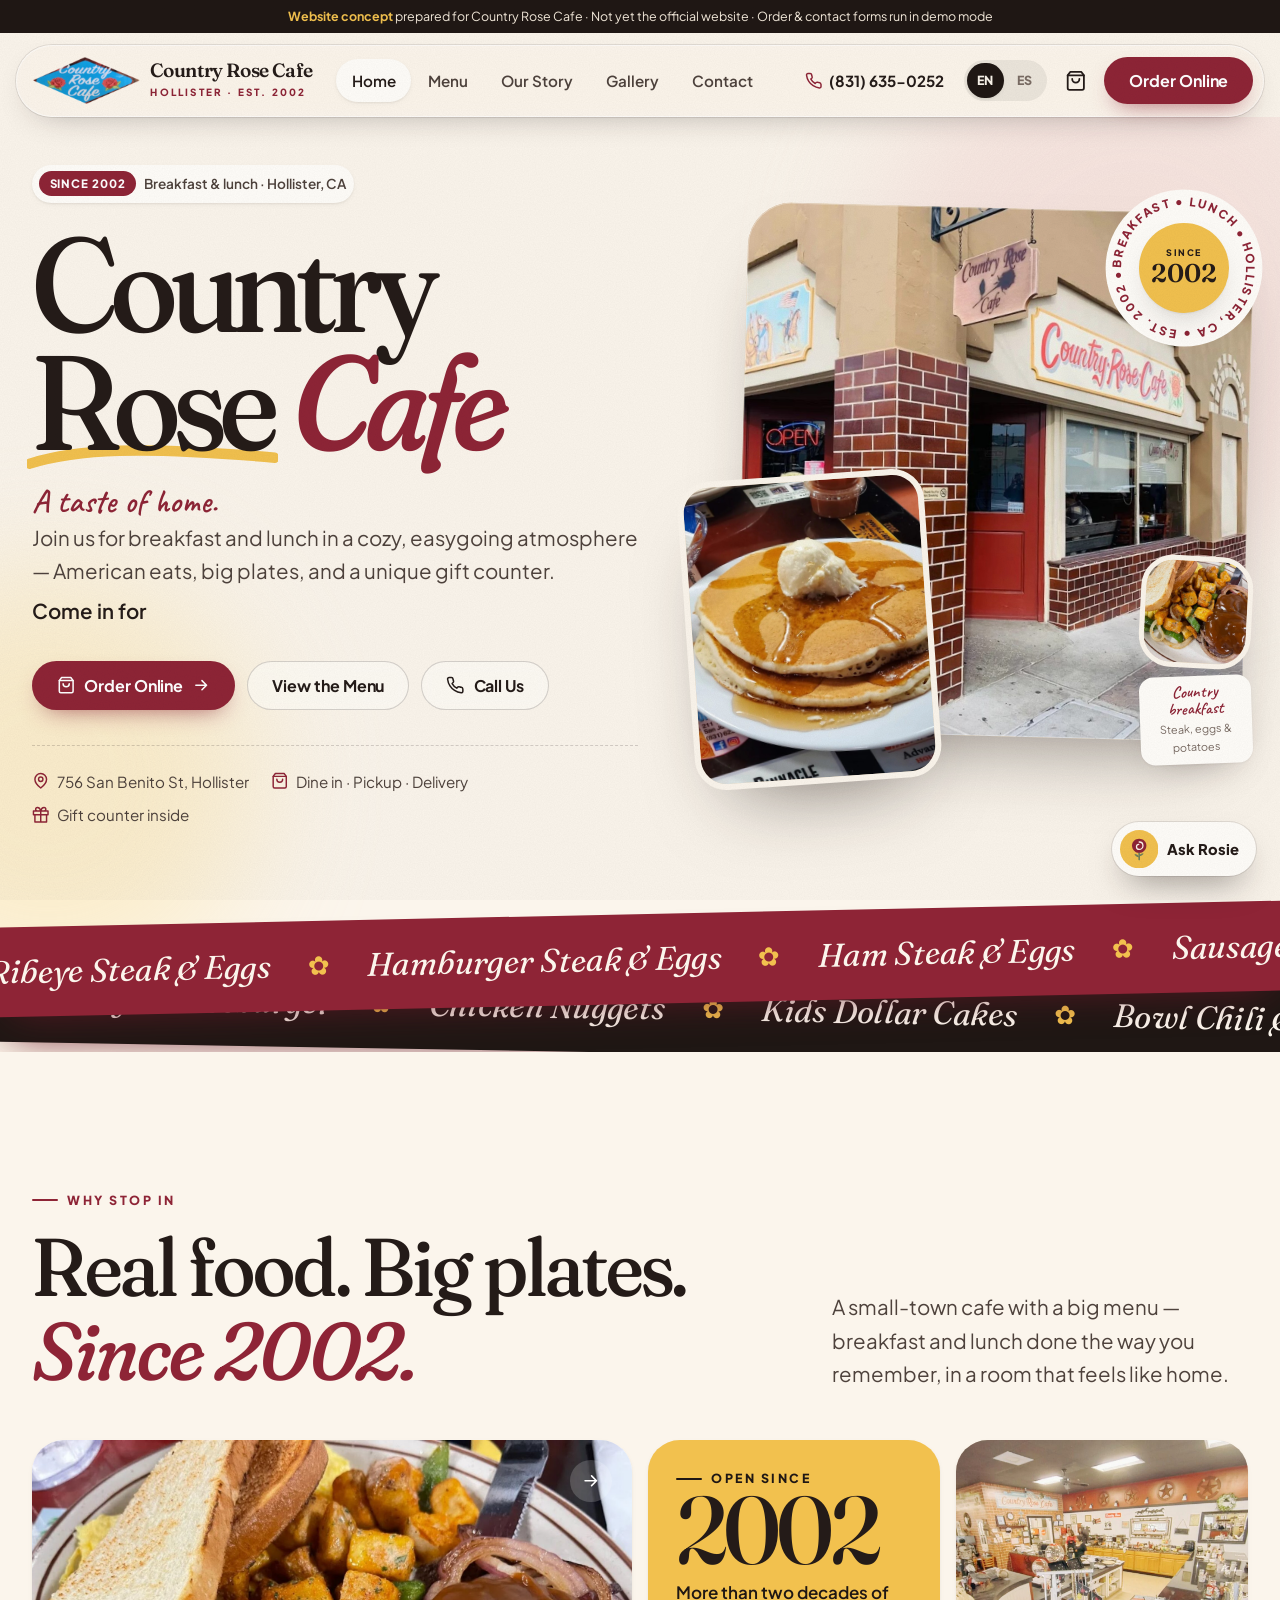
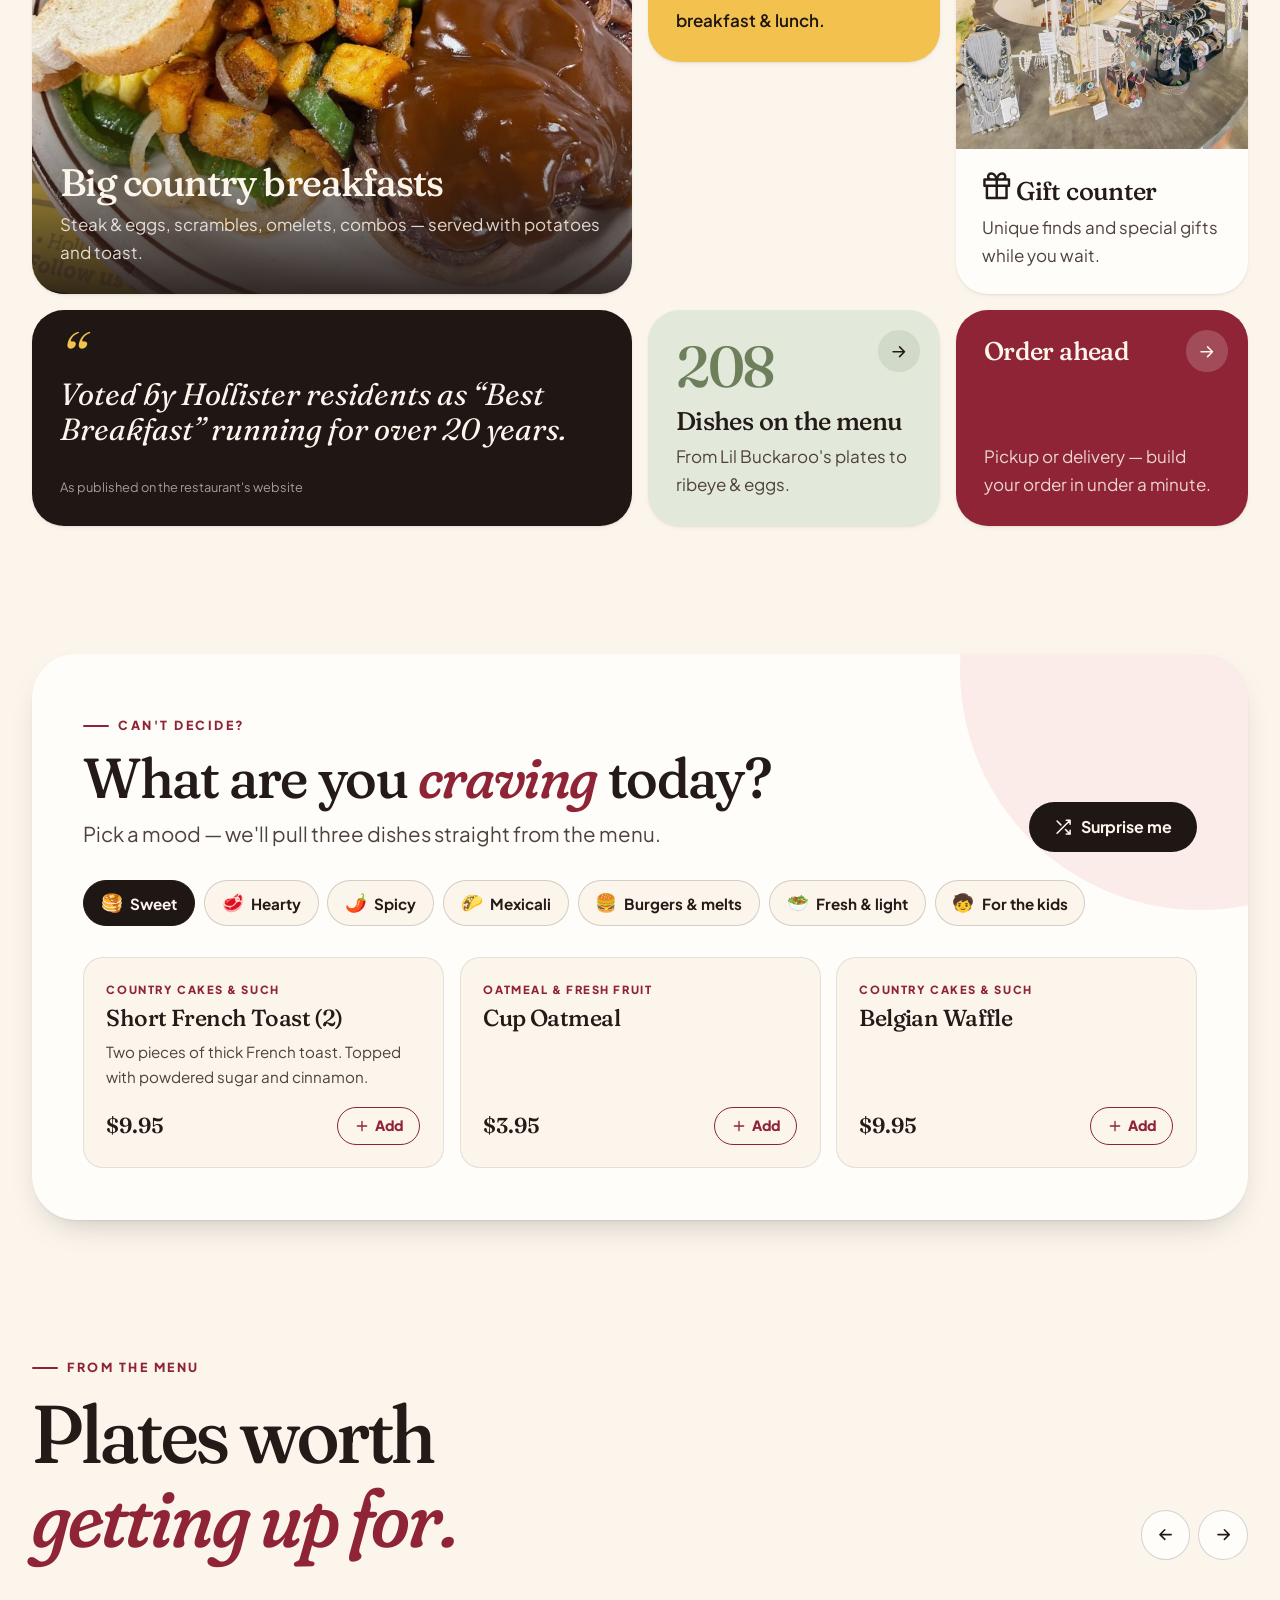
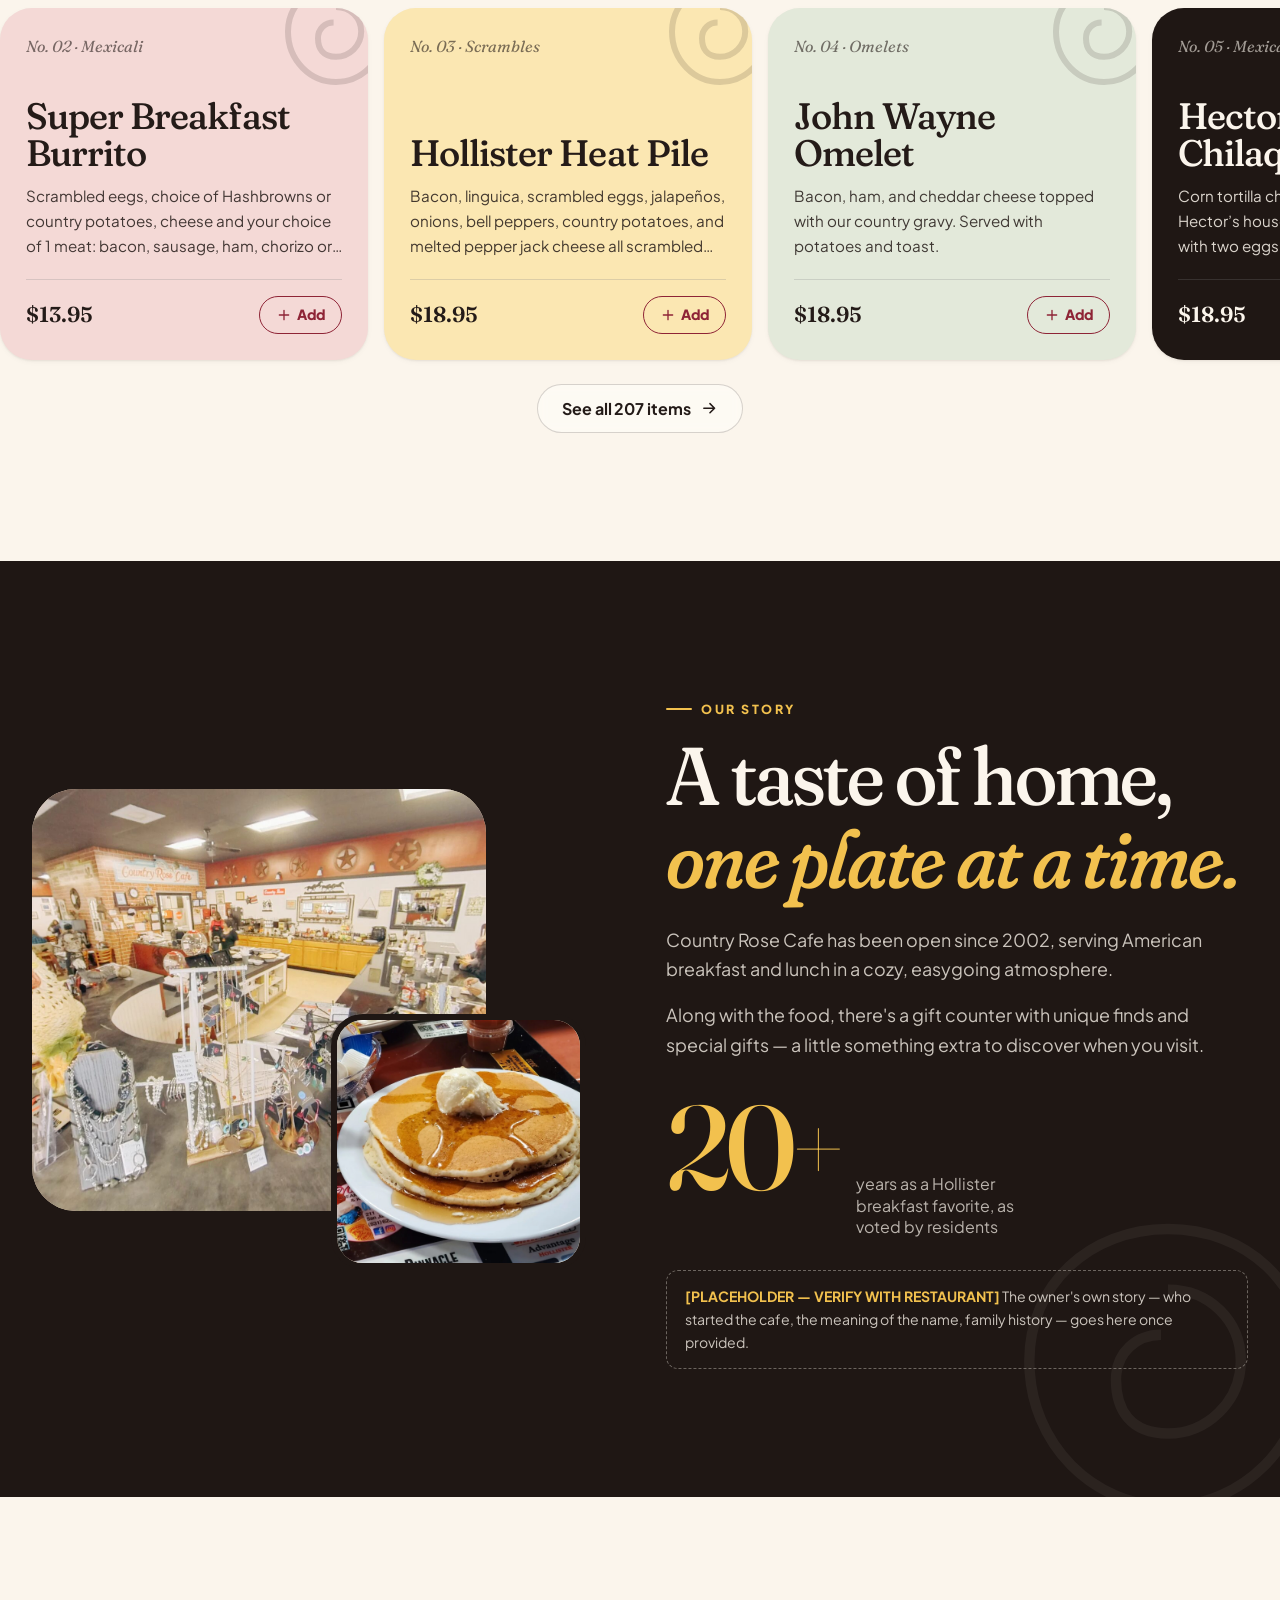
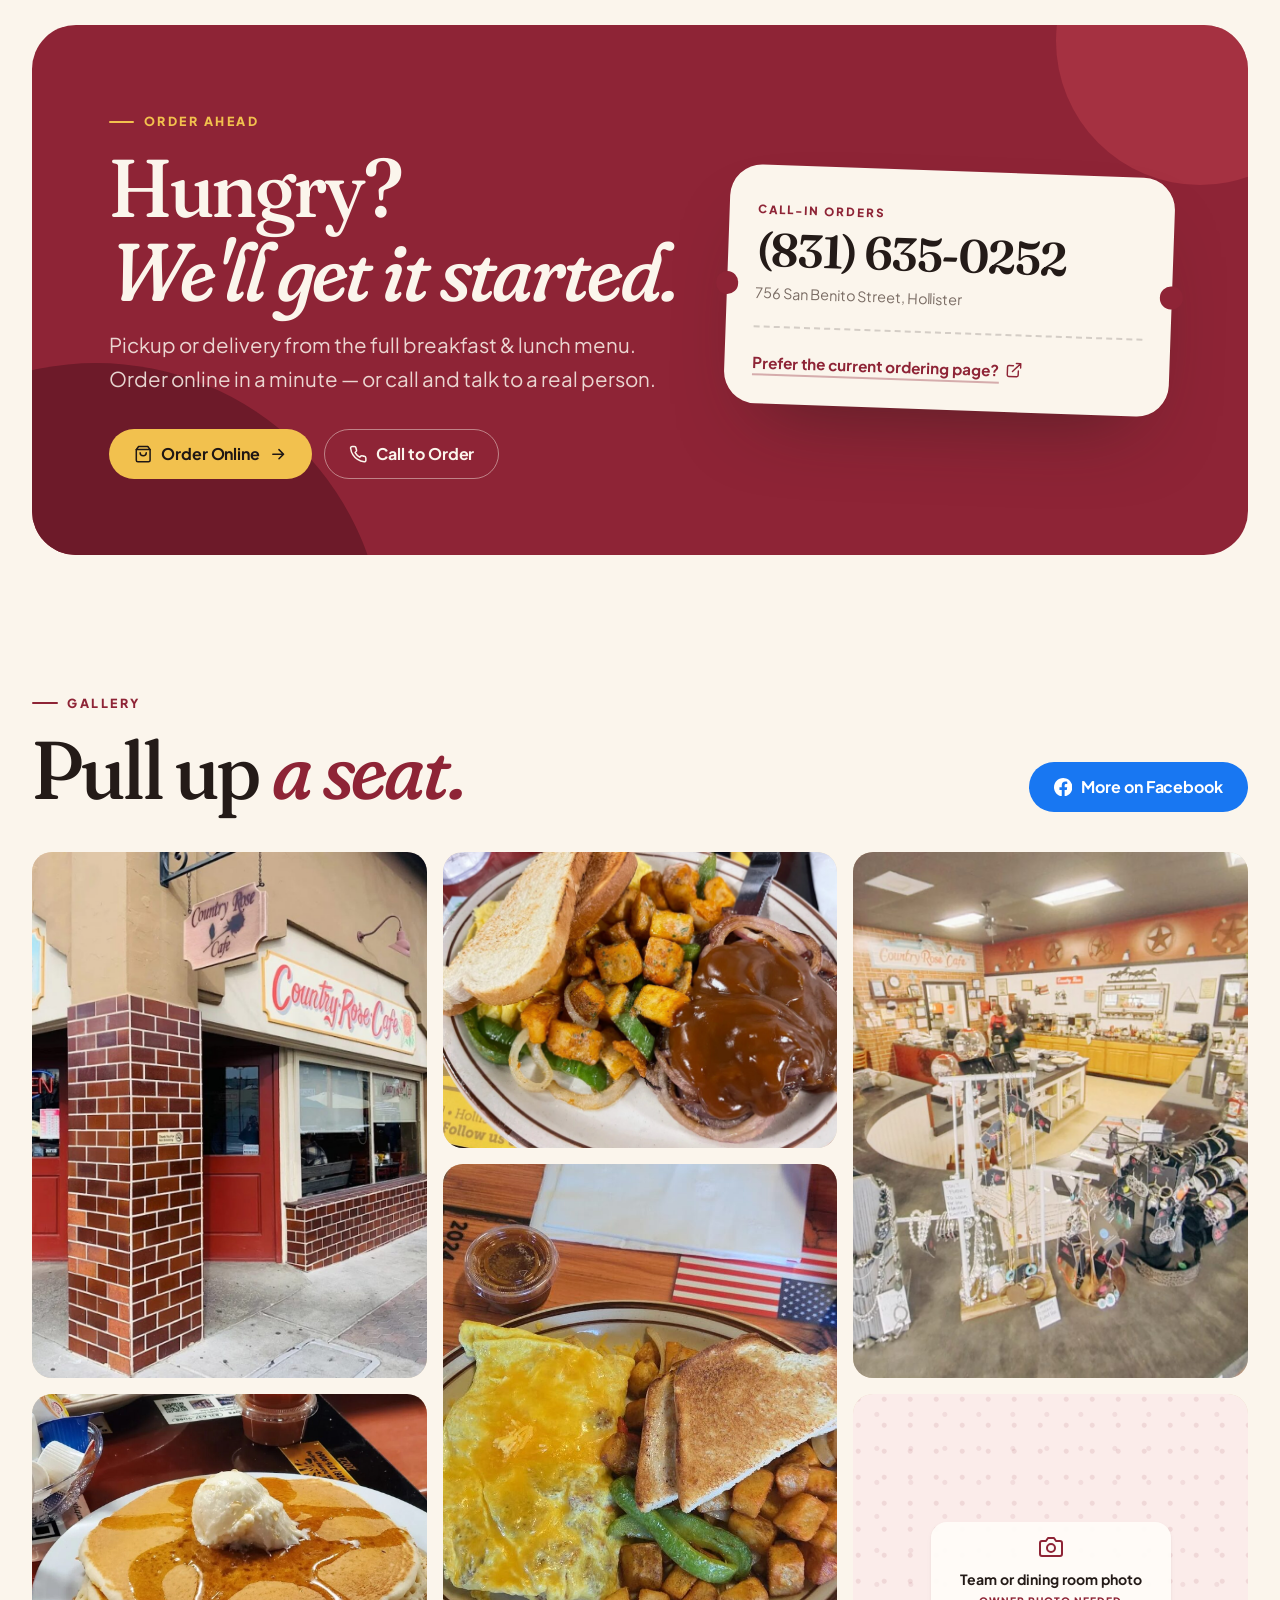
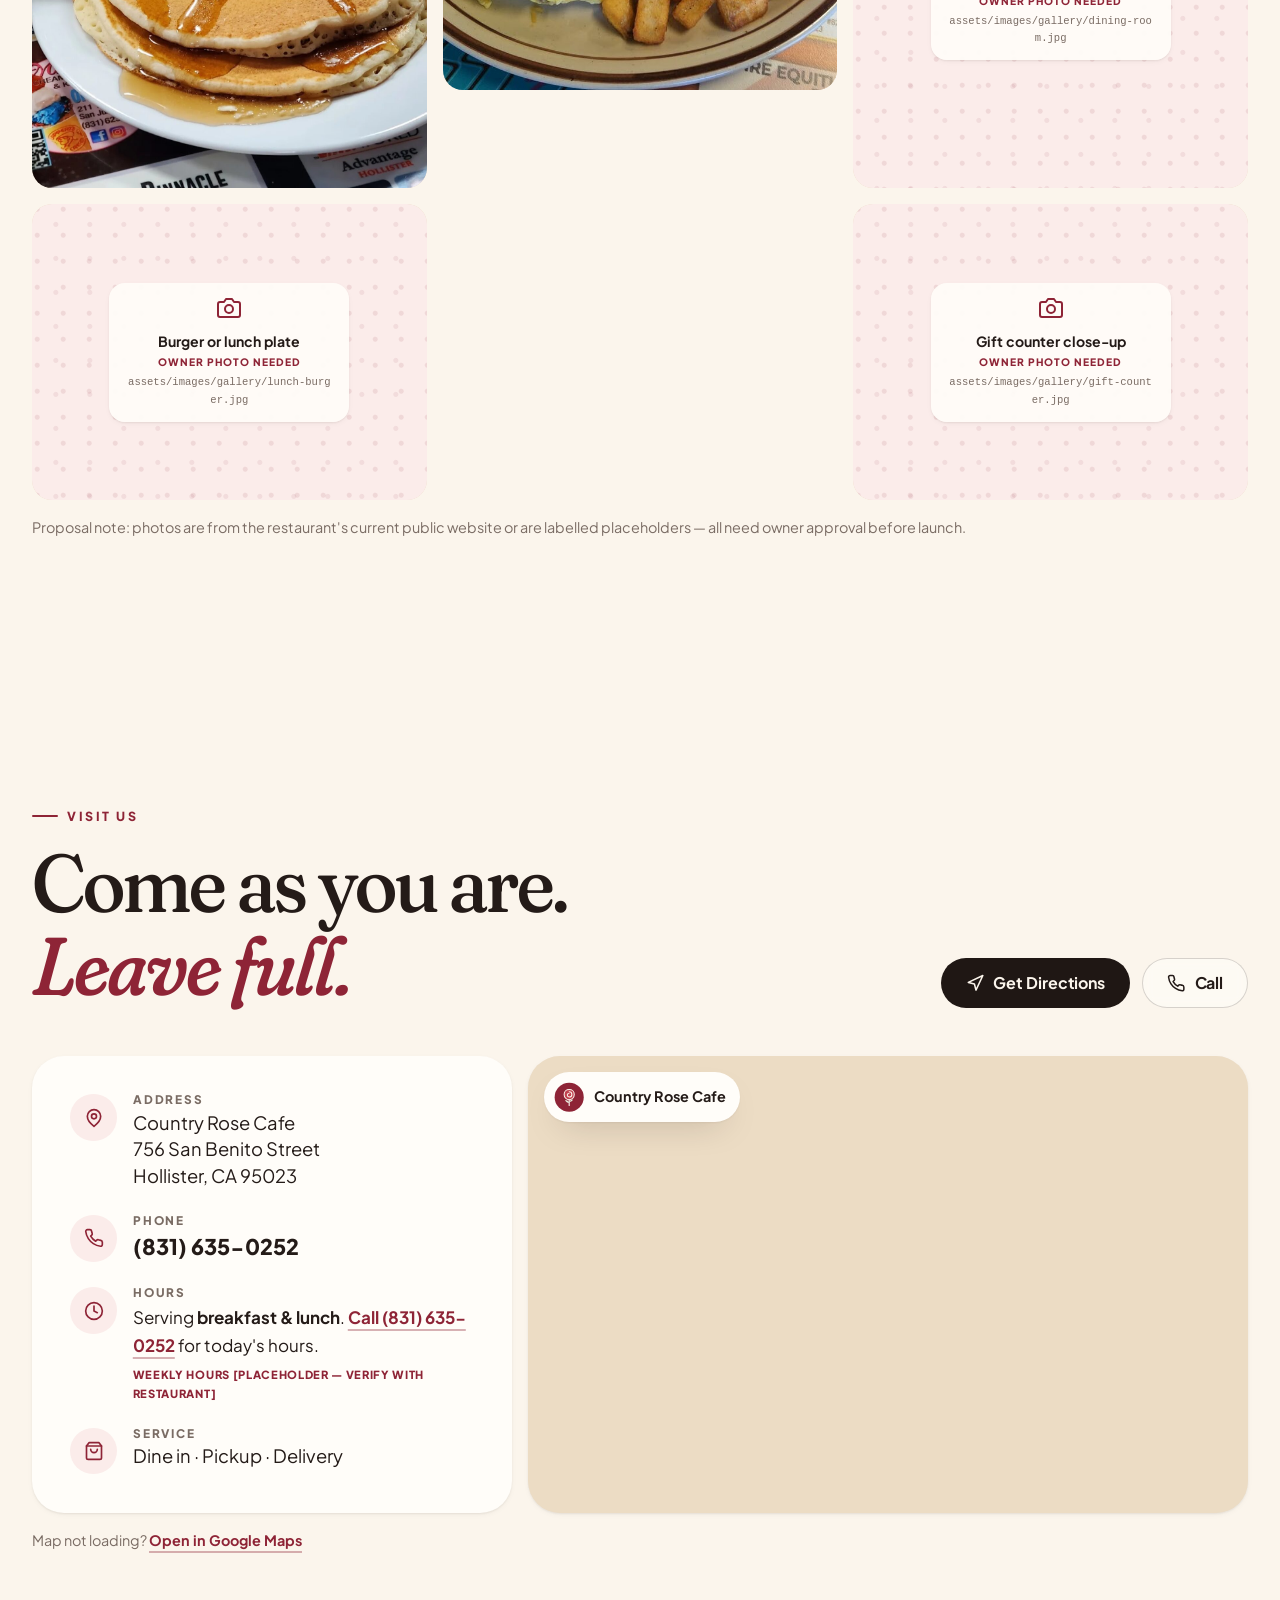
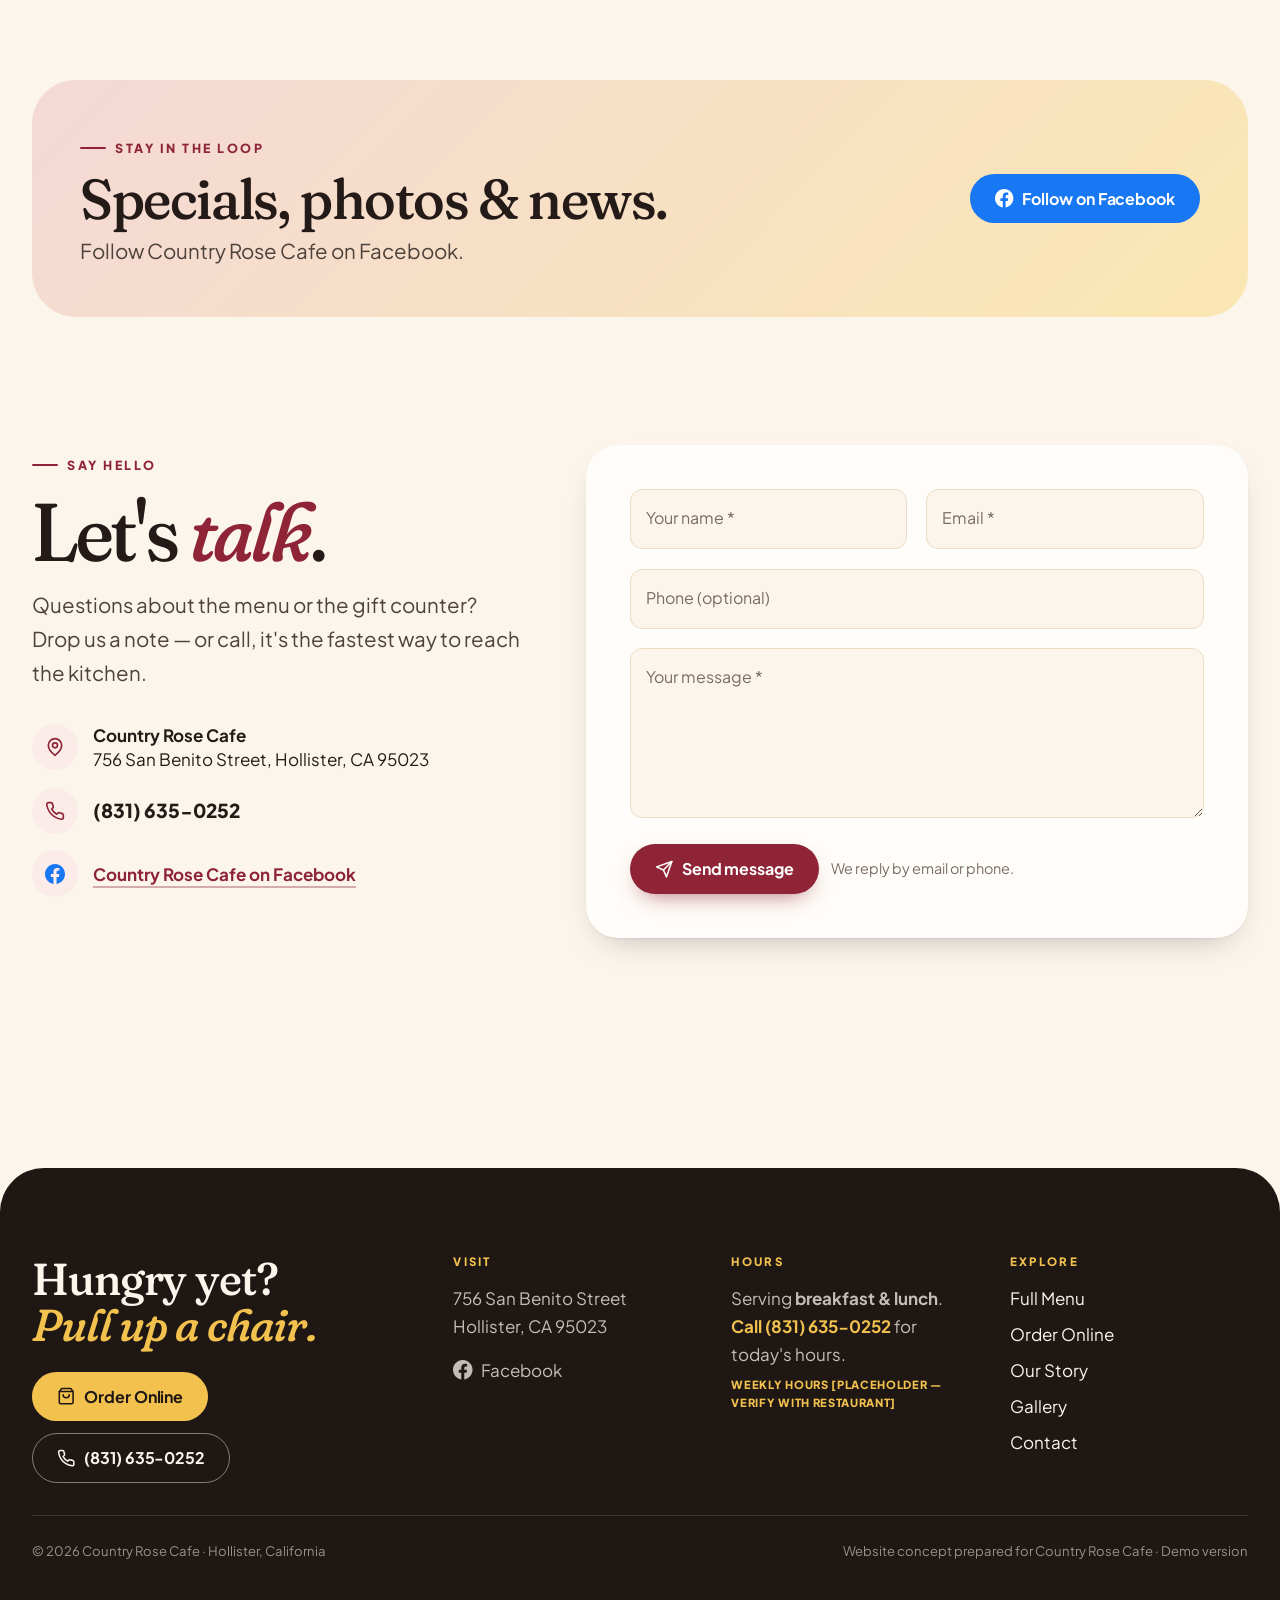
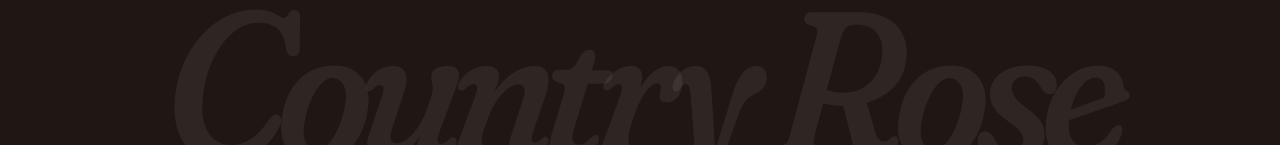
==== commit 437442cf: "Update menu prices, add hero/gallery photos and logo" ====
--- a/index.html
+++ b/index.html
@@ -29,7 +29,7 @@
 <div class="demo-banner demo-only"><b>Website concept</b> prepared for Country Rose Cafe · Not yet the official website · Order &amp; contact forms run in demo mode</div>
 <div class="nav-shell">
   <nav class="nav" aria-label="Main">
-    <a class="brand" href="index.html" aria-label="Country Rose Cafe — home"><svg class="brand-mark" viewBox="0 0 48 48" aria-hidden="true" focusable="false"><circle cx="24" cy="24" r="23" fill="#8e2436"/><path d="M24 12c4.5 0 8 3.2 8 7.6 0 4.9-3.8 8.4-8 8.4s-8-3.5-8-8.4C16 15.2 19.5 12 24 12z" fill="#c2414f" stroke="#fbf5ec" stroke-width="1.6"/><path d="M24 15.5c2.4 0 4.2 1.8 4.2 4.1 0 2.4-2 4.2-4.2 4.2s-3-1.4-3-3.1c0-1.6 1.2-2.6 2.6-2.6" fill="none" stroke="#fbf5ec" stroke-width="1.6" stroke-linecap="round"/><path d="M24 28v9" stroke="#fbf5ec" stroke-width="1.8" stroke-linecap="round"/><path d="M24 33c-3.5 0-6-2-6.5-4.5 3 0 5.6 1.4 6.5 4.5zM24 31.5c3 0 5.5-1.6 6-4-2.8 0-5.2 1.3-6 4z" fill="#e3e9da"/></svg><span><span class="brand-name">Country Rose<span class="cafe-word"> Cafe</span></span><span class="brand-sub">Hollister · Est. 2002</span></span></a>
+    <a class="brand" href="index.html" aria-label="Country Rose Cafe — home"><img class="brand-mark-img" src="assets/images/logo.png" alt="Country Rose Cafe logo"><span><span class="brand-name">Country Rose<span class="cafe-word"> Cafe</span></span><span class="brand-sub">Hollister · Est. 2002</span></span></a>
     <div class="nav-links"><a href="index.html" aria-current="page">Home</a><a href="menu.html">Menu</a><a href="index.html#story">Our Story</a><a href="index.html#gallery">Gallery</a><a href="contact.html">Contact</a></div>
     <div class="nav-actions">
       <a class="nav-phone" href="tel:+18316350252"><svg class="icon" viewBox="0 0 24 24" fill="none" stroke="currentColor" stroke-width="2" stroke-linecap="round" stroke-linejoin="round" aria-hidden="true" focusable="false"><path d="M22 16.9v3a2 2 0 0 1-2.2 2 19.8 19.8 0 0 1-8.6-3.1 19.5 19.5 0 0 1-6-6A19.8 19.8 0 0 1 2.1 4.2 2 2 0 0 1 4.1 2h3a2 2 0 0 1 2 1.7c.1.9.4 1.8.7 2.7a2 2 0 0 1-.5 2.1L8 9.8a16 16 0 0 0 6 6l1.3-1.3a2 2 0 0 1 2.1-.4c.9.3 1.8.6 2.7.7a2 2 0 0 1 1.7 2z"/></svg>(831) 635-0252</a>
@@ -41,7 +41,7 @@
   </nav>
 </div>
 <div id="sheet" class="sheet" hidden role="dialog" aria-modal="true" aria-label="Site menu">
-  <div class="sheet-top"><span class="brand"><svg class="brand-mark" viewBox="0 0 48 48" aria-hidden="true" focusable="false"><circle cx="24" cy="24" r="23" fill="#8e2436"/><path d="M24 12c4.5 0 8 3.2 8 7.6 0 4.9-3.8 8.4-8 8.4s-8-3.5-8-8.4C16 15.2 19.5 12 24 12z" fill="#c2414f" stroke="#fbf5ec" stroke-width="1.6"/><path d="M24 15.5c2.4 0 4.2 1.8 4.2 4.1 0 2.4-2 4.2-4.2 4.2s-3-1.4-3-3.1c0-1.6 1.2-2.6 2.6-2.6" fill="none" stroke="#fbf5ec" stroke-width="1.6" stroke-linecap="round"/><path d="M24 28v9" stroke="#fbf5ec" stroke-width="1.8" stroke-linecap="round"/><path d="M24 33c-3.5 0-6-2-6.5-4.5 3 0 5.6 1.4 6.5 4.5zM24 31.5c3 0 5.5-1.6 6-4-2.8 0-5.2 1.3-6 4z" fill="#e3e9da"/></svg><span class="brand-name" style="color:var(--paper)">Country Rose</span></span><button type="button" class="icon-btn sheet-close" aria-label="Close menu"><svg class="icon" viewBox="0 0 24 24" fill="none" stroke="currentColor" stroke-width="2" stroke-linecap="round" stroke-linejoin="round" aria-hidden="true" focusable="false"><path d="M18 6 6 18M6 6l12 12"/></svg></button></div>
+  <div class="sheet-top"><span class="brand"><img class="brand-mark-img" src="assets/images/logo.png" alt="Country Rose Cafe logo"><span class="brand-name" style="color:var(--paper)">Country Rose</span></span><button type="button" class="icon-btn sheet-close" aria-label="Close menu"><svg class="icon" viewBox="0 0 24 24" fill="none" stroke="currentColor" stroke-width="2" stroke-linecap="round" stroke-linejoin="round" aria-hidden="true" focusable="false"><path d="M18 6 6 18M6 6l12 12"/></svg></button></div>
   <div><nav aria-label="Mobile"><ol><li><a href="index.html" aria-current="page">Home</a></li><li><a href="menu.html">Menu</a></li><li><a href="index.html#story">Our Story</a></li><li><a href="index.html#gallery">Gallery</a></li><li><a href="order.html">Order Online</a></li><li><a href="contact.html">Contact</a></li></ol></nav>
     <div class="sheet-foot"><div class="lang lang-lg" role="group" aria-label="Language / Idioma" data-no-i18n><button type="button" data-set-lang="en" aria-pressed="true">English</button><button type="button" data-set-lang="es" aria-pressed="false">Español</button></div><a class="btn btn-butter" href="tel:+18316350252"><svg class="icon" viewBox="0 0 24 24" fill="none" stroke="currentColor" stroke-width="2" stroke-linecap="round" stroke-linejoin="round" aria-hidden="true" focusable="false"><path d="M22 16.9v3a2 2 0 0 1-2.2 2 19.8 19.8 0 0 1-8.6-3.1 19.5 19.5 0 0 1-6-6A19.8 19.8 0 0 1 2.1 4.2 2 2 0 0 1 4.1 2h3a2 2 0 0 1 2 1.7c.1.9.4 1.8.7 2.7a2 2 0 0 1-.5 2.1L8 9.8a16 16 0 0 0 6 6l1.3-1.3a2 2 0 0 1 2.1-.4c.9.3 1.8.6 2.7.7a2 2 0 0 1 1.7 2z"/></svg> Call (831) 635-0252</a><a class="btn btn-ghost-light" href="https://www.google.com/maps/dir/?api=1&amp;destination=Country+Rose+Cafe%2C+756+San+Benito+Street%2C+Hollister%2C+CA+95023" target="_blank" rel="noopener noreferrer"><svg class="icon" viewBox="0 0 24 24" fill="none" stroke="currentColor" stroke-width="2" stroke-linecap="round" stroke-linejoin="round" aria-hidden="true" focusable="false"><path d="m3 11 19-9-9 19-2-8-8-2z"/></svg> Get Directions<span class="sr-only"> (opens in a new tab)</span></a><p>756 San Benito Street · Hollister, CA</p></div>
   </div>
@@ -68,9 +68,9 @@
     </div>
     <div class="collage reveal" style="--d:.1s">
       <div class="spin-badge" aria-hidden="true"><svg class="ring" viewBox="0 0 200 200"><defs><path id="circ" d="M100,100 m-78,0 a78,78 0 1,1 156,0 a78,78 0 1,1 -156,0"/></defs><circle cx="100" cy="100" r="98" fill="#fffdf9"/><text font-family="Plus Jakarta Sans, sans-serif" font-size="14.5" font-weight="800" fill="#8e2436"><textPath href="#circ" textLength="486" lengthAdjust="spacing">BREAKFAST • LUNCH • HOLLISTER, CA • EST. 2002 • </textPath></text></svg><div class="core"><div><small>Since</small><b>2002</b></div></div></div>
-      <div class="main ph"><img class="photo" src="https://d1w7312wesee68.cloudfront.net/restaurantImages/293e1b9b-fd53-4a47-a7d4-27c6b87f9032/20220129.jpg" alt="Exterior of Country Rose Cafe with its open sign" fetchpriority="high" decoding="async" data-label="Hero photo — cafe exterior" data-path="assets/images/hero.jpg"></div>
-      <div class="inset ph"><img class="photo" src="https://d1w7312wesee68.cloudfront.net/restaurantImages/293e1b9b-fd53-4a47-a7d4-27c6b87f9032/20231112.jpg" alt="Buttermilk pancakes with butter and syrup" loading="lazy" decoding="async" data-label="Breakfast photo" data-path="assets/images/breakfast.jpg"></div>
-      <div class="note"><span class="script">Buttermilk pancakes</span><small>Big Country Cakes · three stacked</small></div>
+      <div class="main ph"><img class="photo" src="assets/images/hero.jpg" alt="Exterior of Country Rose Cafe with its open sign" fetchpriority="high" decoding="async" data-label="Hero photo — cafe exterior" data-path="assets/images/hero.jpg"></div>
+      <div class="inset ph"><img class="photo" src="assets/images/breakfast.jpg" alt="Buttermilk pancakes with butter and syrup" loading="lazy" decoding="async" data-label="Breakfast photo" data-path="assets/images/breakfast.jpg"></div>
+      <div class="note-photo"><div class="ph note-ph"><img class="photo" src="assets/images/country-breakfast.jpg" alt="Hearty country breakfast plate with steak, eggs, hash browns and toast" loading="lazy" decoding="async" data-label="Country breakfast photo" data-path="assets/images/country-breakfast.jpg"></div><div class="note-cap"><span class="script">Country breakfast</span><small>Steak, eggs &amp; potatoes</small></div></div>
     </div>
   </div>
   <div class="marquee" aria-hidden="true"><div class="marquee-track" data-marquee></div></div>
@@ -82,9 +82,9 @@
     <div class="head-row reveal"><div><span class="kicker">Why stop in</span><h2 id="why-title" class="display-lg">Real food. Big plates.<br><span class="italic rose">Since 2002.</span></h2></div>
       <p class="lede" style="max-width:26rem">A small-town cafe with a big menu — breakfast and lunch done the way you remember, in a room that feels like home.</p></div>
     <div class="bento">
-      <a class="cell b-photo ph zoom reveal" href="menu.html"><img class="photo" src="https://d1w7312wesee68.cloudfront.net/restaurantImages/293e1b9b-fd53-4a47-a7d4-27c6b87f9032/20240124.jpg" alt="Hearty country breakfast platter with eggs, potatoes and toast" loading="lazy" decoding="async" data-label="Country breakfast photo" data-path="assets/images/country-breakfast.jpg"><div class="cap"><h3>Big country breakfasts</h3><p>Steak &amp; eggs, scrambles, omelets, combos — served with potatoes and toast.</p></div><span class="corner" style="color:#fff"><svg class="icon arrow" viewBox="0 0 24 24" fill="none" stroke="currentColor" stroke-width="2" stroke-linecap="round" stroke-linejoin="round" aria-hidden="true" focusable="false"><path d="M5 12h14M13 6l6 6-6 6"/></svg></span></a>
+      <a class="cell b-photo ph zoom reveal" href="menu.html"><img class="photo" src="assets/images/country-breakfast.jpg" alt="Hearty country breakfast platter with eggs, potatoes and toast" loading="lazy" decoding="async" data-label="Country breakfast photo" data-path="assets/images/country-breakfast.jpg"><div class="cap"><h3>Big country breakfasts</h3><p>Steak &amp; eggs, scrambles, omelets, combos — served with potatoes and toast.</p></div><span class="corner" style="color:#fff"><svg class="icon arrow" viewBox="0 0 24 24" fill="none" stroke="currentColor" stroke-width="2" stroke-linecap="round" stroke-linejoin="round" aria-hidden="true" focusable="false"><path d="M5 12h14M13 6l6 6-6 6"/></svg></span></a>
       <div class="cell b-stat reveal" style="--d:.05s"><span class="kicker" style="color:var(--espresso)">Open since</span><span class="num">2002</span><p>More than two decades of breakfast &amp; lunch.</p></div>
-      <div class="cell b-gift reveal" style="--d:.1s"><div class="ph zoom"><img class="photo" src="https://d1w7312wesee68.cloudfront.net/restaurantImages/293e1b9b-fd53-4a47-a7d4-27c6b87f9032/Screenshot20250121at11904PM.png" alt="Inside Country Rose Cafe — dining room and gift counter with jewelry displays" loading="lazy" decoding="async" data-label="Interior / gift counter photo" data-path="assets/images/restaurant.jpg"></div><div class="txt"><h3><svg class="icon" viewBox="0 0 24 24" fill="none" stroke="currentColor" stroke-width="2" stroke-linecap="round" stroke-linejoin="round" aria-hidden="true" focusable="false"><path d="M20 12v10H4V12M2 7h20v5H2zM12 22V7M12 7H7.5a2.5 2.5 0 0 1 0-5C11 2 12 7 12 7zM12 7h4.5a2.5 2.5 0 0 0 0-5C13 2 12 7 12 7z"/></svg> Gift counter</h3><p>Unique finds and special gifts while you wait.</p></div></div>
+      <div class="cell b-gift reveal" style="--d:.1s"><div class="ph zoom"><img class="photo" src="assets/images/restaurant.jpg" alt="Inside Country Rose Cafe — dining room and gift counter with jewelry displays" loading="lazy" decoding="async" data-label="Interior / gift counter photo" data-path="assets/images/restaurant.jpg"></div><div class="txt"><h3><svg class="icon" viewBox="0 0 24 24" fill="none" stroke="currentColor" stroke-width="2" stroke-linecap="round" stroke-linejoin="round" aria-hidden="true" focusable="false"><path d="M20 12v10H4V12M2 7h20v5H2zM12 22V7M12 7H7.5a2.5 2.5 0 0 1 0-5C11 2 12 7 12 7zM12 7h4.5a2.5 2.5 0 0 0 0-5C13 2 12 7 12 7z"/></svg> Gift counter</h3><p>Unique finds and special gifts while you wait.</p></div></div>
       <div class="cell b-quote reveal" style="--d:.1s"><blockquote>Voted by Hollister residents as “Best Breakfast” running for over 20 years.</blockquote><small>As published on the restaurant&#39;s website</small></div>
       <a class="cell b-menu reveal" href="menu.html" style="--d:.15s;text-decoration:none"><span class="num" data-count-items>207</span><div><h3>Dishes on the menu</h3><p>From Lil Buckaroo&#39;s plates to ribeye &amp; eggs.</p></div><span class="corner" style="background:rgb(110 127 92 / .15)"><svg class="icon arrow" viewBox="0 0 24 24" fill="none" stroke="currentColor" stroke-width="2" stroke-linecap="round" stroke-linejoin="round" aria-hidden="true" focusable="false"><path d="M5 12h14M13 6l6 6-6 6"/></svg></span></a>
       <a class="cell b-order reveal" href="order.html" style="--d:.2s;text-decoration:none"><h3>Order ahead</h3><p>Pickup or delivery — build your order in under a minute.</p><span class="corner"><svg class="icon arrow" viewBox="0 0 24 24" fill="none" stroke="currentColor" stroke-width="2" stroke-linecap="round" stroke-linejoin="round" aria-hidden="true" focusable="false"><path d="M5 12h14M13 6l6 6-6 6"/></svg></span></a>
@@ -118,7 +118,7 @@
 <section id="story" class="dark section" aria-labelledby="story-title">
   <svg class="rose-watermark" viewBox="0 0 48 48" aria-hidden="true"><path d="M24 6c9 0 16 6.4 16 15.2C40 31 32.4 38 24 38S8 31 8 21.2C8 12.4 15 6 24 6z" fill="none" stroke="#fbf5ec" stroke-width="1.2"/><path d="M24 13c4.8 0 8.4 3.6 8.4 8.2 0 4.8-4 8.4-8.4 8.4s-6-2.8-6-6.2c0-3.2 2.4-5.2 5.2-5.2" fill="none" stroke="#fbf5ec" stroke-width="1.2"/></svg>
   <div class="wrap story-grid">
-    <div class="story-photos reveal"><div class="a ph"><img class="photo" src="https://d1w7312wesee68.cloudfront.net/restaurantImages/293e1b9b-fd53-4a47-a7d4-27c6b87f9032/Screenshot20250121at11904PM.png" alt="Inside Country Rose Cafe — dining room and gift counter with jewelry displays" loading="lazy" decoding="async" data-label="Interior / gift counter photo" data-path="assets/images/restaurant.jpg"></div><div class="b ph"><img class="photo" src="https://d1w7312wesee68.cloudfront.net/restaurantImages/293e1b9b-fd53-4a47-a7d4-27c6b87f9032/20231112.jpg" alt="Buttermilk pancakes with butter and syrup" loading="lazy" decoding="async" data-label="Breakfast photo" data-path="assets/images/breakfast.jpg"></div></div>
+    <div class="story-photos reveal"><div class="a ph"><img class="photo" src="assets/images/restaurant.jpg" alt="Inside Country Rose Cafe — dining room and gift counter with jewelry displays" loading="lazy" decoding="async" data-label="Interior / gift counter photo" data-path="assets/images/restaurant.jpg"></div><div class="b ph"><img class="photo" src="assets/images/breakfast.jpg" alt="Buttermilk pancakes with butter and syrup" loading="lazy" decoding="async" data-label="Breakfast photo" data-path="assets/images/breakfast.jpg"></div></div>
     <div class="story-copy reveal" style="--d:.1s">
       <span class="kicker light">Our story</span>
       <h2 id="story-title" class="display-lg" style="margin-top:.9rem">A taste of home, <span class="italic" style="color:var(--butter)">one plate at a time.</span></h2>
@@ -145,12 +145,12 @@
     <div class="head-row reveal"><div><span class="kicker">Gallery</span><h2 id="gallery-title" class="display-lg">Pull up <span class="italic rose">a seat.</span></h2></div>
       <a class="btn btn-fb" href="https://www.facebook.com/profile.php?id=100068233964007" target="_blank" rel="noopener noreferrer"><svg class="icon" viewBox="0 0 24 24" fill="currentColor" aria-hidden="true" focusable="false"><path d="M24 12.07C24 5.4 18.63 0 12 0S0 5.4 0 12.07C0 18.1 4.39 23.1 10.13 24v-8.44H7.08v-3.49h3.05V9.41c0-3.02 1.79-4.69 4.53-4.69 1.31 0 2.68.24 2.68.24v2.97h-1.51c-1.49 0-1.96.93-1.96 1.89v2.25h3.33l-.53 3.49h-2.8V24C19.61 23.1 24 18.1 24 12.07z"/></svg> More on Facebook<span class="sr-only"> (opens in a new tab)</span></a></div>
     <ul class="gallery">
-      <li class="reveal"><button type="button" class="g-item tall" aria-label="View photo: cafe exterior"><img class="photo" src="https://d1w7312wesee68.cloudfront.net/restaurantImages/293e1b9b-fd53-4a47-a7d4-27c6b87f9032/20220129.jpg" alt="Exterior of Country Rose Cafe with its open sign" loading="lazy" decoding="async" data-label="Hero photo — cafe exterior" data-path="assets/images/hero.jpg"><span class="label">The cafe</span></button></li>
-      <li class="reveal"><button type="button" class="g-item sq" aria-label="View photo: pancakes"><img class="photo" src="https://d1w7312wesee68.cloudfront.net/restaurantImages/293e1b9b-fd53-4a47-a7d4-27c6b87f9032/20231112.jpg" alt="Buttermilk pancakes with butter and syrup" loading="lazy" decoding="async" data-label="Breakfast photo" data-path="assets/images/breakfast.jpg"><span class="label">Buttermilk pancakes</span></button></li>
+      <li class="reveal"><button type="button" class="g-item tall" aria-label="View photo: cafe exterior"><img class="photo" src="assets/images/hero.jpg" alt="Exterior of Country Rose Cafe with its open sign" loading="lazy" decoding="async" data-label="Hero photo — cafe exterior" data-path="assets/images/hero.jpg"><span class="label">The cafe</span></button></li>
+      <li class="reveal"><button type="button" class="g-item sq" aria-label="View photo: pancakes"><img class="photo" src="assets/images/breakfast.jpg" alt="Buttermilk pancakes with butter and syrup" loading="lazy" decoding="async" data-label="Breakfast photo" data-path="assets/images/breakfast.jpg"><span class="label">Buttermilk pancakes</span></button></li>
       <li class="reveal"><div class="g-item wide is-ph"><div class="placeholder" role="img" aria-label="Photo placeholder: Burger or lunch plate"><div class="placeholder-card"><svg class="icon" viewBox="0 0 24 24" fill="none" stroke="currentColor" stroke-width="2" stroke-linecap="round" stroke-linejoin="round" aria-hidden="true" focusable="false"><path d="M23 19a2 2 0 0 1-2 2H3a2 2 0 0 1-2-2V8a2 2 0 0 1 2-2h4l2-3h6l2 3h4a2 2 0 0 1 2 2z"/><circle cx="12" cy="13" r="4"/></svg><strong>Burger or lunch plate</strong><span>Owner photo needed</span><code>assets/images/gallery/lunch-burger.jpg</code></div></div></div></li>
-      <li class="reveal"><button type="button" class="g-item wide" aria-label="View photo: country breakfast"><img class="photo" src="https://d1w7312wesee68.cloudfront.net/restaurantImages/293e1b9b-fd53-4a47-a7d4-27c6b87f9032/20240124.jpg" alt="Hearty country breakfast platter with eggs, potatoes and toast" loading="lazy" decoding="async" data-label="Country breakfast photo" data-path="assets/images/country-breakfast.jpg"><span class="label">Country breakfast</span></button></li>
-      <li class="reveal"><div class="g-item tall is-ph"><div class="placeholder" role="img" aria-label="Photo placeholder: Omelet or Mexicali plate"><div class="placeholder-card"><svg class="icon" viewBox="0 0 24 24" fill="none" stroke="currentColor" stroke-width="2" stroke-linecap="round" stroke-linejoin="round" aria-hidden="true" focusable="false"><path d="M23 19a2 2 0 0 1-2 2H3a2 2 0 0 1-2-2V8a2 2 0 0 1 2-2h4l2-3h6l2 3h4a2 2 0 0 1 2 2z"/><circle cx="12" cy="13" r="4"/></svg><strong>Omelet or Mexicali plate</strong><span>Owner photo needed</span><code>assets/images/gallery/omelet.jpg</code></div></div></div></li>
-      <li class="reveal"><button type="button" class="g-item tall" aria-label="View photo: dining room and gift counter"><img class="photo" src="https://d1w7312wesee68.cloudfront.net/restaurantImages/293e1b9b-fd53-4a47-a7d4-27c6b87f9032/Screenshot20250121at11904PM.png" alt="Inside Country Rose Cafe — dining room and gift counter with jewelry displays" loading="lazy" decoding="async" data-label="Interior / gift counter photo" data-path="assets/images/restaurant.jpg"><span class="label">Dining room &amp; gifts</span></button></li>
+      <li class="reveal"><button type="button" class="g-item wide" aria-label="View photo: country breakfast"><img class="photo" src="assets/images/country-breakfast.jpg" alt="Hearty country breakfast platter with eggs, potatoes and toast" loading="lazy" decoding="async" data-label="Country breakfast photo" data-path="assets/images/country-breakfast.jpg"><span class="label">Country breakfast</span></button></li>
+      <li class="reveal"><button type="button" class="g-item tall" aria-label="View photo: omelet plate"><img class="photo" src="assets/images/gallery/omelet.jpg" alt="Omelet plate served with potatoes and toast" loading="lazy" decoding="async" data-label="Omelet photo" data-path="assets/images/gallery/omelet.jpg"><span class="label">Fresh off the grill</span></button></li>
+      <li class="reveal"><button type="button" class="g-item tall" aria-label="View photo: dining room and gift counter"><img class="photo" src="assets/images/restaurant.jpg" alt="Inside Country Rose Cafe — dining room and gift counter with jewelry displays" loading="lazy" decoding="async" data-label="Interior / gift counter photo" data-path="assets/images/restaurant.jpg"><span class="label">Dining room &amp; gifts</span></button></li>
       <li class="reveal"><div class="g-item sq is-ph"><div class="placeholder" role="img" aria-label="Photo placeholder: Team or dining room photo"><div class="placeholder-card"><svg class="icon" viewBox="0 0 24 24" fill="none" stroke="currentColor" stroke-width="2" stroke-linecap="round" stroke-linejoin="round" aria-hidden="true" focusable="false"><path d="M23 19a2 2 0 0 1-2 2H3a2 2 0 0 1-2-2V8a2 2 0 0 1 2-2h4l2-3h6l2 3h4a2 2 0 0 1 2 2z"/><circle cx="12" cy="13" r="4"/></svg><strong>Team or dining room photo</strong><span>Owner photo needed</span><code>assets/images/gallery/dining-room.jpg</code></div></div></div></li>
       <li class="reveal"><div class="g-item wide is-ph"><div class="placeholder" role="img" aria-label="Photo placeholder: Gift counter close-up"><div class="placeholder-card"><svg class="icon" viewBox="0 0 24 24" fill="none" stroke="currentColor" stroke-width="2" stroke-linecap="round" stroke-linejoin="round" aria-hidden="true" focusable="false"><path d="M23 19a2 2 0 0 1-2 2H3a2 2 0 0 1-2-2V8a2 2 0 0 1 2-2h4l2-3h6l2 3h4a2 2 0 0 1 2 2z"/><circle cx="12" cy="13" r="4"/></svg><strong>Gift counter close-up</strong><span>Owner photo needed</span><code>assets/images/gallery/gift-counter.jpg</code></div></div></div></li>
     </ul>
--- a/assets/css/styles.css
+++ b/assets/css/styles.css
@@ -139,7 +139,9 @@
 .nav-shell.scrolled .nav { background: rgb(251 245 236 / .92); box-shadow: 0 0 0 1px var(--line), 0 18px 40px -22px rgb(36 27 24 / .6); }
 .brand { display: flex; align-items: center; gap: .65rem; text-decoration: none; min-width: 0; }
 .brand-mark { width: 2.6rem; height: 2.6rem; flex-shrink: 0; transition: transform .6s var(--ease); }
+.brand-mark-img { height: 2.9rem; width: auto; flex-shrink: 0; object-fit: contain; transition: transform .6s var(--ease); }
 .brand:hover .brand-mark { transform: rotate(-12deg) scale(1.05); }
+.brand:hover .brand-mark-img { transform: scale(1.06); }
 .brand-name { display: block; font-family: var(--display); font-size: 1.2rem; font-weight: 600; line-height: 1; letter-spacing: -.02em; white-space: nowrap; }
 .brand-sub { display: block; margin-top: .22rem; font-size: .62rem; font-weight: 800; letter-spacing: .22em; text-transform: uppercase; color: var(--rose); white-space: nowrap; }
 .nav-links { display: none; gap: .15rem; }
@@ -175,6 +177,7 @@
   .nav { padding: 0 .35rem 0 .7rem; gap: .4rem; }
   .brand { gap: .5rem; }
   .brand-mark { width: 2.25rem; height: 2.25rem; }
+  .brand-mark-img { height: 2.4rem; }
   .brand-name { font-size: 1.08rem; }
   .brand-sub { font-size: .56rem; letter-spacing: .16em; }
   .nav-actions { gap: .15rem; }
@@ -257,9 +260,11 @@
 .collage .main { position: absolute; inset: 0 0 3rem 3.5rem; border-radius: var(--r-xl); box-shadow: var(--shadow-lg); transform: rotate(1.5deg); }
 .collage .main::after { content: ""; position: absolute; inset: 0; border-radius: inherit; box-shadow: inset 0 0 0 1px rgb(255 255 255 / .35); pointer-events: none; }
 .collage .inset { position: absolute; left: 0; bottom: 0; width: 44%; aspect-ratio: 4/5; border-radius: var(--r-lg); border: 6px solid var(--paper); box-shadow: var(--shadow-lg); transform: rotate(-4deg); }
-.collage .note { position: absolute; right: -.25rem; bottom: 1.25rem; transform: rotate(-3deg); padding: .8rem 1.1rem; border-radius: 1rem; background: var(--white); box-shadow: var(--shadow); max-width: 13rem; }
-.collage .note .script { display: block; font-size: 1.65rem; line-height: 1; color: var(--rose); }
-.collage .note small { display: block; margin-top: .25rem; font-size: .78rem; color: var(--ink-3); }
+.collage .note-photo { position: absolute; right: -.25rem; bottom: 1.25rem; width: 7rem; }
+.collage .note-photo .note-ph { aspect-ratio: 1/1; border-radius: var(--r-lg); border: 5px solid var(--paper); box-shadow: var(--shadow-lg); transform: rotate(3deg); }
+.collage .note-photo .note-cap { margin-top: .5rem; transform: rotate(-2deg); padding: .5rem .7rem; border-radius: .9rem; background: var(--white); box-shadow: var(--shadow); text-align: center; }
+.collage .note-photo .note-cap .script { display: block; font-size: 1.05rem; line-height: 1; color: var(--rose); }
+.collage .note-photo .note-cap small { display: block; margin-top: .15rem; font-size: .68rem; color: var(--ink-3); }
 .spin-badge { position: absolute; right: -1rem; top: -1.25rem; width: 8.5rem; height: 8.5rem; z-index: 2; }
 @media (min-width: 640px) { .spin-badge { width: 10rem; height: 10rem; } }
 .spin-badge .ring { position: absolute; inset: 0; animation: spin 22s linear infinite; }
@@ -267,7 +272,7 @@
 .spin-badge .core b { font-family: var(--display); font-size: 1.6rem; line-height: 1; font-weight: 600; }
 .spin-badge .core small { display: block; font-size: .56rem; font-weight: 800; letter-spacing: .18em; text-transform: uppercase; }
 @keyframes spin { to { transform: rotate(360deg); } }
-@media (max-width: 639px) { .collage .note { display: none; } .collage .main { left: 1.5rem; } }
+@media (max-width: 639px) { .collage .note-photo { display: none; } .collage .main { left: 1.5rem; } }
 
 /* ---------- marquee ---------- */
 .marquee { position: relative; margin-top: clamp(3rem, 7vw, 5.5rem); padding-block: 1.1rem; background: var(--rose); color: var(--paper); transform: rotate(-1.2deg) scale(1.02); box-shadow: 0 20px 40px -24px rgb(109 26 41 / .8); overflow: hidden; }
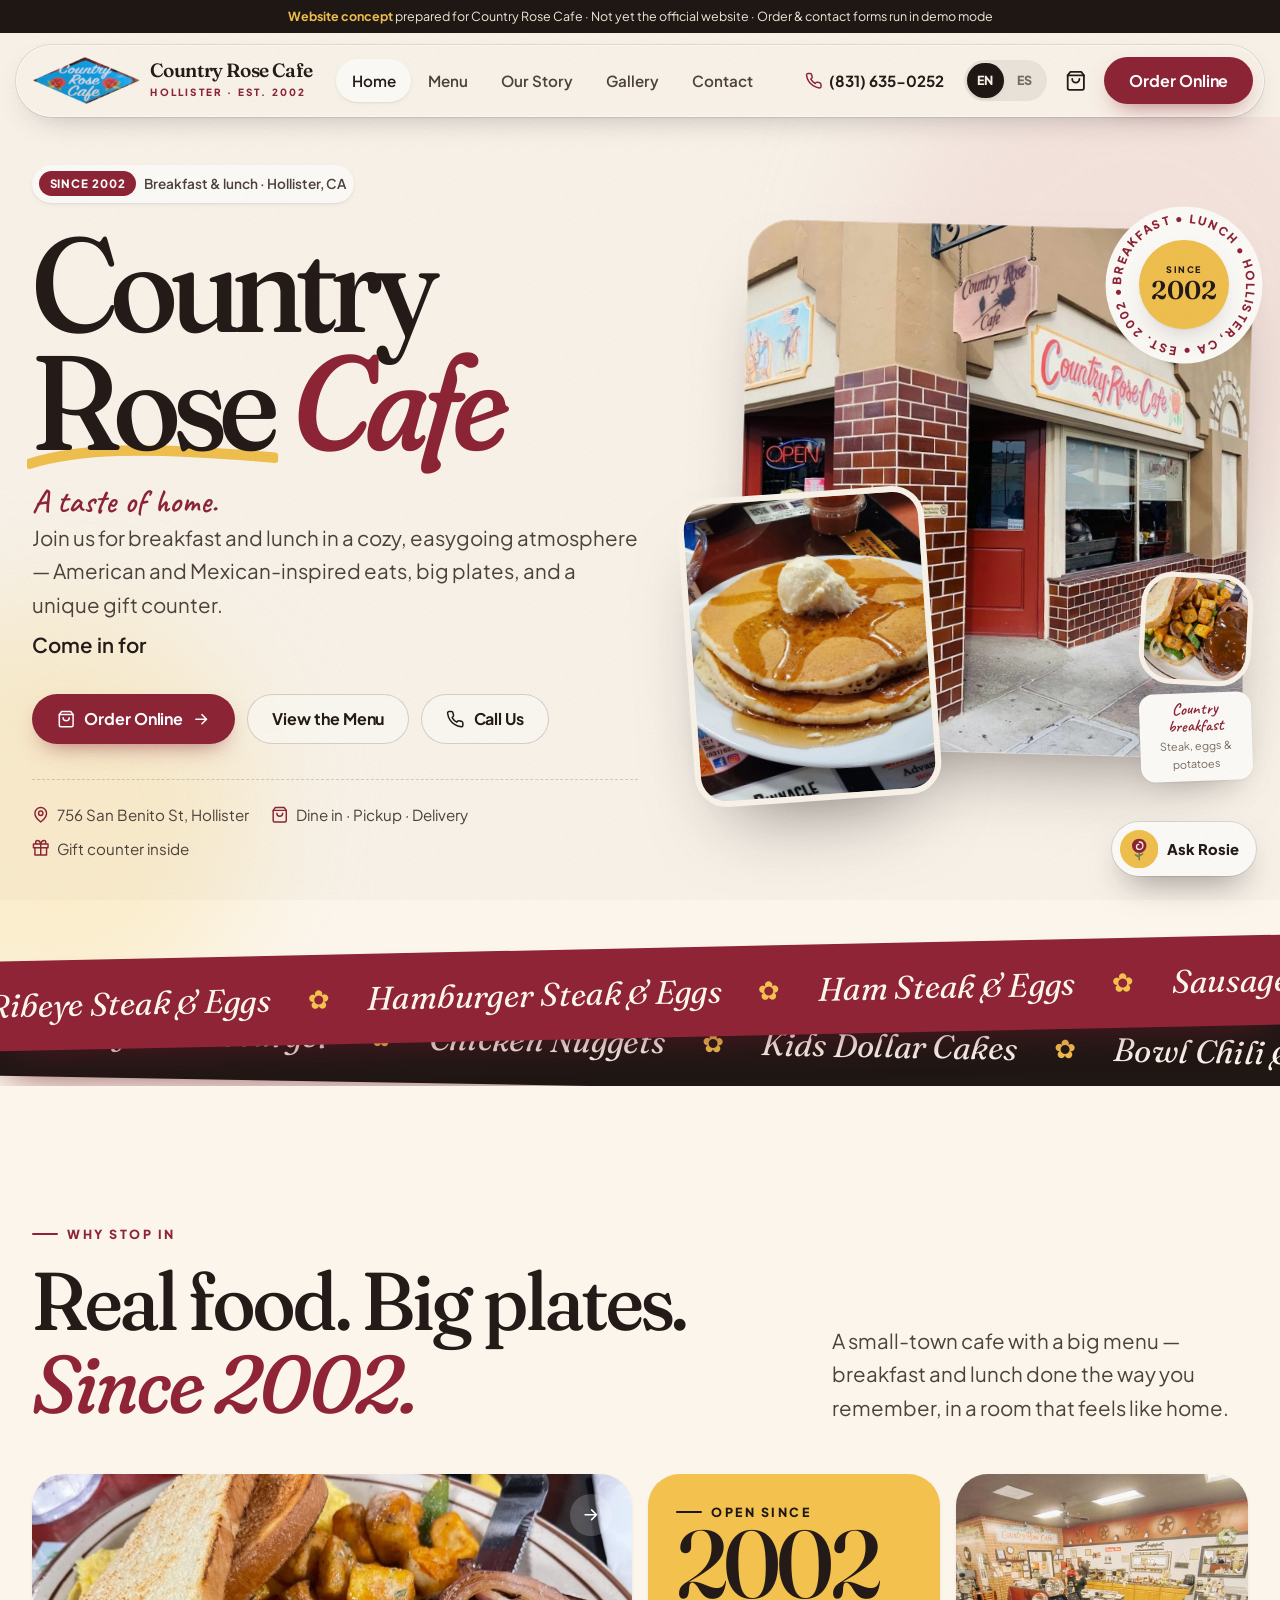
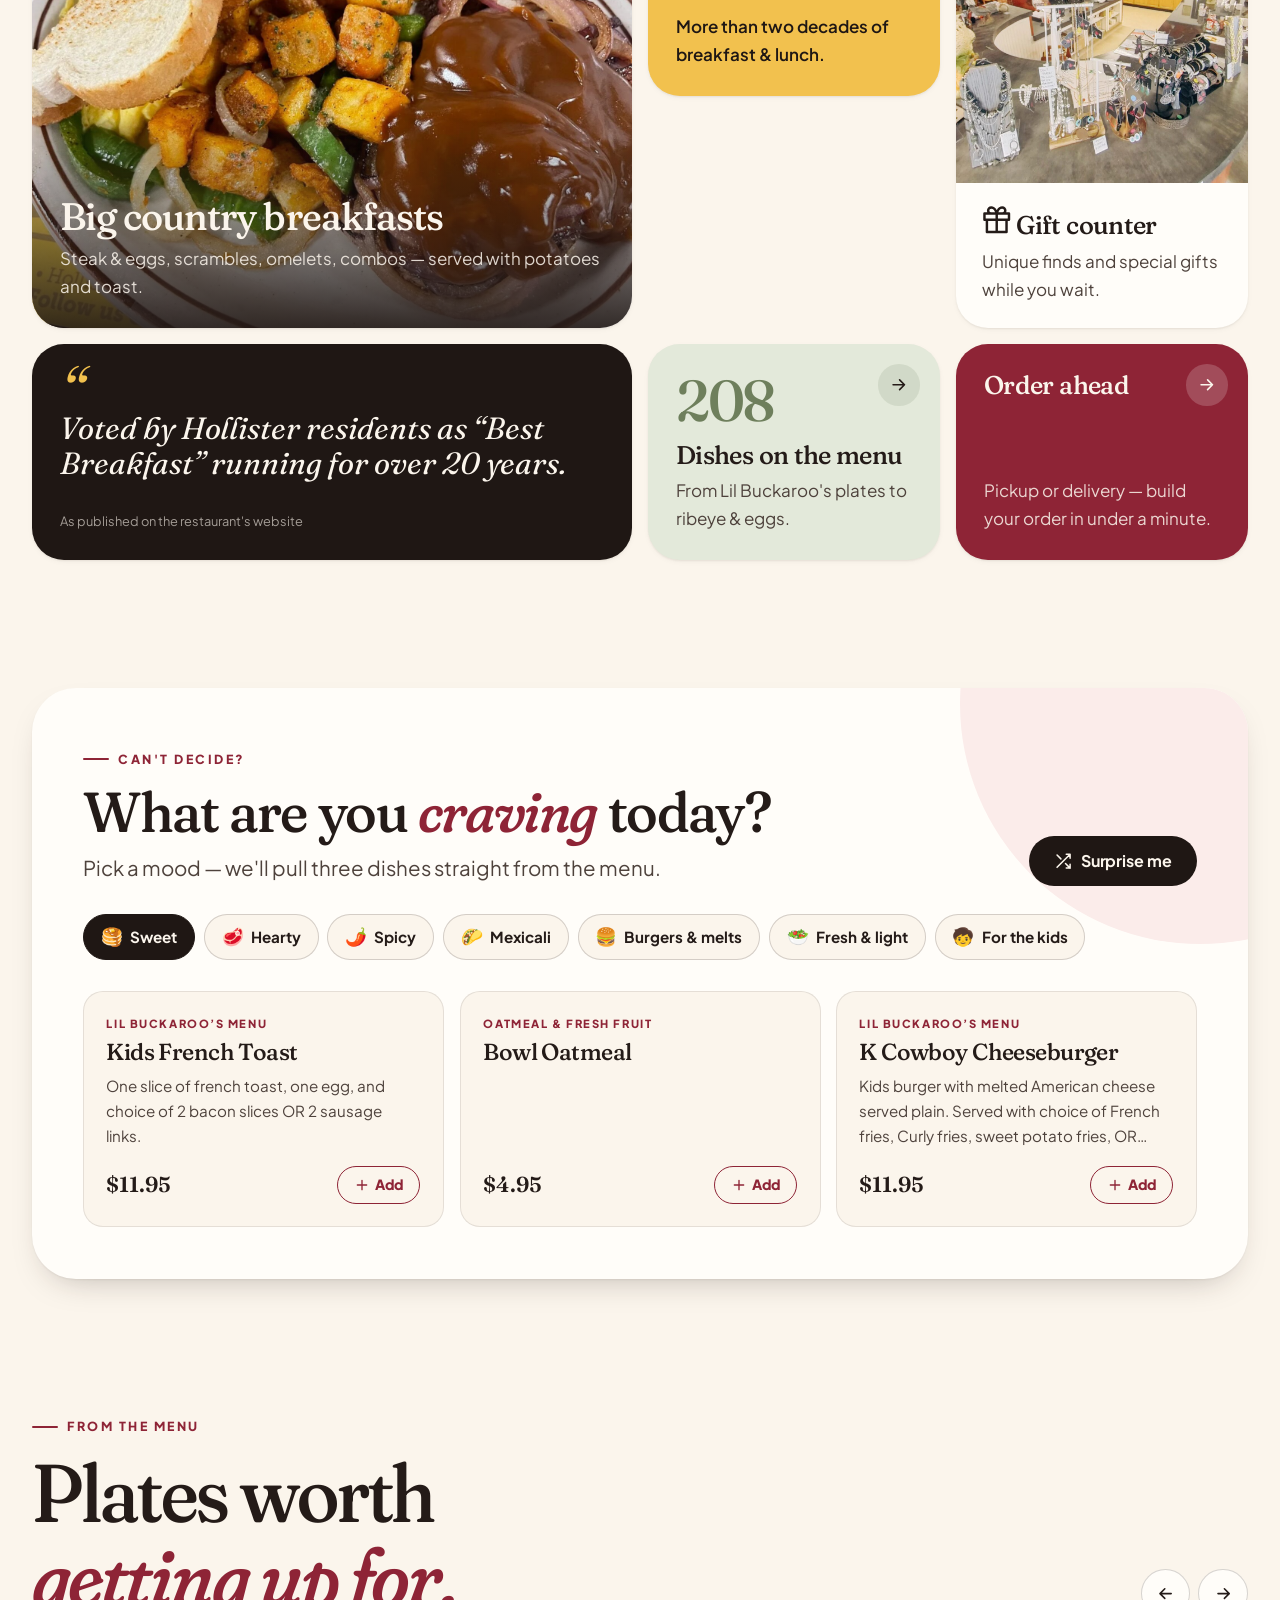
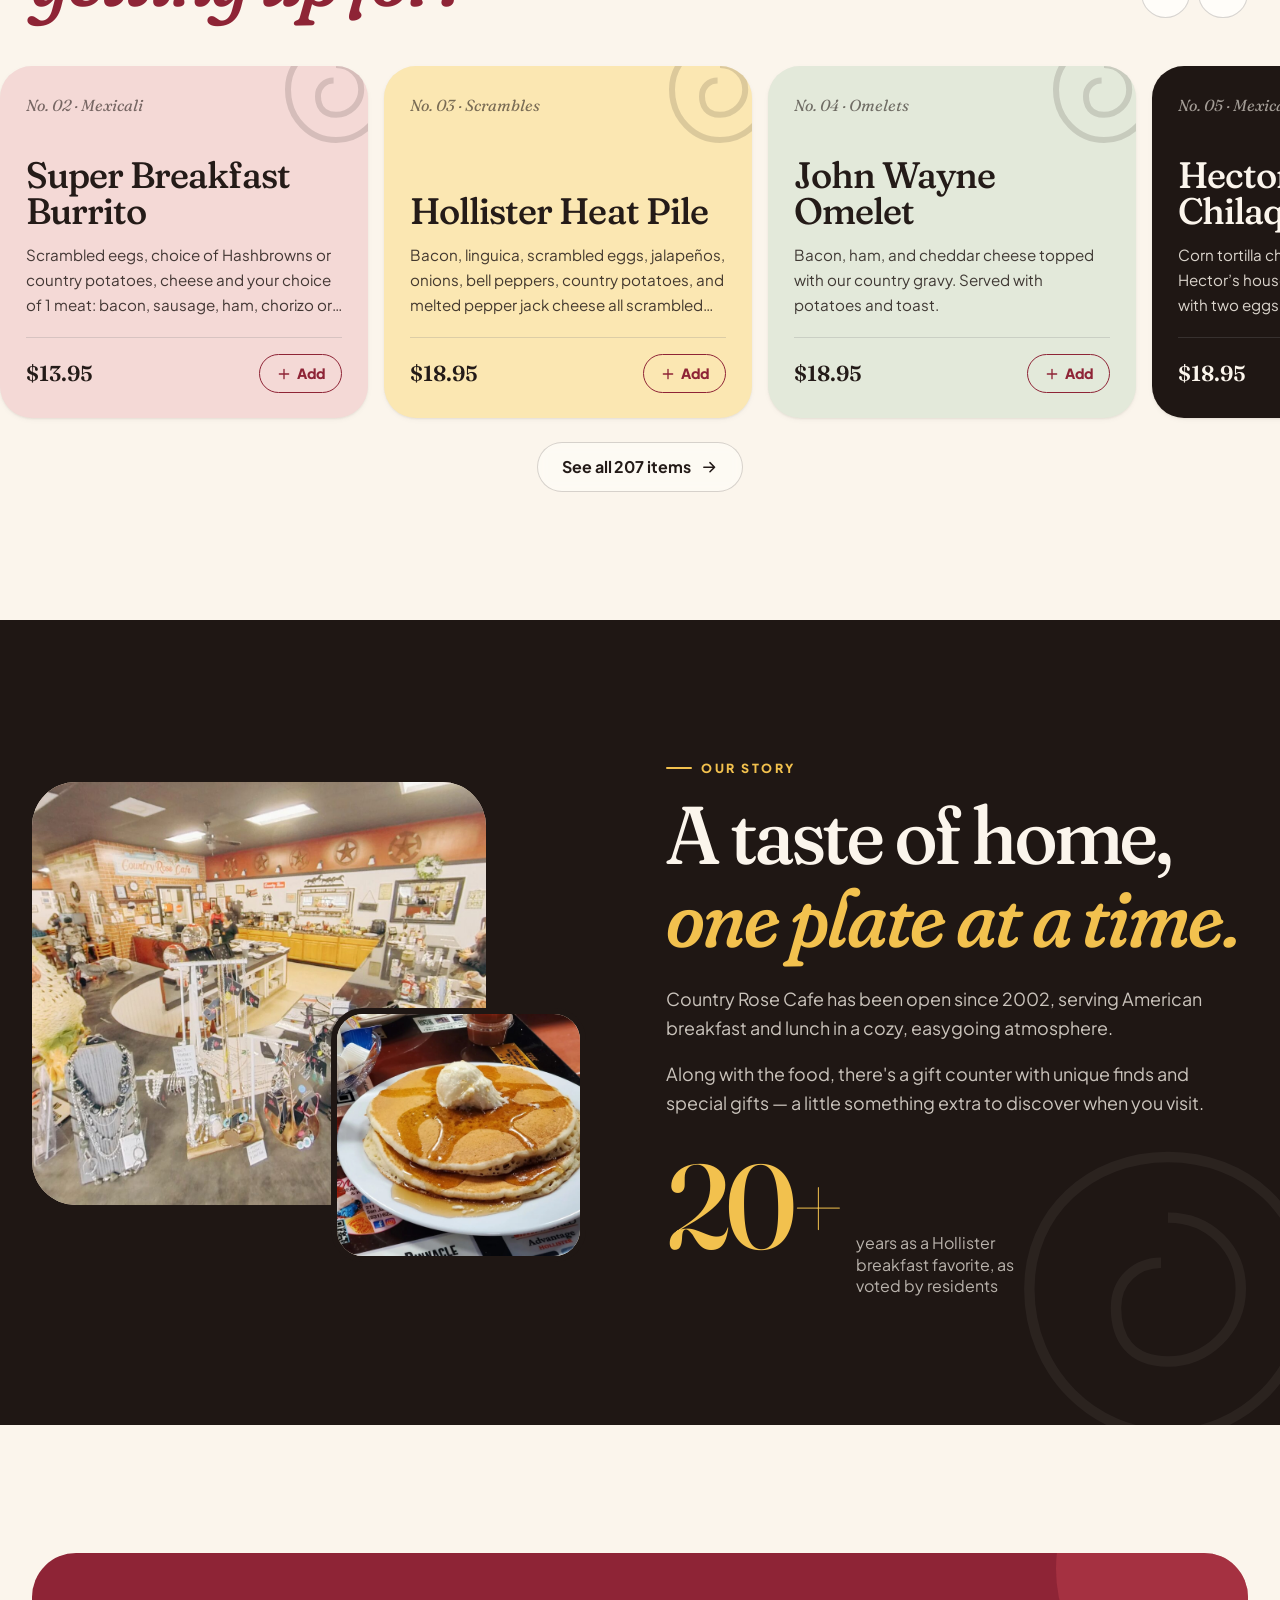
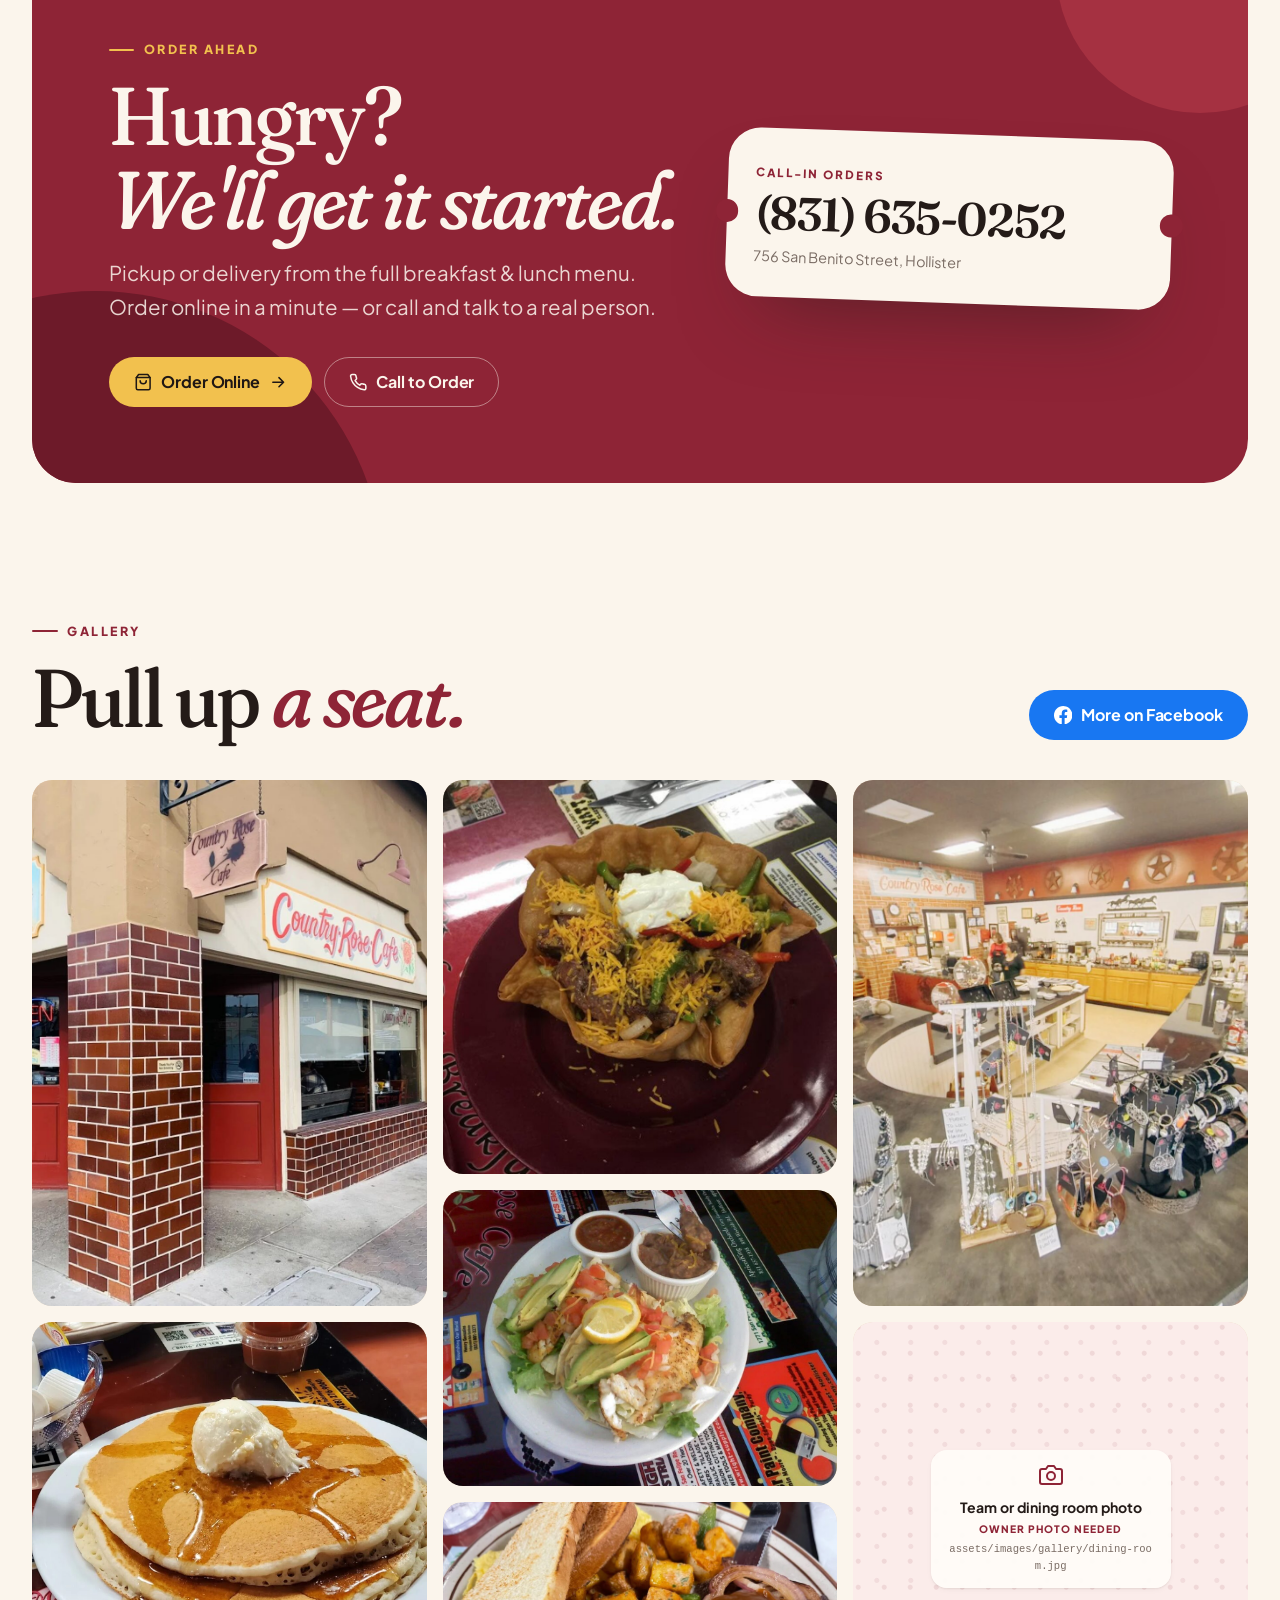
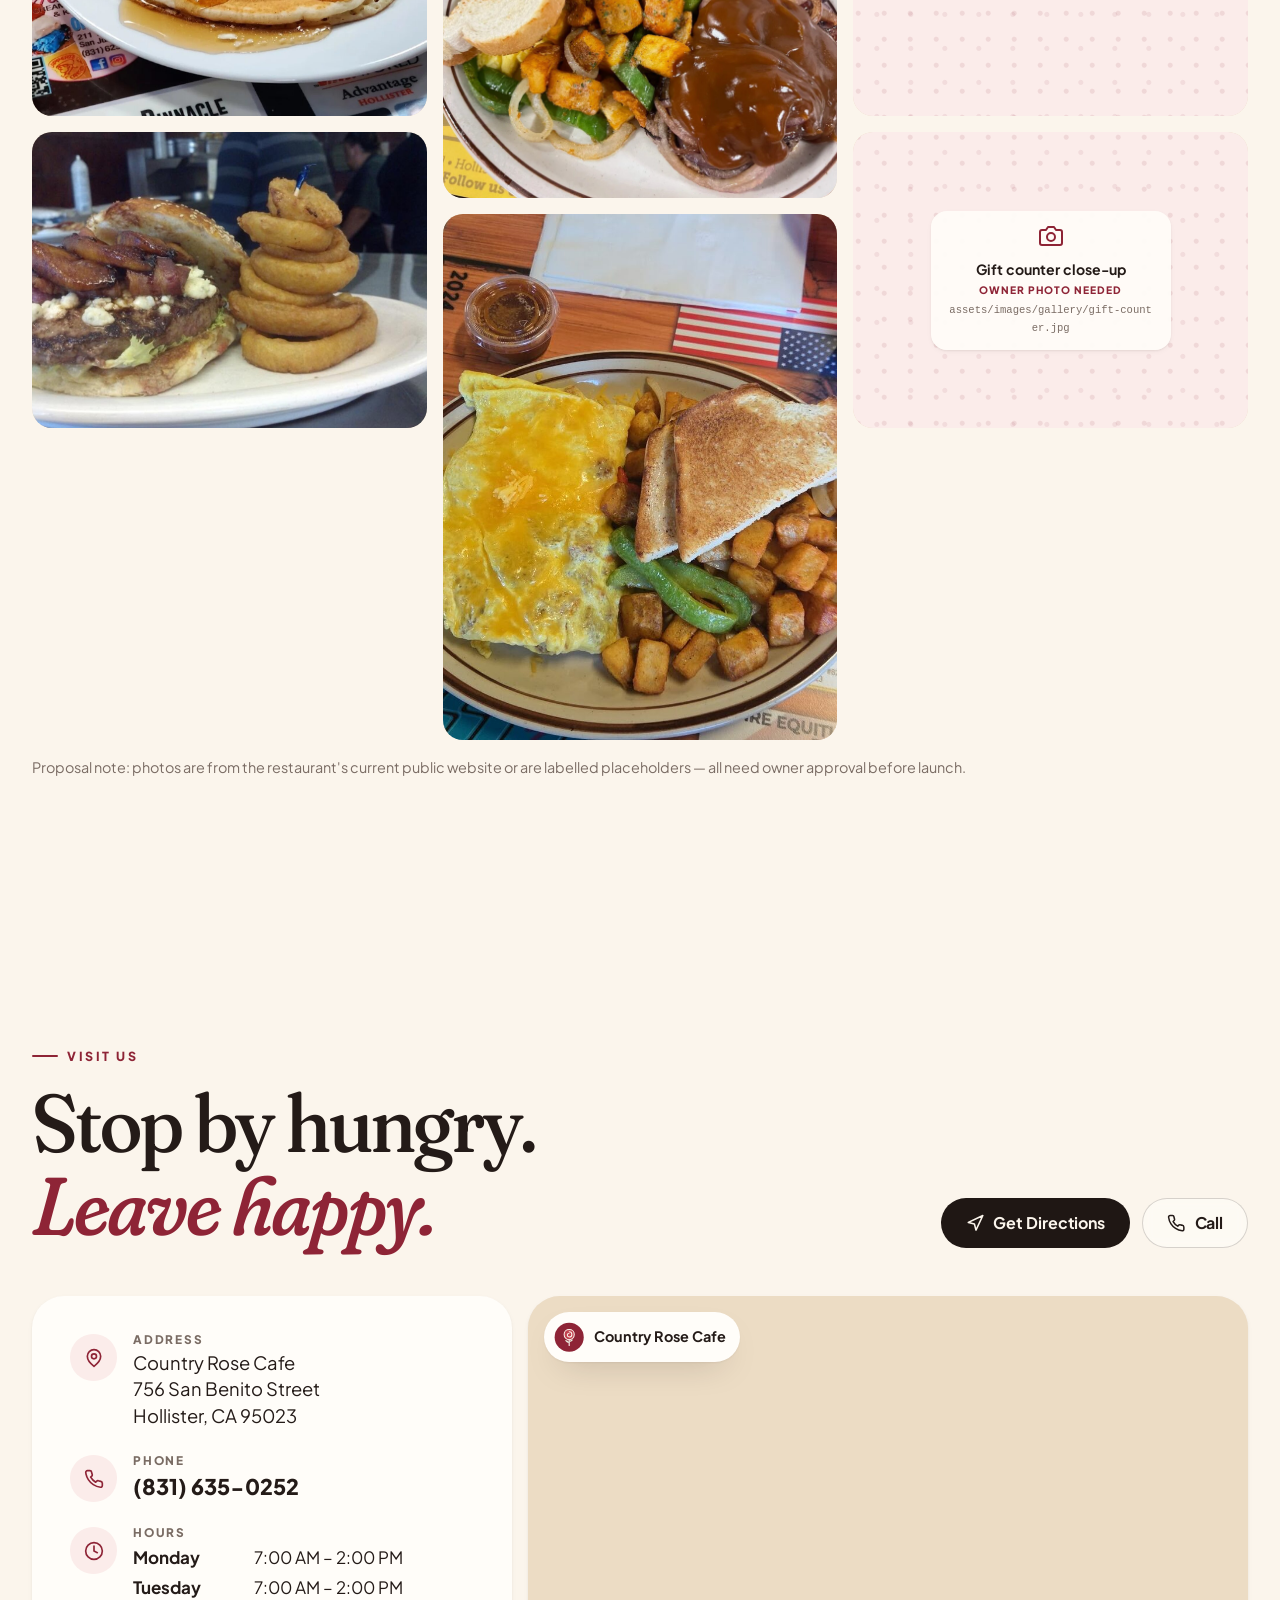
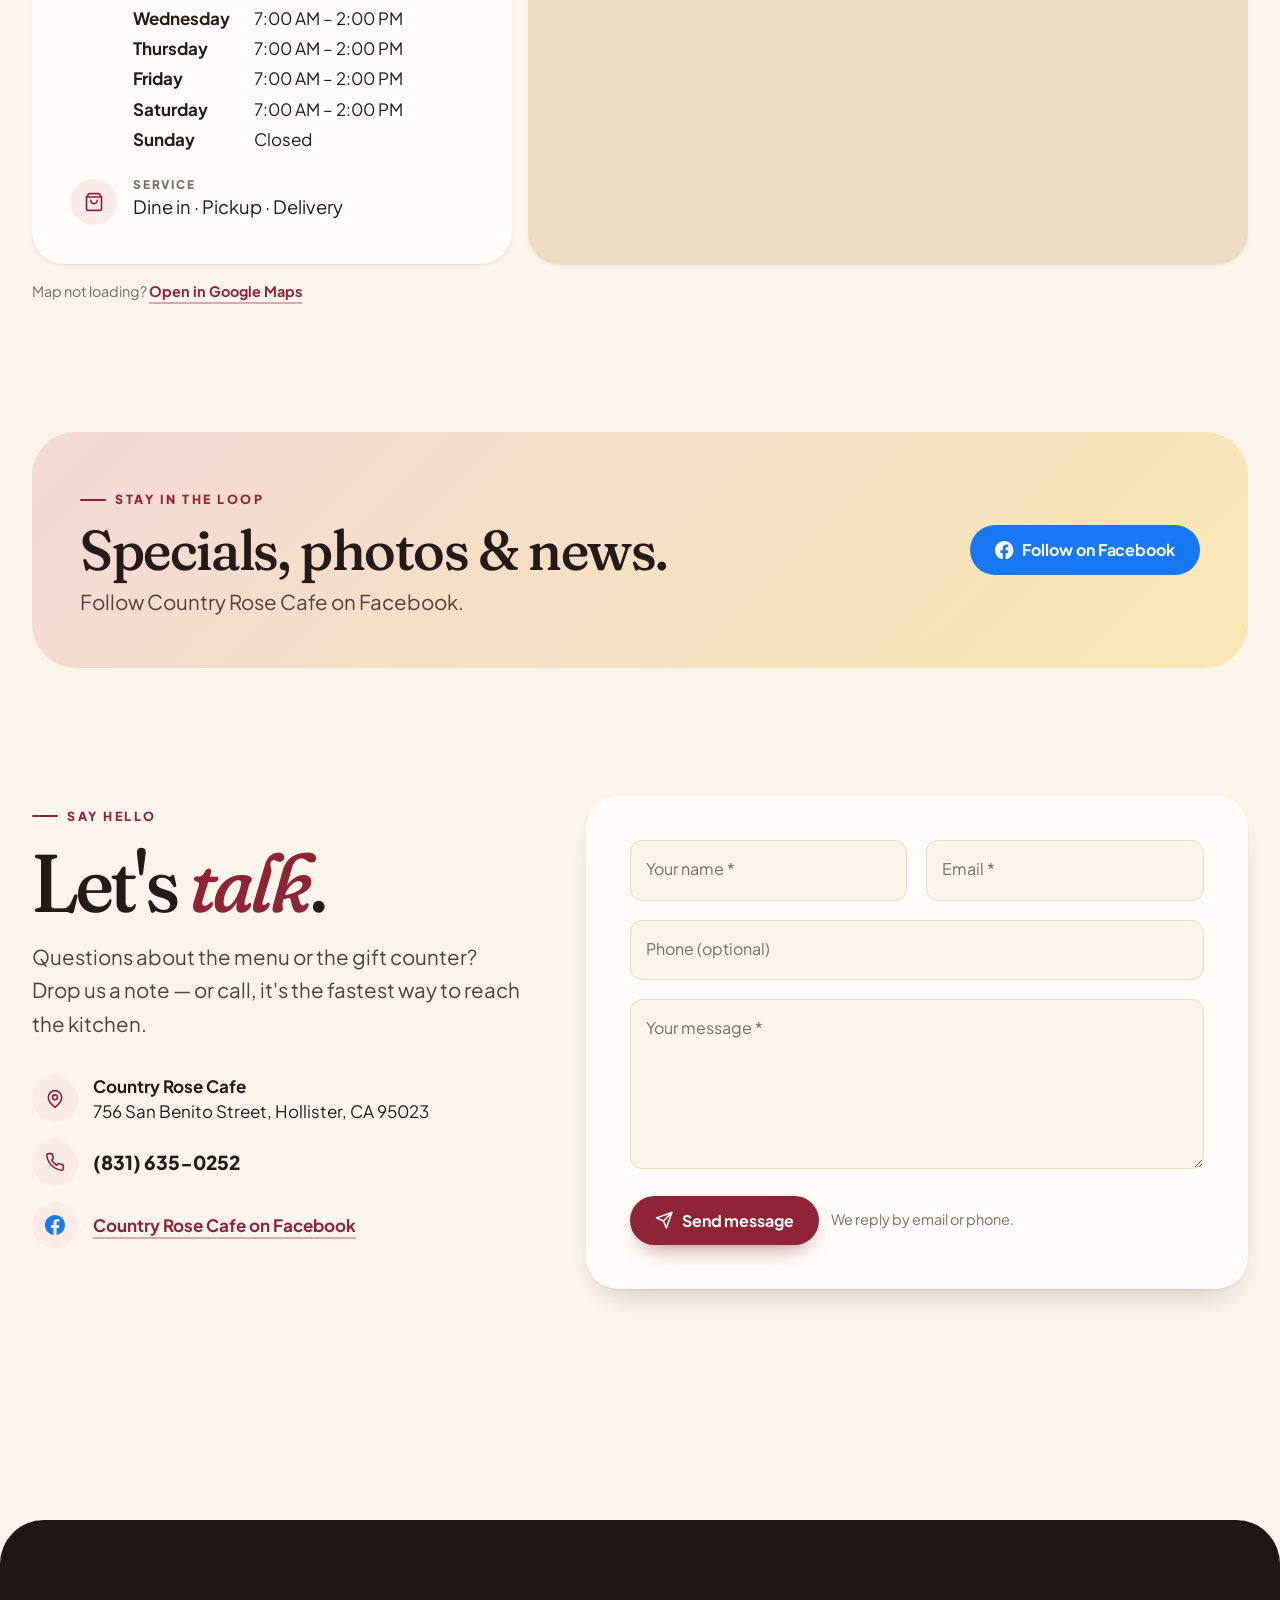
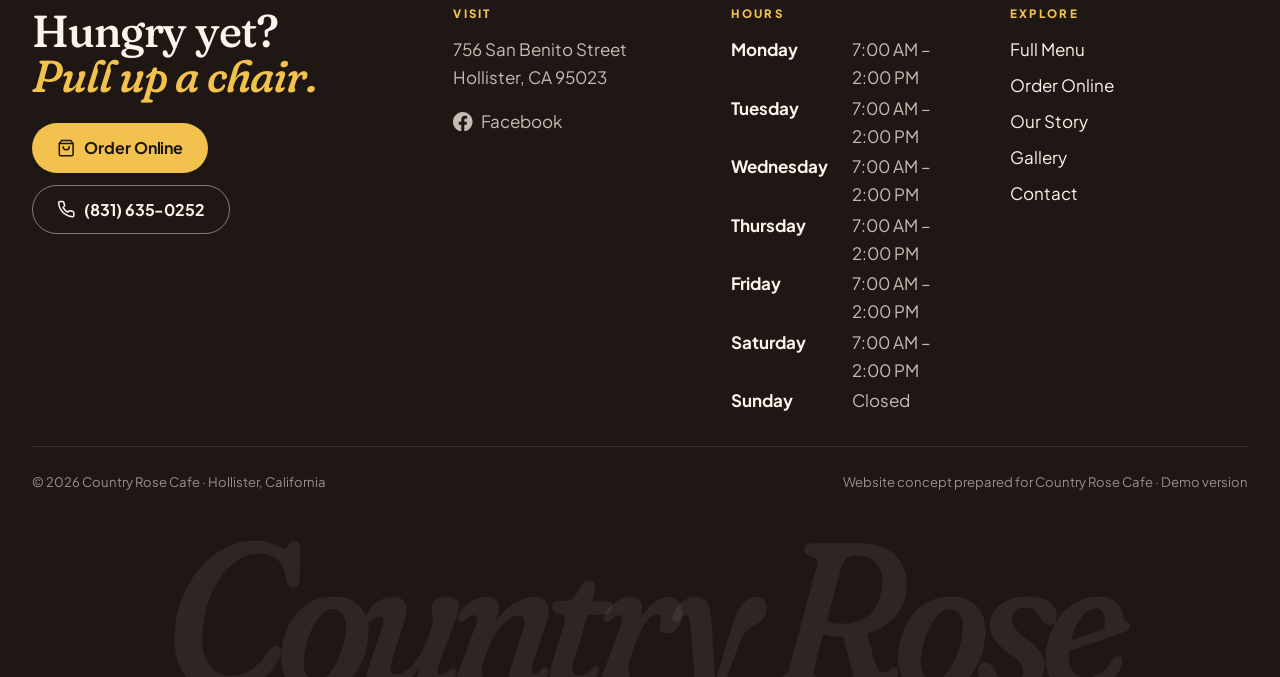
==== commit 902a3f43: "Remove placeholders, confirm hours, update tagline and visit copy, add dish photos, drop external or" ====
--- a/index.html
+++ b/index.html
@@ -6,7 +6,6 @@
 <title>Country Rose Cafe | Breakfast &amp; Lunch in Hollister, CA</title>
 <meta name="description" content="Country Rose Cafe serves breakfast and lunch at 756 San Benito Street in Hollister, CA — omelets, pancakes, scrambles, burgers, sandwiches and salads in a cozy, easygoing cafe with a unique gift counter. Open since 2002. Call (831) 635-0252.">
 <meta name="keywords" content="Country Rose Cafe, Country Rose Cafe Hollister, breakfast Hollister CA, lunch Hollister CA, breakfast restaurant Hollister, restaurants in Hollister CA">
-<!-- DEMO: remove this noindex line when the owner approves the launch -->
 <meta name="robots" content="noindex, nofollow">
 <link rel="canonical" href="https://www.example.com/">
 <meta name="theme-color" content="#fbf5ec">
@@ -21,7 +20,7 @@
 <link rel="stylesheet" href="assets/css/styles.css">
 <script>document.documentElement.classList.add("js")</script>
 <script type="application/ld+json">
-{"@context":"https://schema.org","@type":"Restaurant","name":"Country Rose Cafe","description":"Breakfast and lunch in a cozy, easygoing atmosphere, with a unique gift counter.","telephone":"+18316350252","url":"https://www.example.com/","image":["https://d1w7312wesee68.cloudfront.net/restaurantImages/293e1b9b-fd53-4a47-a7d4-27c6b87f9032/20220129.jpg","https://d1w7312wesee68.cloudfront.net/restaurantImages/293e1b9b-fd53-4a47-a7d4-27c6b87f9032/20231112.jpg"],"address":{"@type":"PostalAddress","streetAddress":"756 San Benito Street","addressLocality":"Hollister","addressRegion":"CA","postalCode":"95023","addressCountry":"US"},"servesCuisine":["American","Breakfast","Lunch"],"hasMenu":"https://www.example.com/menu.html","foundingDate":"2002","acceptsReservations":false,"sameAs":["https://www.facebook.com/profile.php?id=100068233964007"],"potentialAction":{"@type":"OrderAction","target":"https://countryrosecafe-hollister.com/order/countryrosecafe"}}
+{"@context":"https://schema.org","@type":"Restaurant","name":"Country Rose Cafe","description":"Breakfast and lunch in a cozy, easygoing atmosphere, with a unique gift counter.","telephone":"+18316350252","url":"https://www.example.com/","image":["https://d1w7312wesee68.cloudfront.net/restaurantImages/293e1b9b-fd53-4a47-a7d4-27c6b87f9032/20220129.jpg","https://d1w7312wesee68.cloudfront.net/restaurantImages/293e1b9b-fd53-4a47-a7d4-27c6b87f9032/20231112.jpg"],"address":{"@type":"PostalAddress","streetAddress":"756 San Benito Street","addressLocality":"Hollister","addressRegion":"CA","postalCode":"95023","addressCountry":"US"},"servesCuisine":["American","Breakfast","Lunch"],"hasMenu":"https://www.example.com/menu.html","foundingDate":"2002","acceptsReservations":false,"sameAs":["https://www.facebook.com/profile.php?id=100068233964007"]}
 </script>
 </head>
 <body data-page="home">
@@ -54,7 +53,7 @@
     <div>
       <p class="hero-eyebrow reveal"><span class="dot">Since 2002</span> Breakfast &amp; lunch · Hollister, CA</p>
       <h1 id="hero-title" class="reveal" style="--d:.05s"><span class="line">Country</span><span class="line"><span class="flourish">Rose<svg viewBox="0 0 200 20" preserveAspectRatio="none" aria-hidden="true"><path d="M2 14C40 4 90 2 198 10" fill="none" stroke="currentColor" stroke-width="7" stroke-linecap="round"/></svg></span> <span class="cafe">Cafe</span></span></h1>
-      <p class="lede reveal" style="--d:.12s"><span class="script" style="font-size:1.6em;color:var(--rose);line-height:1">A taste of home.</span><br>Join us for breakfast and lunch in a cozy, easygoing atmosphere — American eats, big plates, and a unique gift counter. <span class="rot-line">Come in for <span class="rotator" aria-hidden="true"><span>country cakes.</span><span>a John Wayne omelet.</span><span>Hector&#39;s chilaquiles.</span></span></span><span class="sr-only">breakfast and lunch.</span></p>
+      <p class="lede reveal" style="--d:.12s"><span class="script" style="font-size:1.6em;color:var(--rose);line-height:1">A taste of home.</span><br>Join us for breakfast and lunch in a cozy, easygoing atmosphere — American and Mexican-inspired eats, big plates, and a unique gift counter. <span class="rot-line">Come in for <span class="rotator" aria-hidden="true"><span>country cakes.</span><span>a John Wayne omelet.</span><span>Hector&#39;s chilaquiles.</span></span></span><span class="sr-only">breakfast and lunch.</span></p>
       <div class="btn-row reveal" style="--d:.18s">
         <a class="btn btn-rose" href="order.html"><svg class="icon" viewBox="0 0 24 24" fill="none" stroke="currentColor" stroke-width="2" stroke-linecap="round" stroke-linejoin="round" aria-hidden="true" focusable="false"><path d="M6 2 3 6v14a2 2 0 0 0 2 2h14a2 2 0 0 0 2-2V6l-3-4z"/><path d="M3 6h18M16 10a4 4 0 0 1-8 0"/></svg> Order Online <svg class="icon arrow" viewBox="0 0 24 24" fill="none" stroke="currentColor" stroke-width="2" stroke-linecap="round" stroke-linejoin="round" aria-hidden="true" focusable="false"><path d="M5 12h14M13 6l6 6-6 6"/></svg></a>
         <a class="btn btn-line" href="menu.html">View the Menu</a>
@@ -124,8 +123,7 @@
       <h2 id="story-title" class="display-lg" style="margin-top:.9rem">A taste of home, <span class="italic" style="color:var(--butter)">one plate at a time.</span></h2>
       <div class="body"><p>Country Rose Cafe has been open since 2002, serving American breakfast and lunch in a cozy, easygoing atmosphere.</p><p>Along with the food, there&#39;s a gift counter with unique finds and special gifts — a little something extra to discover when you visit.</p></div>
       <div class="years"><b>20+</b><span>years as a Hollister breakfast favorite, as voted by residents</span></div>
-      <p class="note-box demo-only"><b>[PLACEHOLDER — VERIFY WITH RESTAURANT]</b> The owner&#39;s own story — who started the cafe, the meaning of the name, family history — goes here once provided.</p>
-    </div>
+          </div>
   </div>
 </section>
 
@@ -135,7 +133,7 @@
       <div><span class="kicker light">Order ahead</span><h2 id="order-title" class="display-lg" style="margin-top:.9rem">Hungry?<br><span class="italic">We&#39;ll get it started.</span></h2>
         <p class="lede">Pickup or delivery from the full breakfast &amp; lunch menu. Order online in a minute — or call and talk to a real person.</p>
         <div class="btn-row"><a class="btn btn-butter" href="order.html"><svg class="icon" viewBox="0 0 24 24" fill="none" stroke="currentColor" stroke-width="2" stroke-linecap="round" stroke-linejoin="round" aria-hidden="true" focusable="false"><path d="M6 2 3 6v14a2 2 0 0 0 2 2h14a2 2 0 0 0 2-2V6l-3-4z"/><path d="M3 6h18M16 10a4 4 0 0 1-8 0"/></svg> Order Online <svg class="icon arrow" viewBox="0 0 24 24" fill="none" stroke="currentColor" stroke-width="2" stroke-linecap="round" stroke-linejoin="round" aria-hidden="true" focusable="false"><path d="M5 12h14M13 6l6 6-6 6"/></svg></a><a class="btn btn-ghost-light" href="tel:+18316350252"><svg class="icon" viewBox="0 0 24 24" fill="none" stroke="currentColor" stroke-width="2" stroke-linecap="round" stroke-linejoin="round" aria-hidden="true" focusable="false"><path d="M22 16.9v3a2 2 0 0 1-2.2 2 19.8 19.8 0 0 1-8.6-3.1 19.5 19.5 0 0 1-6-6A19.8 19.8 0 0 1 2.1 4.2 2 2 0 0 1 4.1 2h3a2 2 0 0 1 2 1.7c.1.9.4 1.8.7 2.7a2 2 0 0 1-.5 2.1L8 9.8a16 16 0 0 0 6 6l1.3-1.3a2 2 0 0 1 2.1-.4c.9.3 1.8.6 2.7.7a2 2 0 0 1 1.7 2z"/></svg> Call to Order</a></div></div>
-      <div class="ticket"><span class="top">Call-in orders</span><a class="tel" href="tel:+18316350252">(831) 635-0252</a><p class="small muted" style="margin-top:.5rem">756 San Benito Street, Hollister</p><hr><a class="ext link" href="https://countryrosecafe-hollister.com/order/countryrosecafe" target="_blank" rel="noopener noreferrer">Prefer the current ordering page? <svg class="icon" viewBox="0 0 24 24" fill="none" stroke="currentColor" stroke-width="2" stroke-linecap="round" stroke-linejoin="round" aria-hidden="true" focusable="false"><path d="M15 3h6v6M10 14 21 3M18 13v6a2 2 0 0 1-2 2H5a2 2 0 0 1-2-2V8a2 2 0 0 1 2-2h6"/></svg><span class="sr-only"> (opens in a new tab)</span></a></div>
+      <div class="ticket"><span class="top">Call-in orders</span><a class="tel" href="tel:+18316350252">(831) 635-0252</a><p class="small muted" style="margin-top:.5rem">756 San Benito Street, Hollister</p></div>
     </div>
   </div>
 </section>
@@ -147,7 +145,9 @@
     <ul class="gallery">
       <li class="reveal"><button type="button" class="g-item tall" aria-label="View photo: cafe exterior"><img class="photo" src="assets/images/hero.jpg" alt="Exterior of Country Rose Cafe with its open sign" loading="lazy" decoding="async" data-label="Hero photo — cafe exterior" data-path="assets/images/hero.jpg"><span class="label">The cafe</span></button></li>
       <li class="reveal"><button type="button" class="g-item sq" aria-label="View photo: pancakes"><img class="photo" src="assets/images/breakfast.jpg" alt="Buttermilk pancakes with butter and syrup" loading="lazy" decoding="async" data-label="Breakfast photo" data-path="assets/images/breakfast.jpg"><span class="label">Buttermilk pancakes</span></button></li>
-      <li class="reveal"><div class="g-item wide is-ph"><div class="placeholder" role="img" aria-label="Photo placeholder: Burger or lunch plate"><div class="placeholder-card"><svg class="icon" viewBox="0 0 24 24" fill="none" stroke="currentColor" stroke-width="2" stroke-linecap="round" stroke-linejoin="round" aria-hidden="true" focusable="false"><path d="M23 19a2 2 0 0 1-2 2H3a2 2 0 0 1-2-2V8a2 2 0 0 1 2-2h4l2-3h6l2 3h4a2 2 0 0 1 2 2z"/><circle cx="12" cy="13" r="4"/></svg><strong>Burger or lunch plate</strong><span>Owner photo needed</span><code>assets/images/gallery/lunch-burger.jpg</code></div></div></div></li>
+      <li class="reveal"><button type="button" class="g-item wide" aria-label="View photo: bacon burger with onion rings"><img class="photo" src="assets/images/gallery/lunch-burger.jpg" alt="Bacon burger with blue cheese and a tower of onion rings" loading="lazy" decoding="async" data-label="Burger photo" data-path="assets/images/gallery/lunch-burger.jpg"><span class="label">Bacon burger</span></button></li>
+      <li class="reveal"><button type="button" class="g-item sq" aria-label="View photo: Mexicali fajita bowl"><img class="photo" src="assets/images/gallery/mexicali-bowl.jpg" alt="Steak fajita bowl in a crispy tortilla shell with cheese and sour cream" loading="lazy" decoding="async" data-label="Mexicali fajita bowl photo" data-path="assets/images/gallery/mexicali-bowl.jpg"><span class="label">Mexicali fajita bowl</span></button></li>
+      <li class="reveal"><button type="button" class="g-item wide" aria-label="View photo: fish tacos"><img class="photo" src="assets/images/gallery/fish-tacos.jpg" alt="Grilled fish tacos with avocado, pico de gallo and lime" loading="lazy" decoding="async" data-label="Fish tacos photo" data-path="assets/images/gallery/fish-tacos.jpg"><span class="label">Fish tacos</span></button></li>
       <li class="reveal"><button type="button" class="g-item wide" aria-label="View photo: country breakfast"><img class="photo" src="assets/images/country-breakfast.jpg" alt="Hearty country breakfast platter with eggs, potatoes and toast" loading="lazy" decoding="async" data-label="Country breakfast photo" data-path="assets/images/country-breakfast.jpg"><span class="label">Country breakfast</span></button></li>
       <li class="reveal"><button type="button" class="g-item tall" aria-label="View photo: omelet plate"><img class="photo" src="assets/images/gallery/omelet.jpg" alt="Omelet plate served with potatoes and toast" loading="lazy" decoding="async" data-label="Omelet photo" data-path="assets/images/gallery/omelet.jpg"><span class="label">Fresh off the grill</span></button></li>
       <li class="reveal"><button type="button" class="g-item tall" aria-label="View photo: dining room and gift counter"><img class="photo" src="assets/images/restaurant.jpg" alt="Inside Country Rose Cafe — dining room and gift counter with jewelry displays" loading="lazy" decoding="async" data-label="Interior / gift counter photo" data-path="assets/images/restaurant.jpg"><span class="label">Dining room &amp; gifts</span></button></li>
@@ -160,7 +160,7 @@
 
 <section id="visit" class="section" aria-labelledby="visit-title">
   <div class="wrap">
-    <div class="head-row reveal"><div><span class="kicker">Visit us</span><h2 id="visit-title" class="display-lg">Come as you are.<br><span class="italic rose">Leave full.</span></h2></div>
+    <div class="head-row reveal"><div><span class="kicker">Visit us</span><h2 id="visit-title" class="display-lg">Stop by hungry.<br><span class="italic rose">Leave happy.</span></h2></div>
       <div class="btn-row"><a class="btn btn-dark" href="https://www.google.com/maps/dir/?api=1&amp;destination=Country+Rose+Cafe%2C+756+San+Benito+Street%2C+Hollister%2C+CA+95023" target="_blank" rel="noopener noreferrer"><svg class="icon" viewBox="0 0 24 24" fill="none" stroke="currentColor" stroke-width="2" stroke-linecap="round" stroke-linejoin="round" aria-hidden="true" focusable="false"><path d="m3 11 19-9-9 19-2-8-8-2z"/></svg> Get Directions<span class="sr-only"> (opens in a new tab)</span></a><a class="btn btn-line" href="tel:+18316350252"><svg class="icon" viewBox="0 0 24 24" fill="none" stroke="currentColor" stroke-width="2" stroke-linecap="round" stroke-linejoin="round" aria-hidden="true" focusable="false"><path d="M22 16.9v3a2 2 0 0 1-2.2 2 19.8 19.8 0 0 1-8.6-3.1 19.5 19.5 0 0 1-6-6A19.8 19.8 0 0 1 2.1 4.2 2 2 0 0 1 4.1 2h3a2 2 0 0 1 2 1.7c.1.9.4 1.8.7 2.7a2 2 0 0 1-.5 2.1L8 9.8a16 16 0 0 0 6 6l1.3-1.3a2 2 0 0 1 2.1-.4c.9.3 1.8.6 2.7.7a2 2 0 0 1 1.7 2z"/></svg> Call</a></div></div>
     <div class="visit">
       <div class="visit-card reveal">
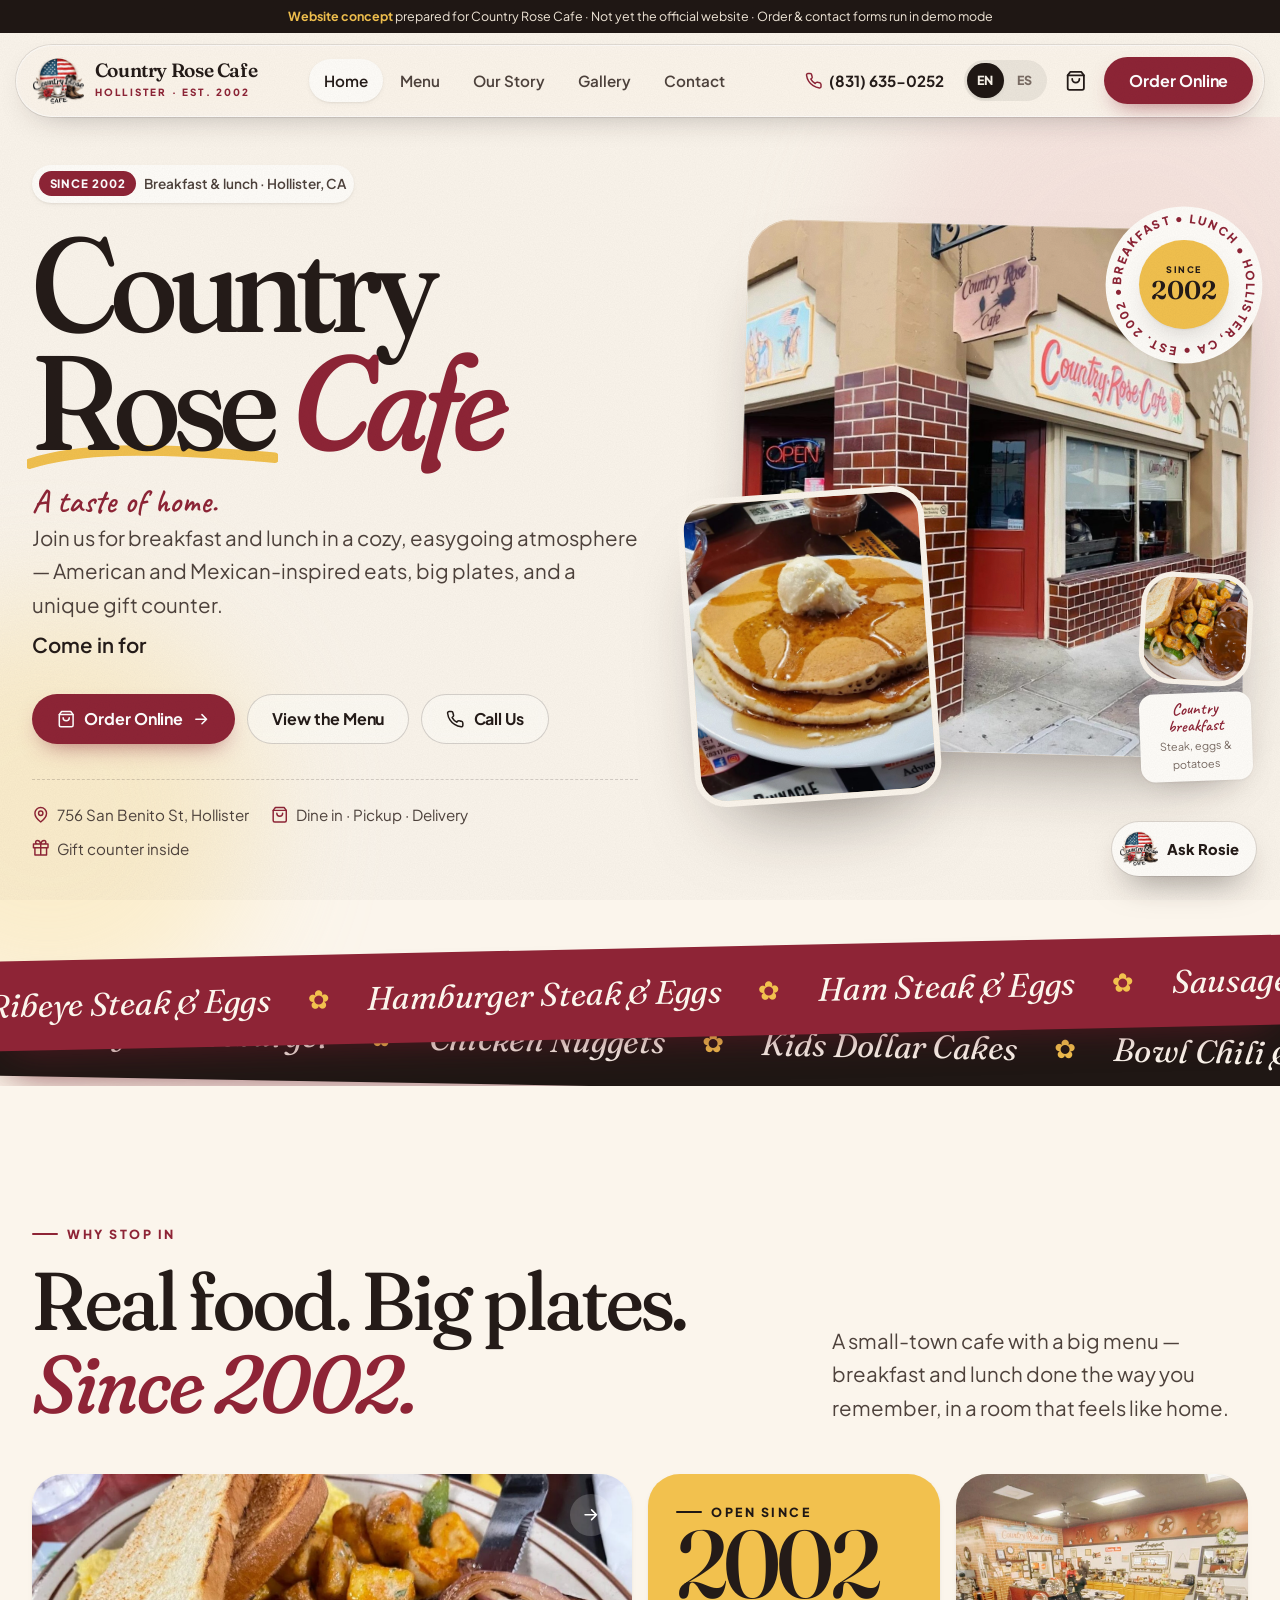
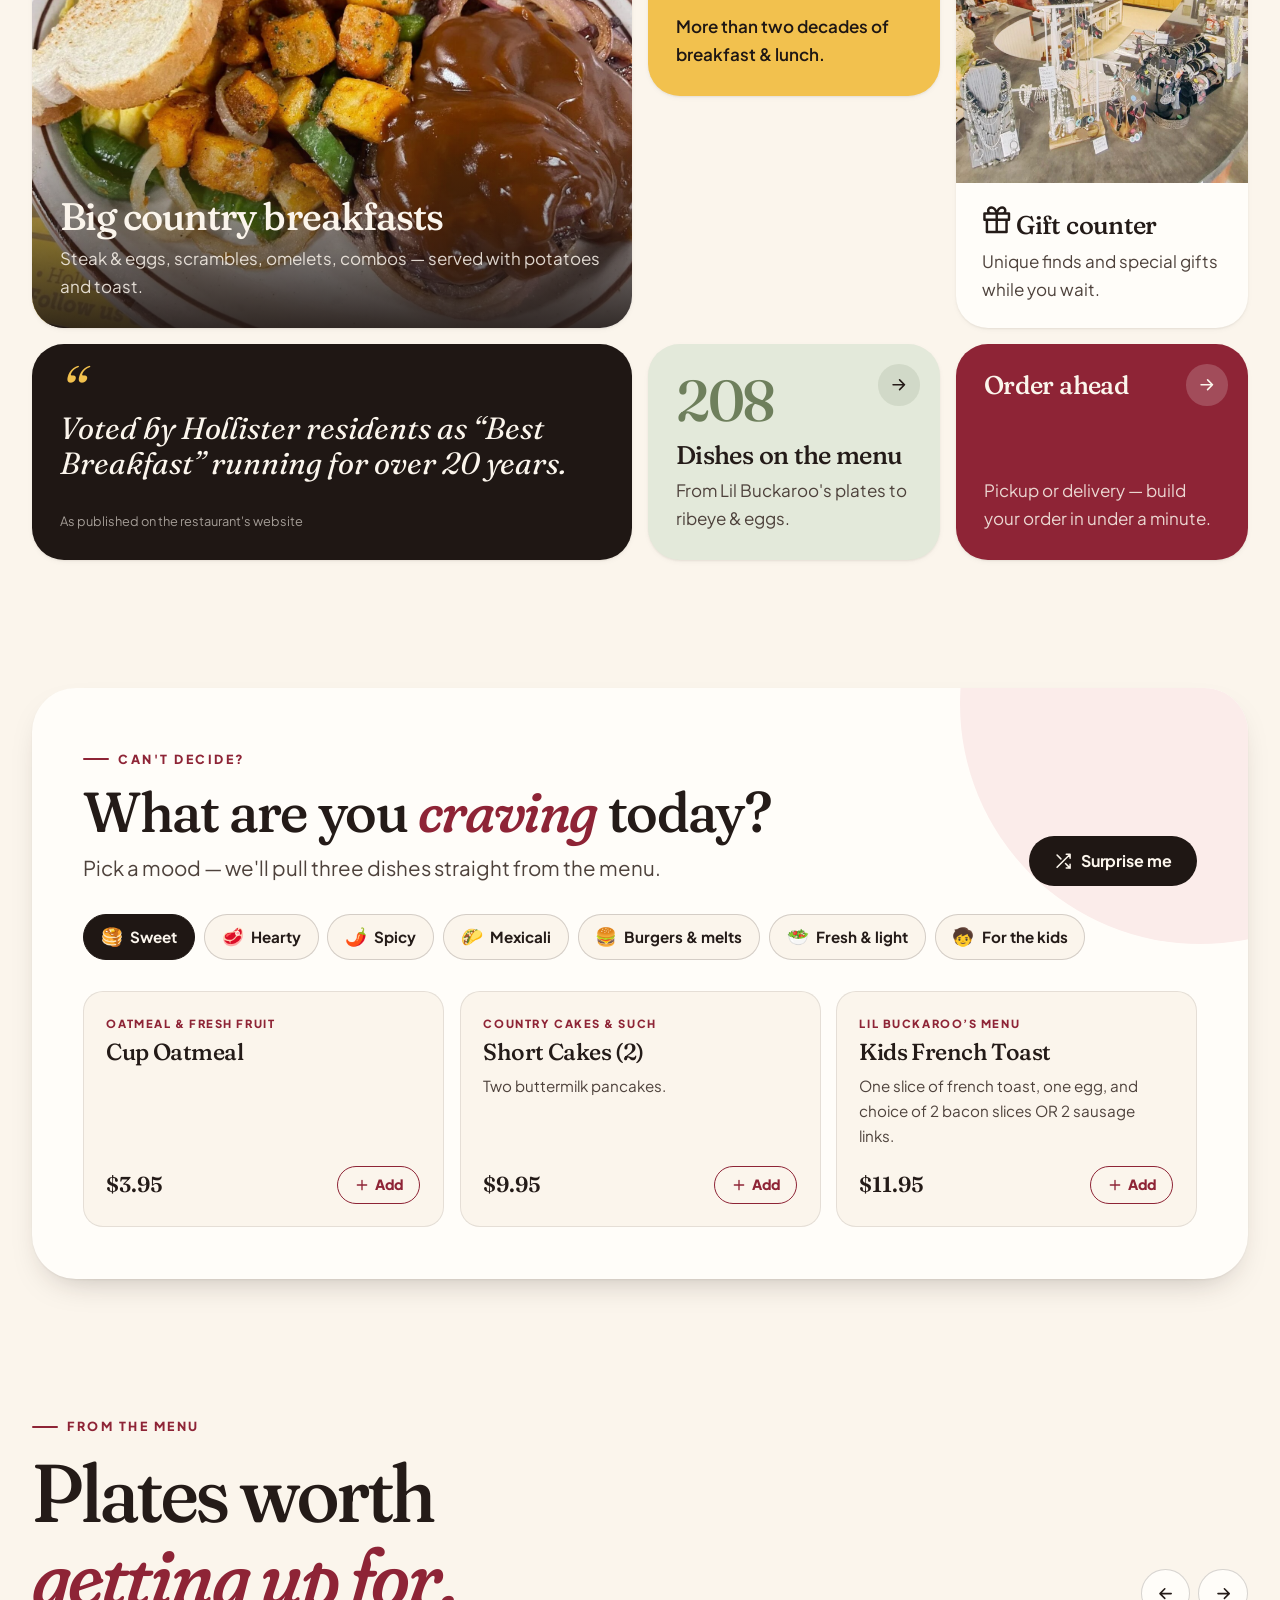
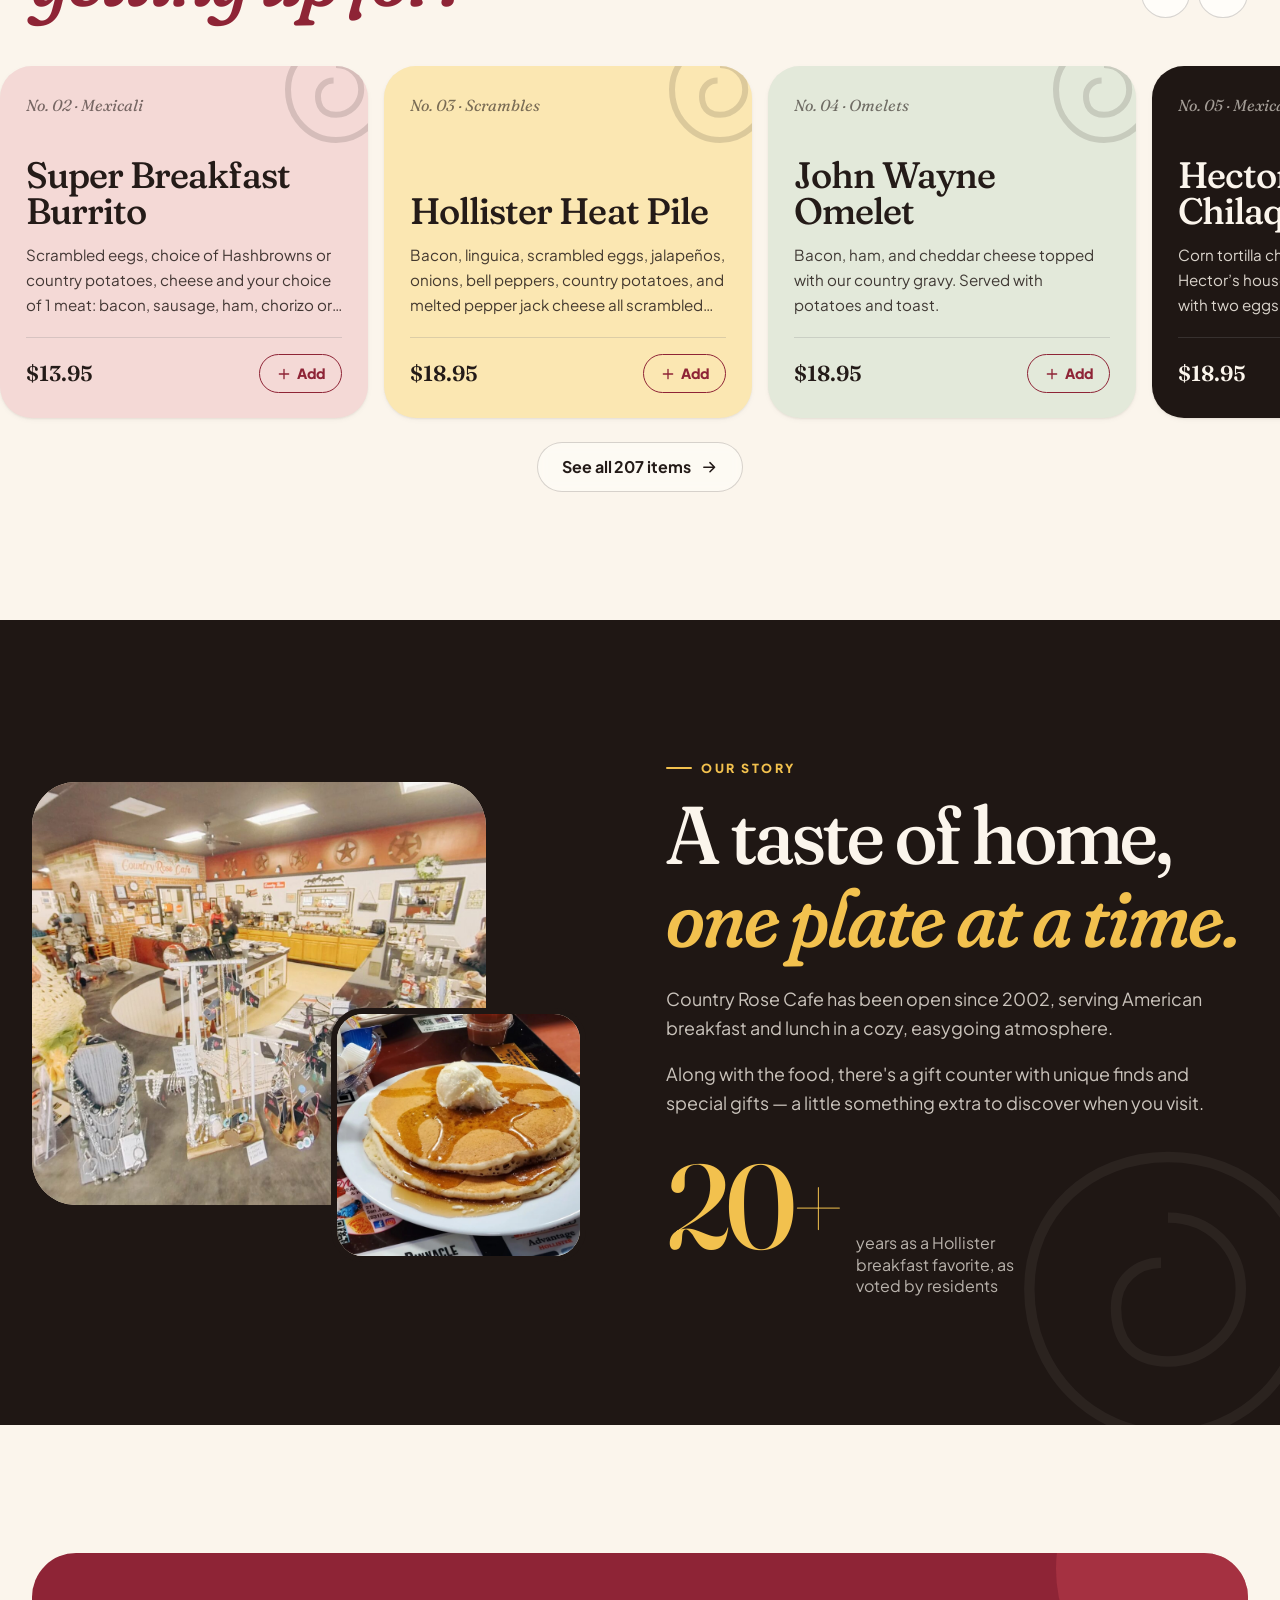
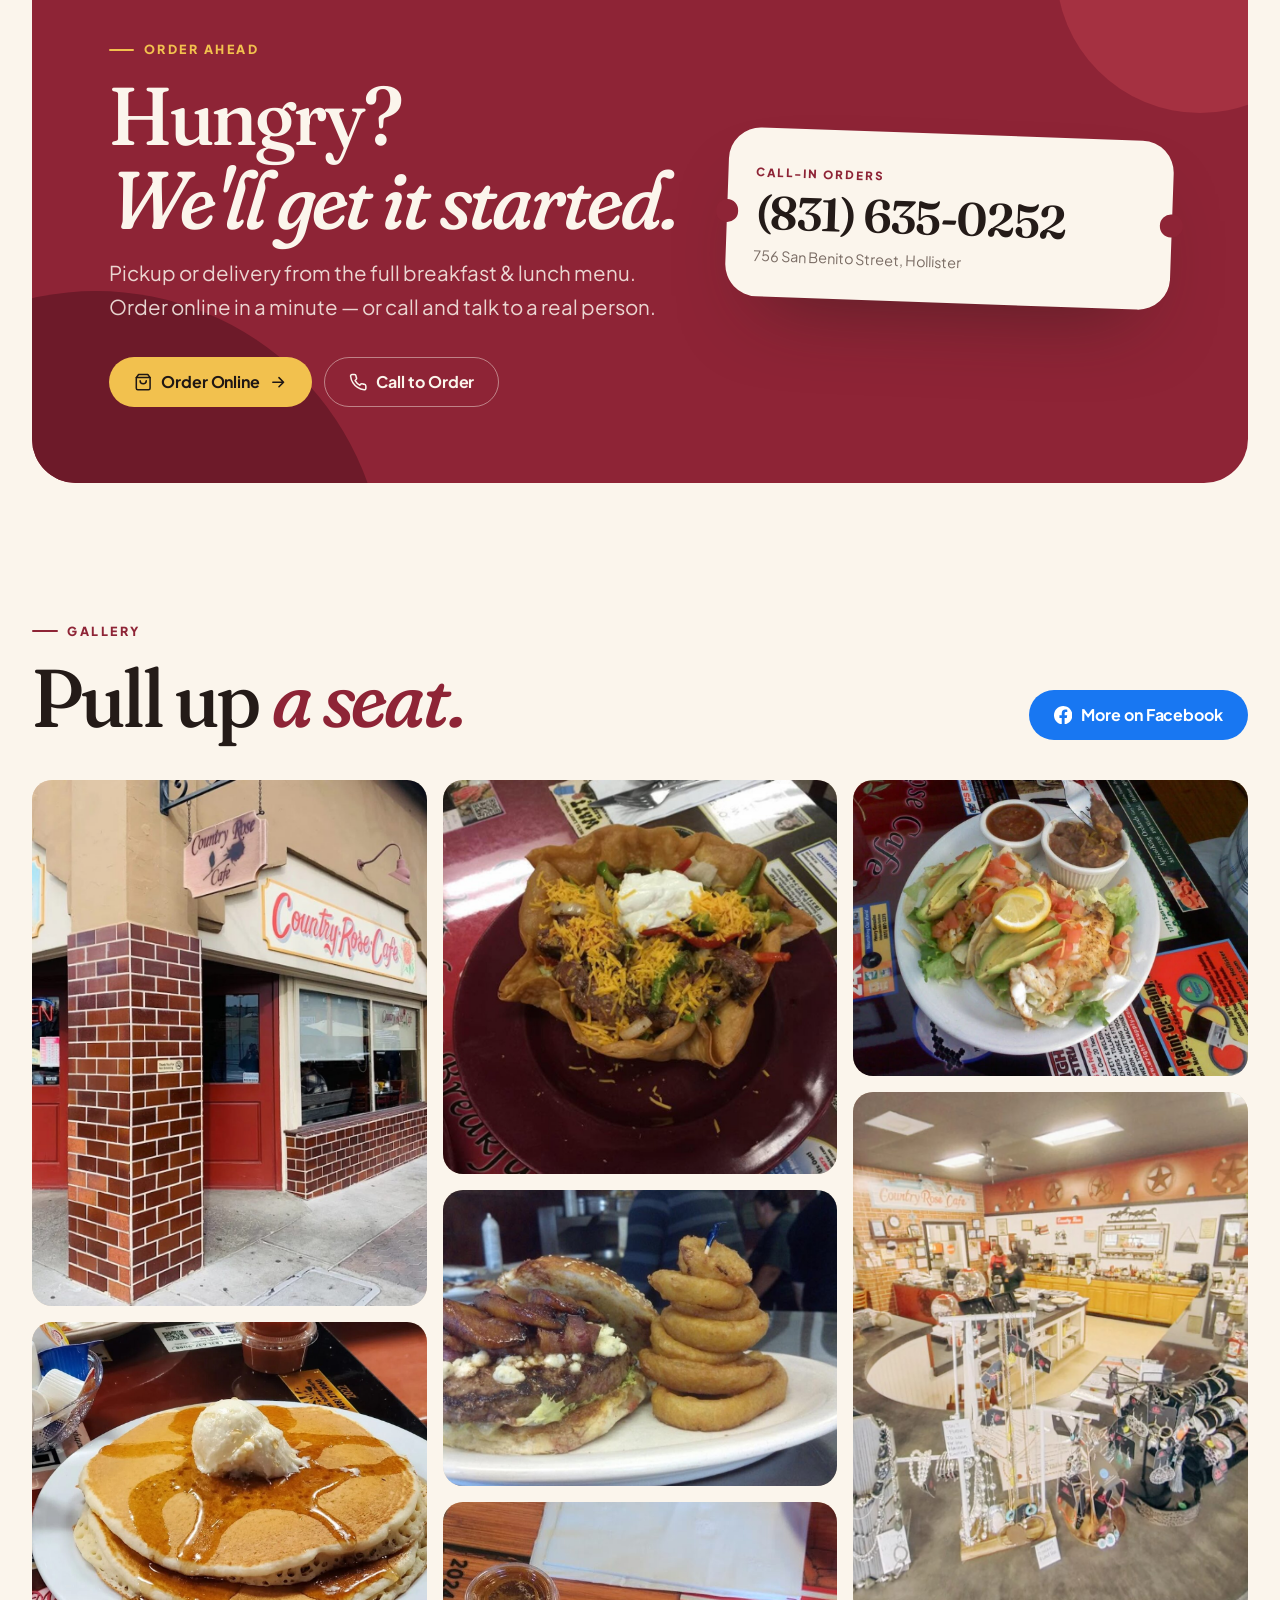
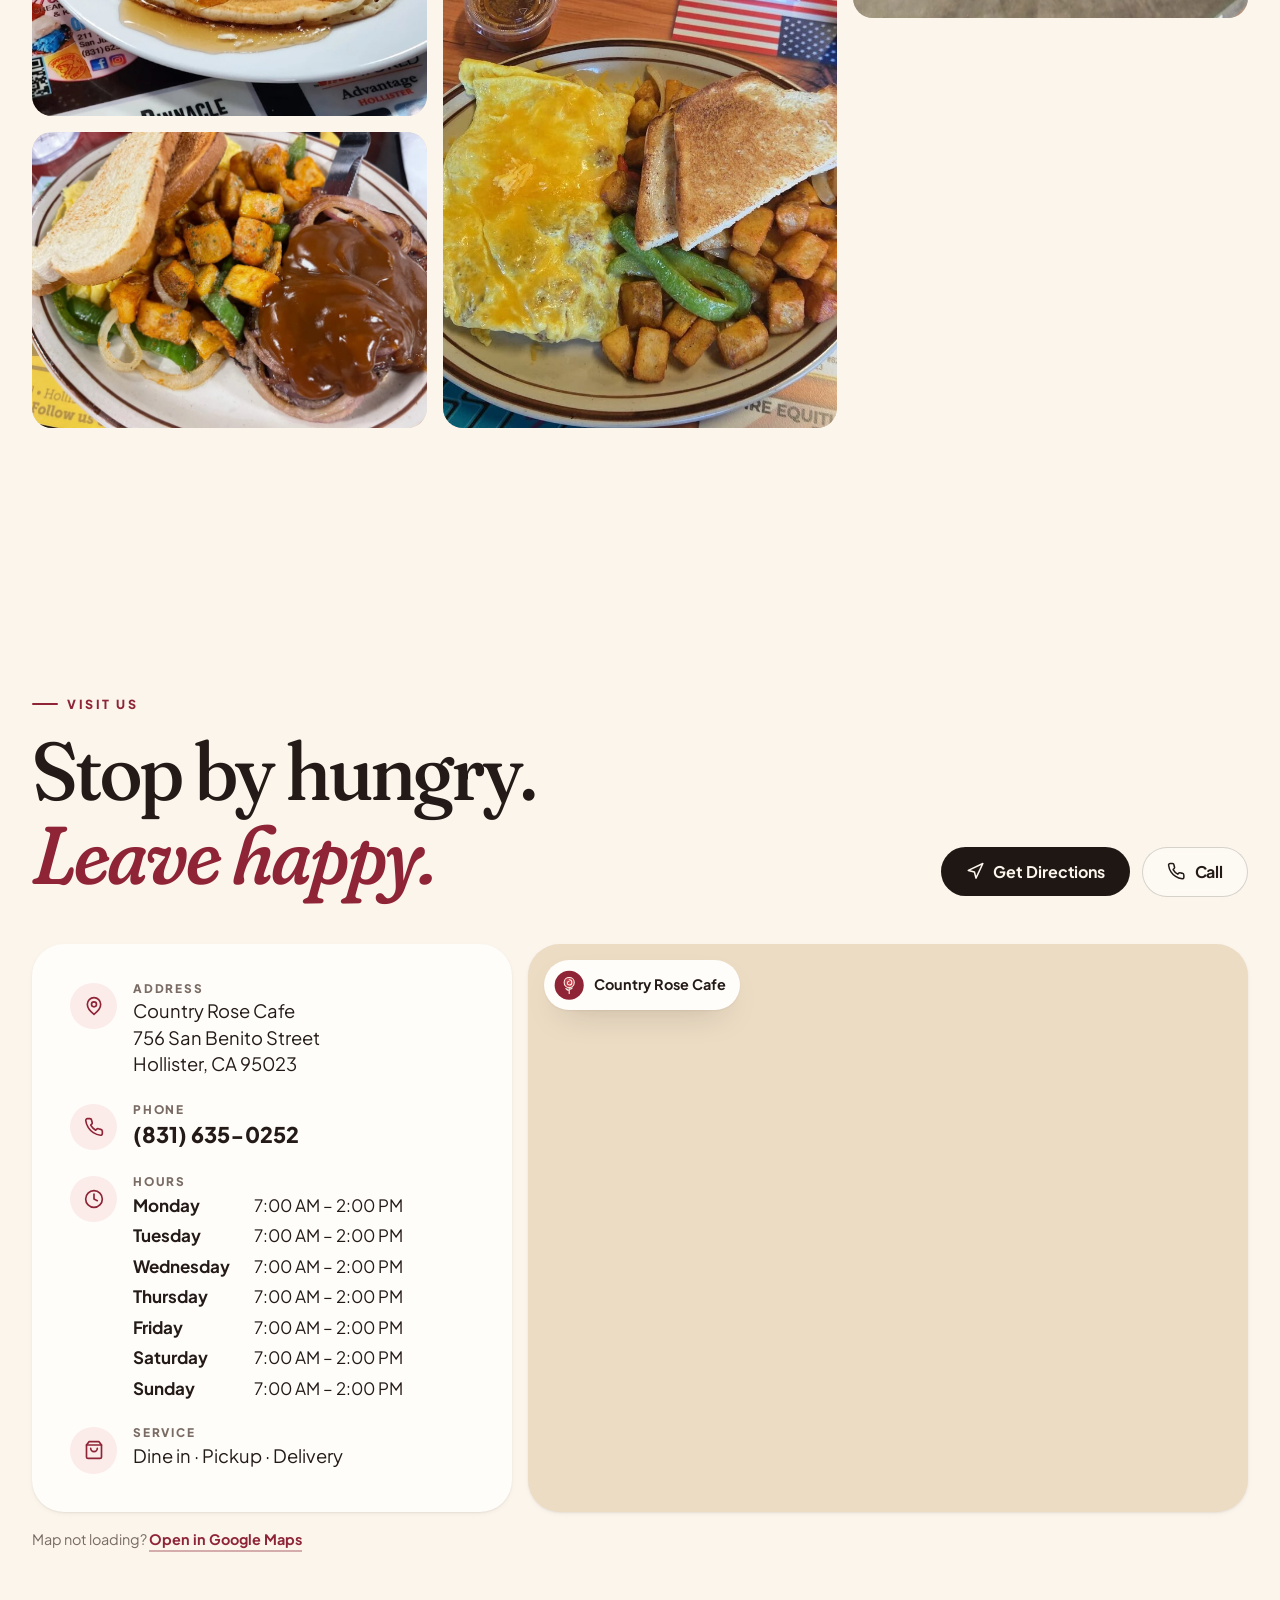
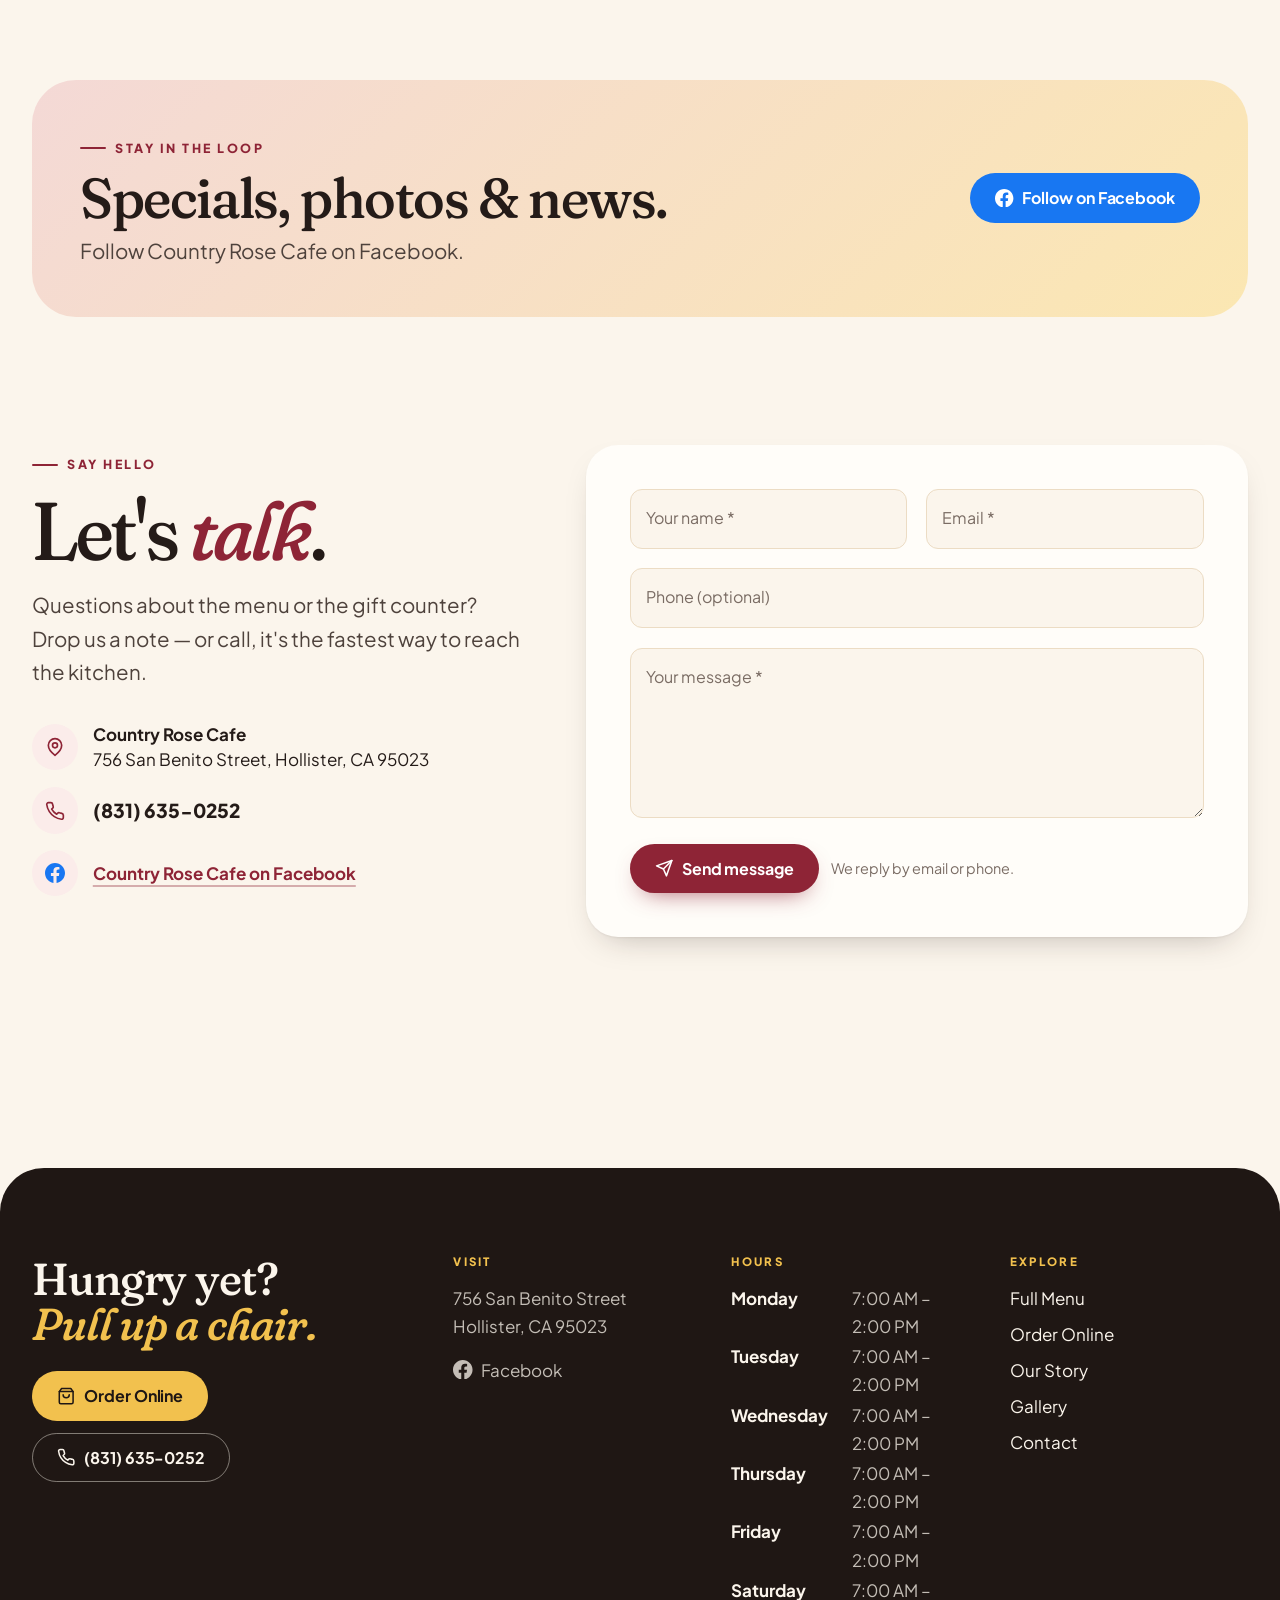
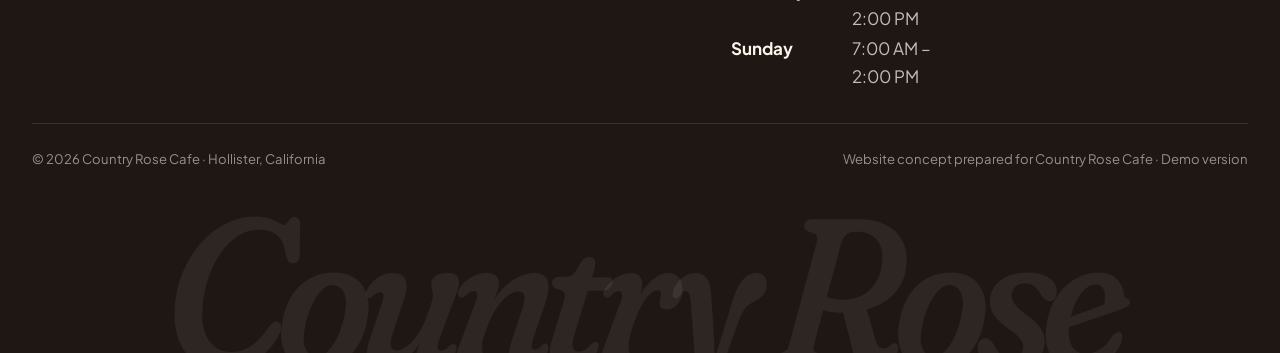
==== commit b05d0eda: "Fix Sunday hours, swap in the new official logo (nav + Rosie chat), redesign gallery without open ph" ====
--- a/index.html
+++ b/index.html
@@ -145,16 +145,13 @@
     <ul class="gallery">
       <li class="reveal"><button type="button" class="g-item tall" aria-label="View photo: cafe exterior"><img class="photo" src="assets/images/hero.jpg" alt="Exterior of Country Rose Cafe with its open sign" loading="lazy" decoding="async" data-label="Hero photo — cafe exterior" data-path="assets/images/hero.jpg"><span class="label">The cafe</span></button></li>
       <li class="reveal"><button type="button" class="g-item sq" aria-label="View photo: pancakes"><img class="photo" src="assets/images/breakfast.jpg" alt="Buttermilk pancakes with butter and syrup" loading="lazy" decoding="async" data-label="Breakfast photo" data-path="assets/images/breakfast.jpg"><span class="label">Buttermilk pancakes</span></button></li>
+      <li class="reveal"><button type="button" class="g-item wide" aria-label="View photo: country breakfast"><img class="photo" src="assets/images/country-breakfast.jpg" alt="Hearty country breakfast platter with eggs, potatoes and toast" loading="lazy" decoding="async" data-label="Country breakfast photo" data-path="assets/images/country-breakfast.jpg"><span class="label">Country breakfast</span></button></li>
+      <li class="reveal"><button type="button" class="g-item sq" aria-label="View photo: Mexicali fajita bowl"><img class="photo" src="assets/images/gallery/mexicali-bowl.jpg" alt="Steak fajita bowl in a crispy tortilla shell with cheese and sour cream" loading="lazy" decoding="async" data-label="Mexicali fajita bowl photo" data-path="assets/images/gallery/mexicali-bowl.jpg"><span class="label">Mexicali fajita bowl</span></button></li>
       <li class="reveal"><button type="button" class="g-item wide" aria-label="View photo: bacon burger with onion rings"><img class="photo" src="assets/images/gallery/lunch-burger.jpg" alt="Bacon burger with blue cheese and a tower of onion rings" loading="lazy" decoding="async" data-label="Burger photo" data-path="assets/images/gallery/lunch-burger.jpg"><span class="label">Bacon burger</span></button></li>
-      <li class="reveal"><button type="button" class="g-item sq" aria-label="View photo: Mexicali fajita bowl"><img class="photo" src="assets/images/gallery/mexicali-bowl.jpg" alt="Steak fajita bowl in a crispy tortilla shell with cheese and sour cream" loading="lazy" decoding="async" data-label="Mexicali fajita bowl photo" data-path="assets/images/gallery/mexicali-bowl.jpg"><span class="label">Mexicali fajita bowl</span></button></li>
+      <li class="reveal"><button type="button" class="g-item tall" aria-label="View photo: omelet plate"><img class="photo" src="assets/images/gallery/omelet.jpg" alt="Omelet plate served with potatoes and toast" loading="lazy" decoding="async" data-label="Omelet photo" data-path="assets/images/gallery/omelet.jpg"><span class="label">Fresh off the grill</span></button></li>
       <li class="reveal"><button type="button" class="g-item wide" aria-label="View photo: fish tacos"><img class="photo" src="assets/images/gallery/fish-tacos.jpg" alt="Grilled fish tacos with avocado, pico de gallo and lime" loading="lazy" decoding="async" data-label="Fish tacos photo" data-path="assets/images/gallery/fish-tacos.jpg"><span class="label">Fish tacos</span></button></li>
-      <li class="reveal"><button type="button" class="g-item wide" aria-label="View photo: country breakfast"><img class="photo" src="assets/images/country-breakfast.jpg" alt="Hearty country breakfast platter with eggs, potatoes and toast" loading="lazy" decoding="async" data-label="Country breakfast photo" data-path="assets/images/country-breakfast.jpg"><span class="label">Country breakfast</span></button></li>
-      <li class="reveal"><button type="button" class="g-item tall" aria-label="View photo: omelet plate"><img class="photo" src="assets/images/gallery/omelet.jpg" alt="Omelet plate served with potatoes and toast" loading="lazy" decoding="async" data-label="Omelet photo" data-path="assets/images/gallery/omelet.jpg"><span class="label">Fresh off the grill</span></button></li>
       <li class="reveal"><button type="button" class="g-item tall" aria-label="View photo: dining room and gift counter"><img class="photo" src="assets/images/restaurant.jpg" alt="Inside Country Rose Cafe — dining room and gift counter with jewelry displays" loading="lazy" decoding="async" data-label="Interior / gift counter photo" data-path="assets/images/restaurant.jpg"><span class="label">Dining room &amp; gifts</span></button></li>
-      <li class="reveal"><div class="g-item sq is-ph"><div class="placeholder" role="img" aria-label="Photo placeholder: Team or dining room photo"><div class="placeholder-card"><svg class="icon" viewBox="0 0 24 24" fill="none" stroke="currentColor" stroke-width="2" stroke-linecap="round" stroke-linejoin="round" aria-hidden="true" focusable="false"><path d="M23 19a2 2 0 0 1-2 2H3a2 2 0 0 1-2-2V8a2 2 0 0 1 2-2h4l2-3h6l2 3h4a2 2 0 0 1 2 2z"/><circle cx="12" cy="13" r="4"/></svg><strong>Team or dining room photo</strong><span>Owner photo needed</span><code>assets/images/gallery/dining-room.jpg</code></div></div></div></li>
-      <li class="reveal"><div class="g-item wide is-ph"><div class="placeholder" role="img" aria-label="Photo placeholder: Gift counter close-up"><div class="placeholder-card"><svg class="icon" viewBox="0 0 24 24" fill="none" stroke="currentColor" stroke-width="2" stroke-linecap="round" stroke-linejoin="round" aria-hidden="true" focusable="false"><path d="M23 19a2 2 0 0 1-2 2H3a2 2 0 0 1-2-2V8a2 2 0 0 1 2-2h4l2-3h6l2 3h4a2 2 0 0 1 2 2z"/><circle cx="12" cy="13" r="4"/></svg><strong>Gift counter close-up</strong><span>Owner photo needed</span><code>assets/images/gallery/gift-counter.jpg</code></div></div></div></li>
     </ul>
-    <p class="small muted demo-only" style="margin-top:1rem">Proposal note: photos are from the restaurant&#39;s current public website or are labelled placeholders — all need owner approval before launch.</p>
   </div>
 </section>
 
@@ -225,9 +222,9 @@
   <a href="https://www.google.com/maps/dir/?api=1&amp;destination=Country+Rose+Cafe%2C+756+San+Benito+Street%2C+Hollister%2C+CA+95023" target="_blank" rel="noopener noreferrer"><svg class="icon" viewBox="0 0 24 24" fill="none" stroke="currentColor" stroke-width="2" stroke-linecap="round" stroke-linejoin="round" aria-hidden="true" focusable="false"><path d="m3 11 19-9-9 19-2-8-8-2z"/></svg>Directions</a>
   <a class="go" href="order.html"><svg class="icon" viewBox="0 0 24 24" fill="none" stroke="currentColor" stroke-width="2" stroke-linecap="round" stroke-linejoin="round" aria-hidden="true" focusable="false"><path d="M6 2 3 6v14a2 2 0 0 0 2 2h14a2 2 0 0 0 2-2V6l-3-4z"/><path d="M3 6h18M16 10a4 4 0 0 1-8 0"/></svg>Order now</a>
 </nav>
-<button type="button" id="rosie-btn" class="rosie-btn" aria-expanded="false" aria-controls="rosie"><span class="pulse" aria-hidden="true"></span><svg class="av" viewBox="0 0 48 48" aria-hidden="true"><circle cx="24" cy="24" r="24" fill="#f2c14e"/><path d="M24 11c5 0 9 3.6 9 8.5 0 5.4-4.2 9.3-9 9.3s-9-3.9-9-9.3C15 14.6 19 11 24 11z" fill="#8e2436"/><path d="M24 15c2.7 0 4.7 2 4.7 4.6 0 2.7-2.2 4.7-4.7 4.7s-3.4-1.6-3.4-3.5c0-1.8 1.4-2.9 2.9-2.9" fill="none" stroke="#fbf5ec" stroke-width="1.6" stroke-linecap="round"/><path d="M24 29v8" stroke="#6e7f5c" stroke-width="2" stroke-linecap="round"/><path d="M24 34c-3.2 0-5.4-1.8-5.9-4 2.7 0 5 1.2 5.9 4zM24 32.6c2.7 0 5-1.4 5.4-3.6-2.5 0-4.7 1.2-5.4 3.6z" fill="#6e7f5c"/></svg><span class="txt">Ask Rosie</span><span class="sr-only"> — menu helper</span></button>
+<button type="button" id="rosie-btn" class="rosie-btn" aria-expanded="false" aria-controls="rosie"><span class="pulse" aria-hidden="true"></span><img class="av" src="assets/images/logo.png" alt="" aria-hidden="true"><span class="txt">Ask Rosie</span><span class="sr-only"> — menu helper</span></button>
 <section id="rosie" class="rosie" hidden aria-label="Rosie, the menu helper">
-  <div class="rosie-head"><svg class="av" viewBox="0 0 48 48" aria-hidden="true"><circle cx="24" cy="24" r="24" fill="#f2c14e"/><path d="M24 11c5 0 9 3.6 9 8.5 0 5.4-4.2 9.3-9 9.3s-9-3.9-9-9.3C15 14.6 19 11 24 11z" fill="#8e2436"/><path d="M24 15c2.7 0 4.7 2 4.7 4.6 0 2.7-2.2 4.7-4.7 4.7s-3.4-1.6-3.4-3.5c0-1.8 1.4-2.9 2.9-2.9" fill="none" stroke="#fbf5ec" stroke-width="1.6" stroke-linecap="round"/><path d="M24 29v8" stroke="#6e7f5c" stroke-width="2" stroke-linecap="round"/><path d="M24 34c-3.2 0-5.4-1.8-5.9-4 2.7 0 5 1.2 5.9 4zM24 32.6c2.7 0 5-1.4 5.4-3.6-2.5 0-4.7 1.2-5.4 3.6z" fill="#6e7f5c"/></svg><div><b>Rosie</b><small>Menu helper · answers from our menu</small></div><button type="button" class="icon-btn rosie-close" aria-label="Close menu helper"><svg class="icon" viewBox="0 0 24 24" fill="none" stroke="currentColor" stroke-width="2" stroke-linecap="round" stroke-linejoin="round" aria-hidden="true" focusable="false"><path d="M18 6 6 18M6 6l12 12"/></svg></button></div>
+  <div class="rosie-head"><img class="av" src="assets/images/logo.png" alt="" aria-hidden="true"><div><b>Rosie</b><small>Menu helper · answers from our menu</small></div><button type="button" class="icon-btn rosie-close" aria-label="Close menu helper"><svg class="icon" viewBox="0 0 24 24" fill="none" stroke="currentColor" stroke-width="2" stroke-linecap="round" stroke-linejoin="round" aria-hidden="true" focusable="false"><path d="M18 6 6 18M6 6l12 12"/></svg></button></div>
   <div class="rosie-log" role="log" aria-live="polite" data-no-i18n></div>
   <div class="rosie-sugg" aria-label="Suggested questions" data-no-i18n></div>
   <form class="rosie-form" autocomplete="off"><label class="sr-only" for="rosie-q">Ask Rosie</label><input id="rosie-q" placeholder="Ask about dishes, prices, kids menu…" maxlength="200"><button type="submit" aria-label="Send"><svg class="icon" viewBox="0 0 24 24" fill="none" stroke="currentColor" stroke-width="2" stroke-linecap="round" stroke-linejoin="round" aria-hidden="true" focusable="false"><path d="m22 2-7 20-4-9-9-4z"/><path d="M22 2 11 13"/></svg></button></form>
--- a/assets/css/styles.css
+++ b/assets/css/styles.css
@@ -622,7 +622,7 @@
 /* ---------- Rosie assistant ---------- */
 .rosie-btn { position: fixed; right: 1rem; bottom: calc(5.4rem + env(safe-area-inset-bottom)); z-index: 60; display: flex; align-items: center; gap: .55rem; padding: .5rem 1.05rem .5rem .5rem; border: 0; border-radius: 999px; background: var(--white); color: var(--ink); font-weight: 800; font-size: .92rem; box-shadow: 0 0 0 1px var(--line), 0 16px 34px -14px rgb(36 27 24 / .55); transition: transform .35s var(--ease); }
 .rosie-btn:hover { transform: translateY(-3px); }
-.rosie-btn .av { width: 2.4rem; height: 2.4rem; }
+.rosie-btn .av { width: 2.4rem; height: 2.4rem; object-fit: contain; }
 .rosie-btn .pulse { position: absolute; left: .5rem; top: .5rem; width: 2.4rem; height: 2.4rem; border-radius: 50%; box-shadow: 0 0 0 0 rgb(142 36 54 / .5); animation: pulse 2.6s infinite; pointer-events: none; }
 @keyframes pulse { 70% { box-shadow: 0 0 0 14px rgb(142 36 54 / 0); } 100% { box-shadow: 0 0 0 0 rgb(142 36 54 / 0); } }
 @media (min-width: 1080px) { .rosie-btn { bottom: 1.5rem; right: 1.5rem; } }
@@ -631,7 +631,7 @@
 .rosie[hidden] { display: none; }
 @media (min-width: 1080px) { .rosie { right: 1.5rem; bottom: 1.5rem; } }
 .rosie-head { display: flex; align-items: center; gap: .75rem; padding: .9rem 1rem; background: var(--espresso); color: var(--paper); }
-.rosie-head .av { width: 2.5rem; height: 2.5rem; }
+.rosie-head .av { width: 2.5rem; height: 2.5rem; object-fit: contain; }
 .rosie-head b { display: block; font-family: var(--display); font-size: 1.2rem; font-weight: 600; line-height: 1.1; }
 .rosie-head small { font-size: .74rem; color: rgb(251 245 236 / .65); }
 .rosie-head .icon-btn { margin-left: auto; color: var(--paper); }
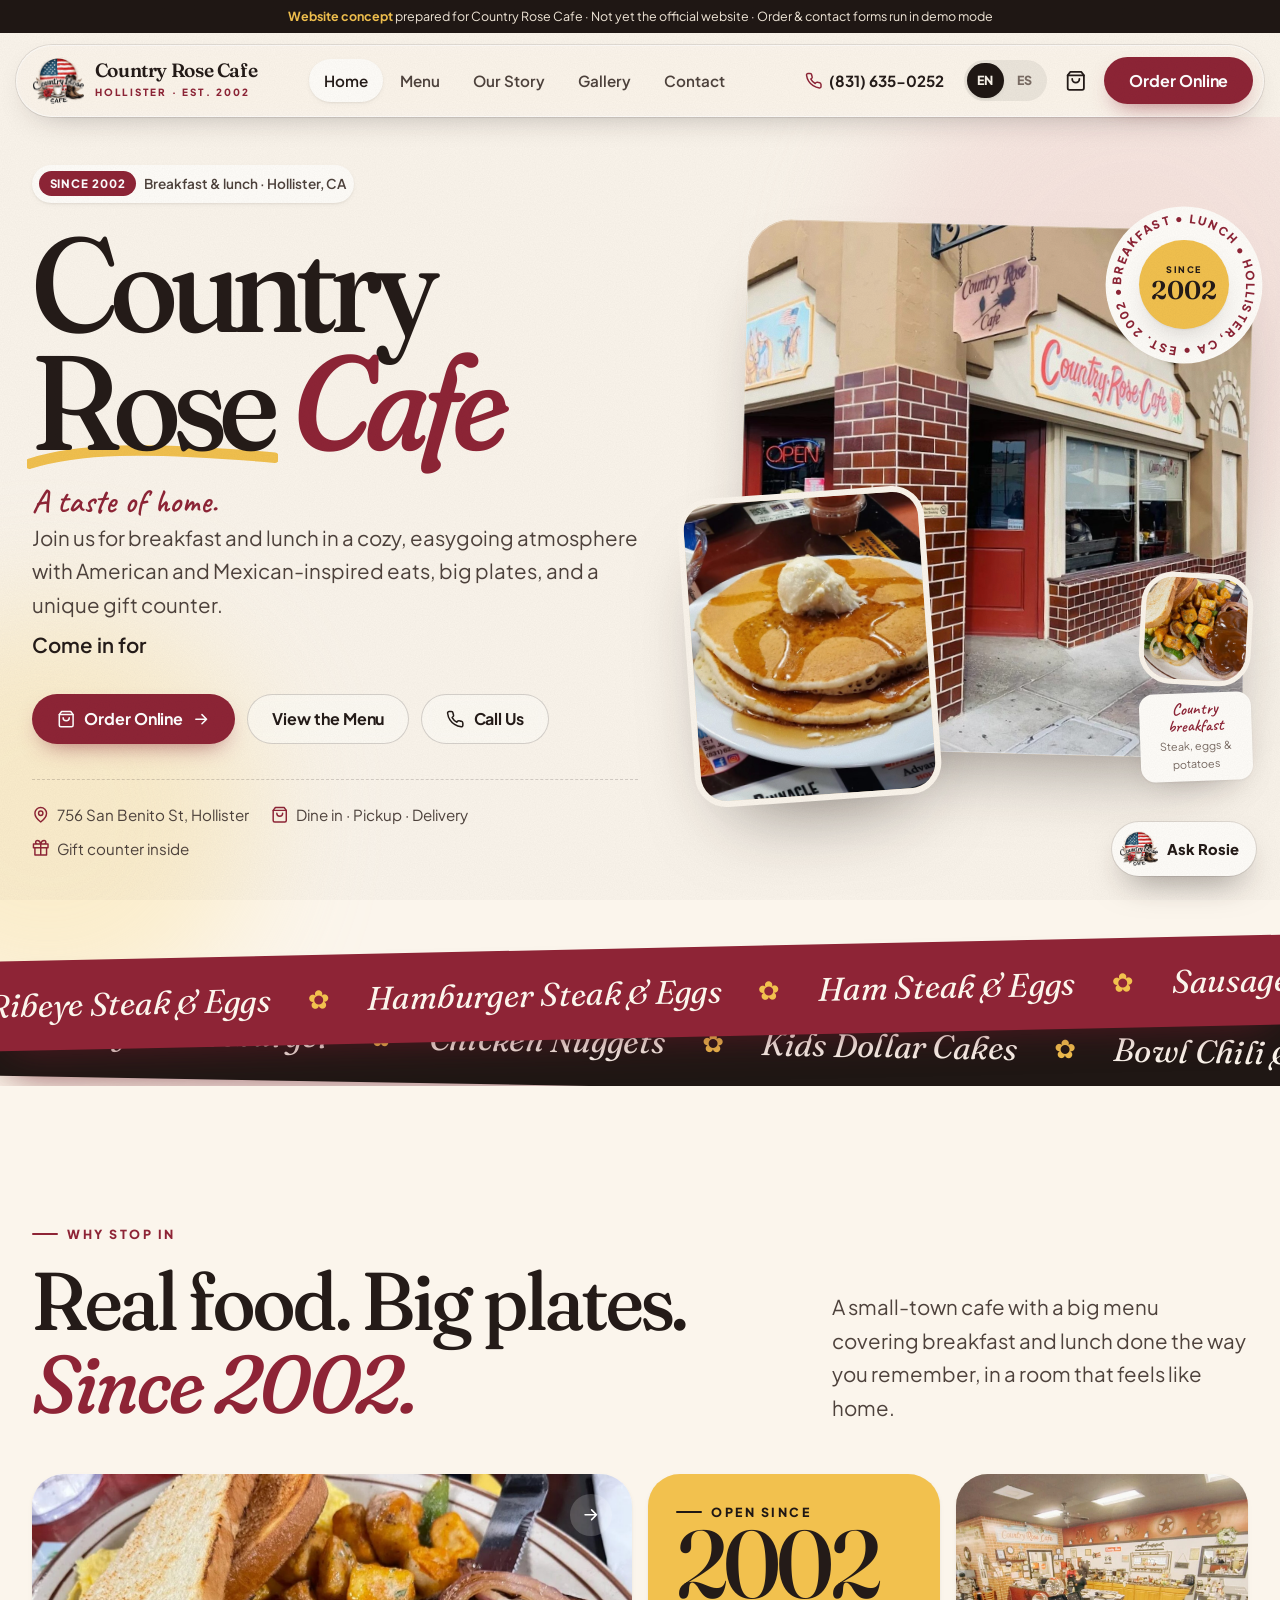
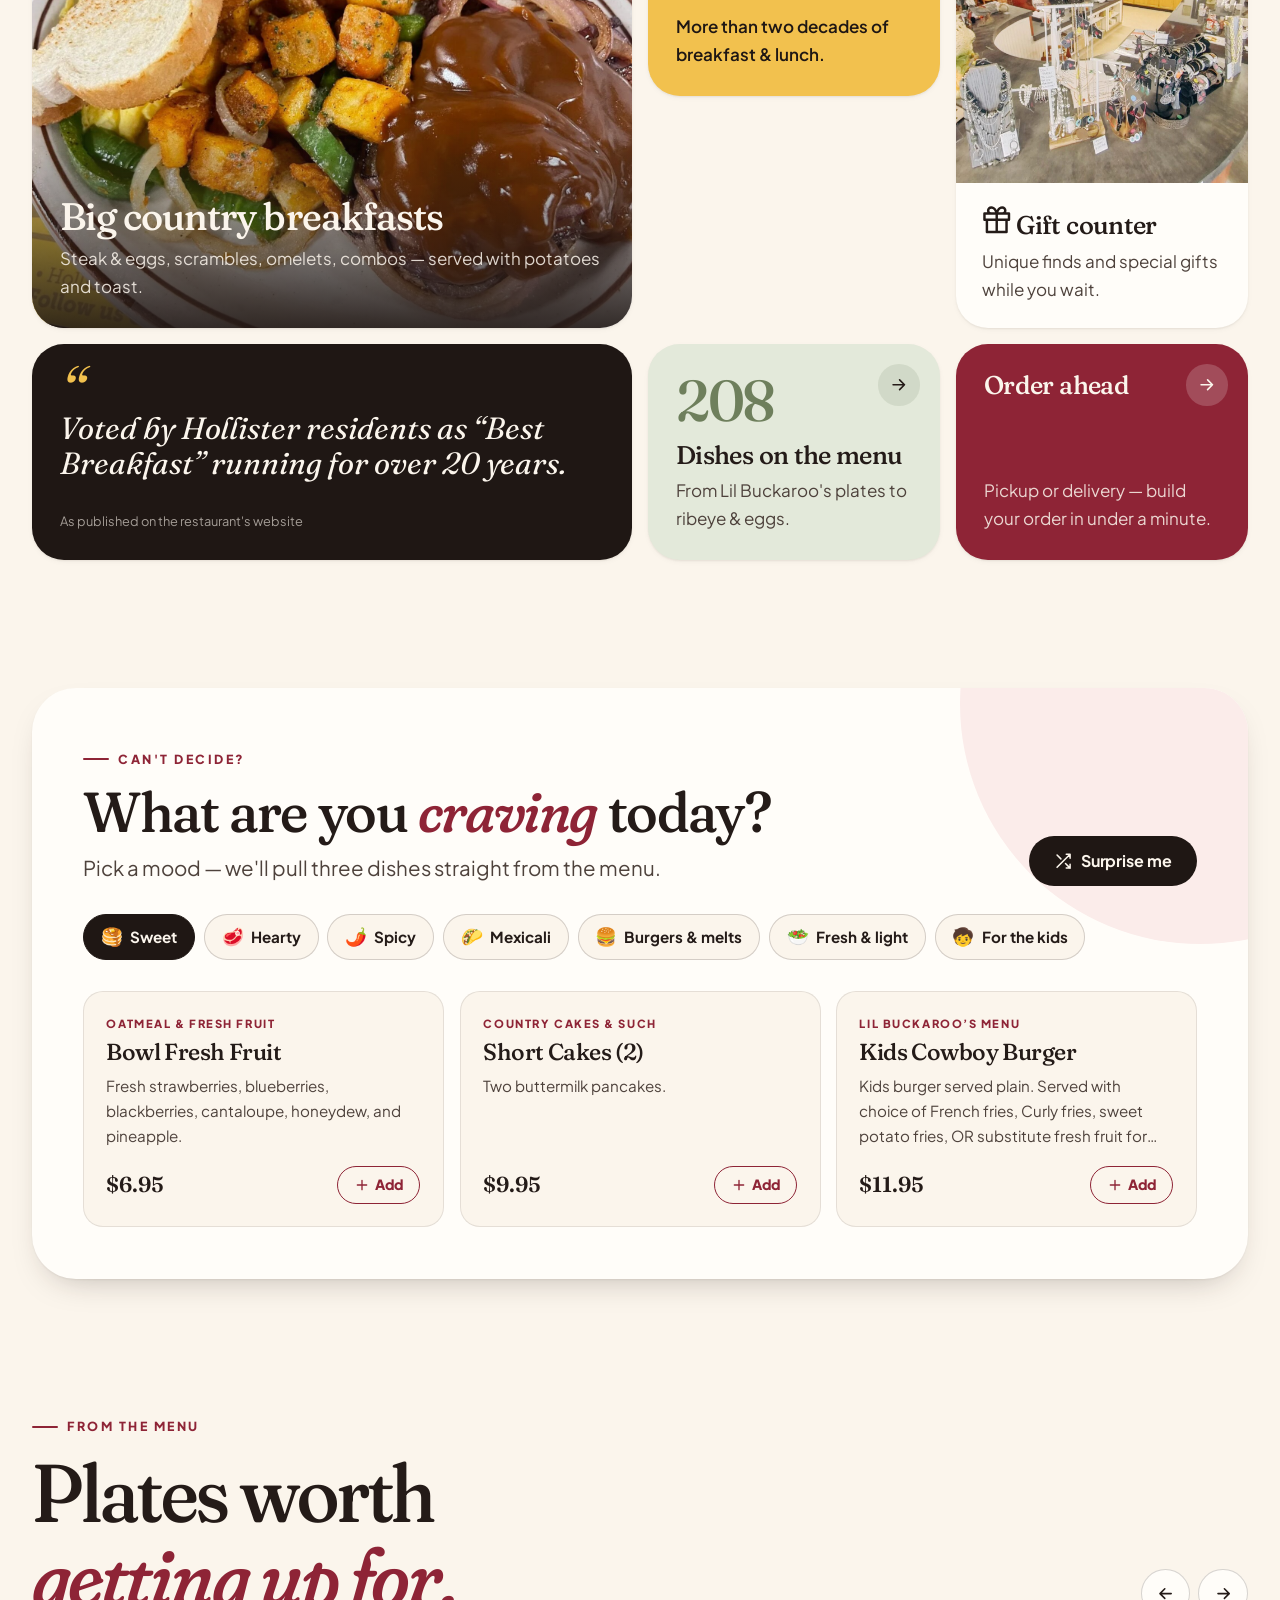
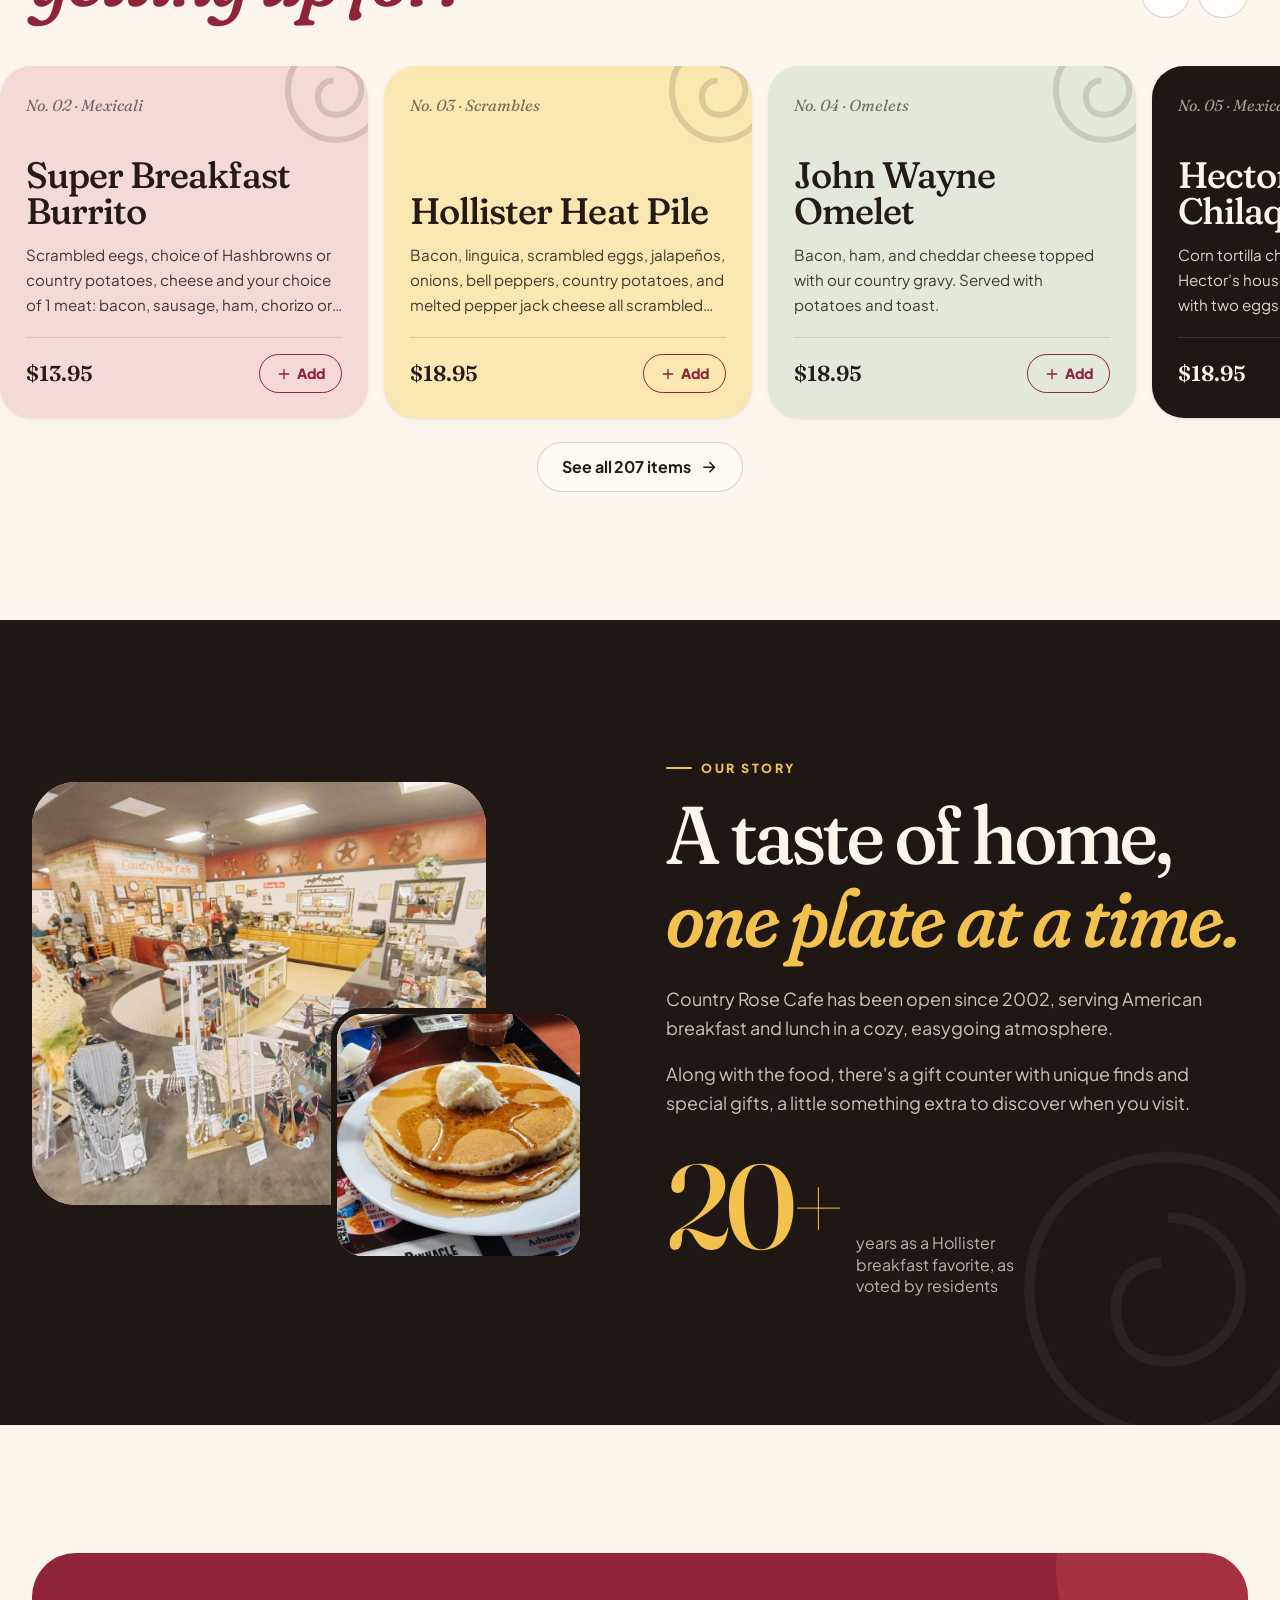
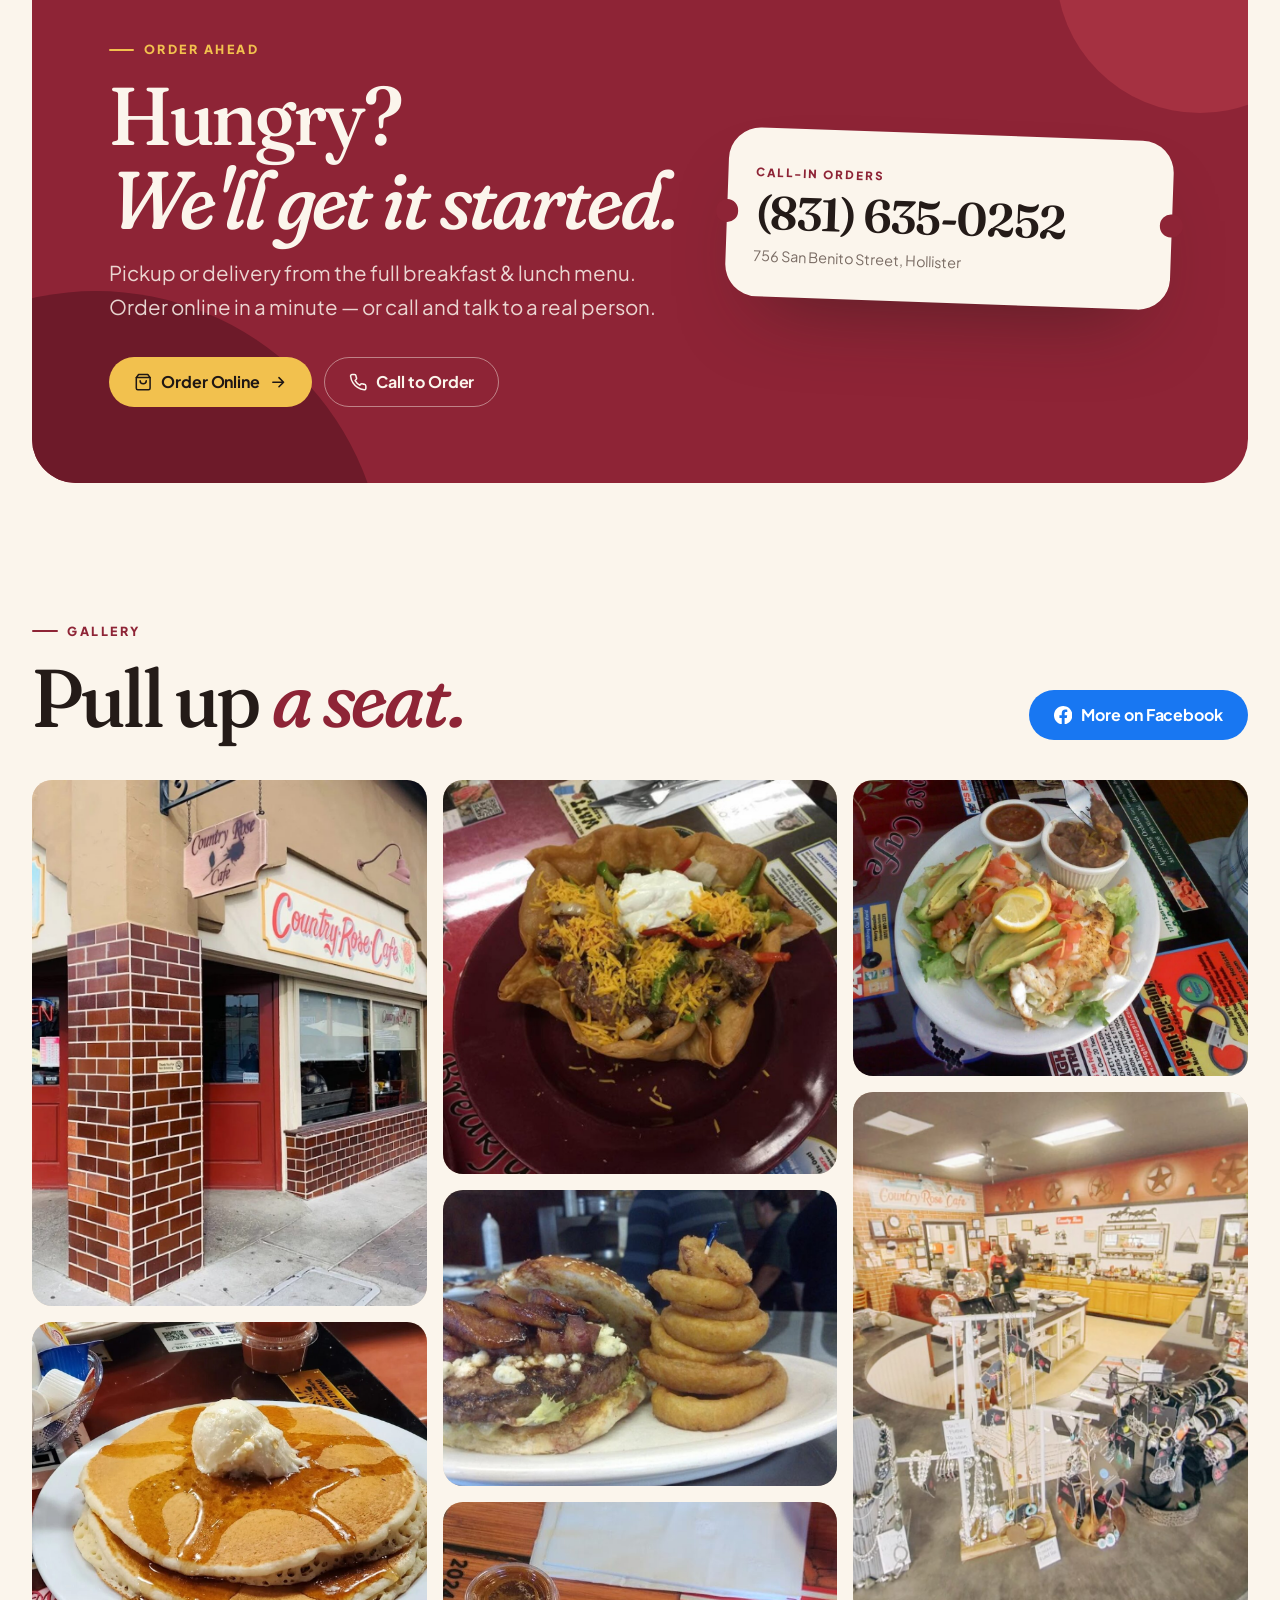
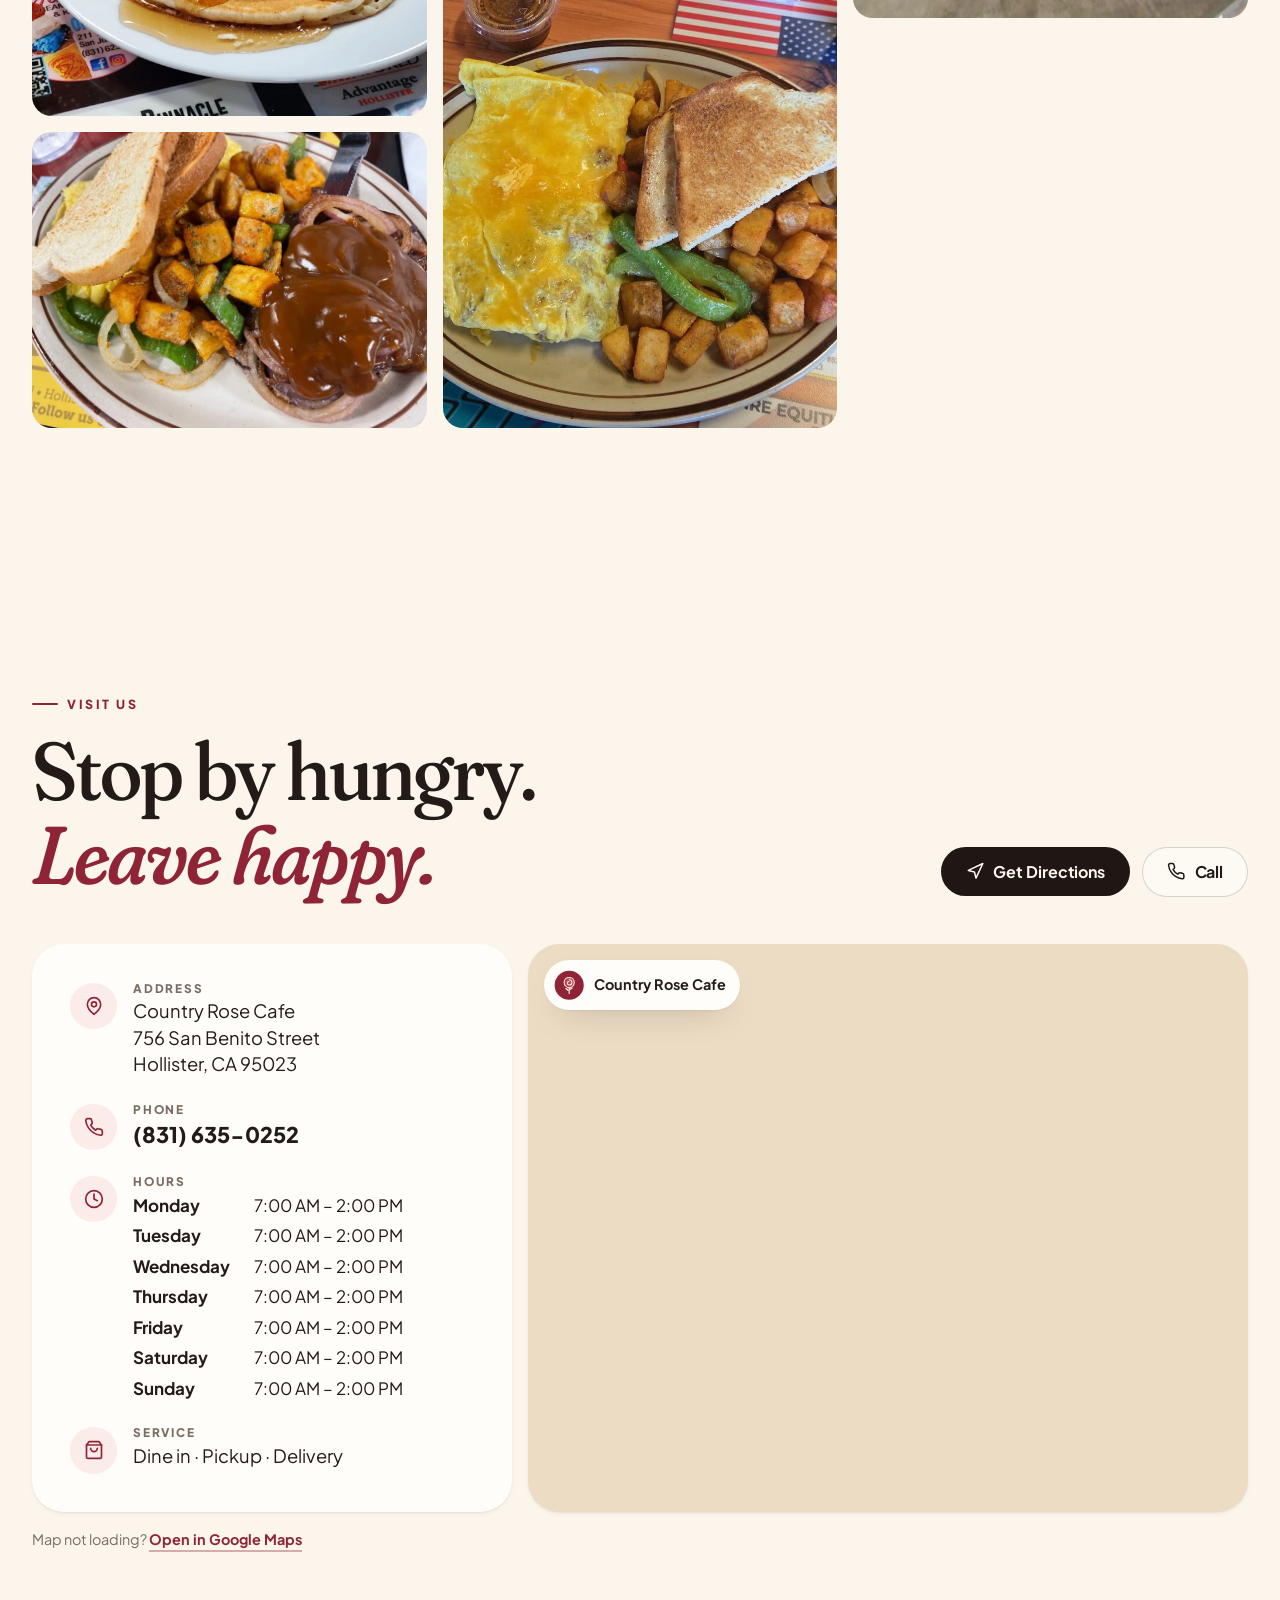
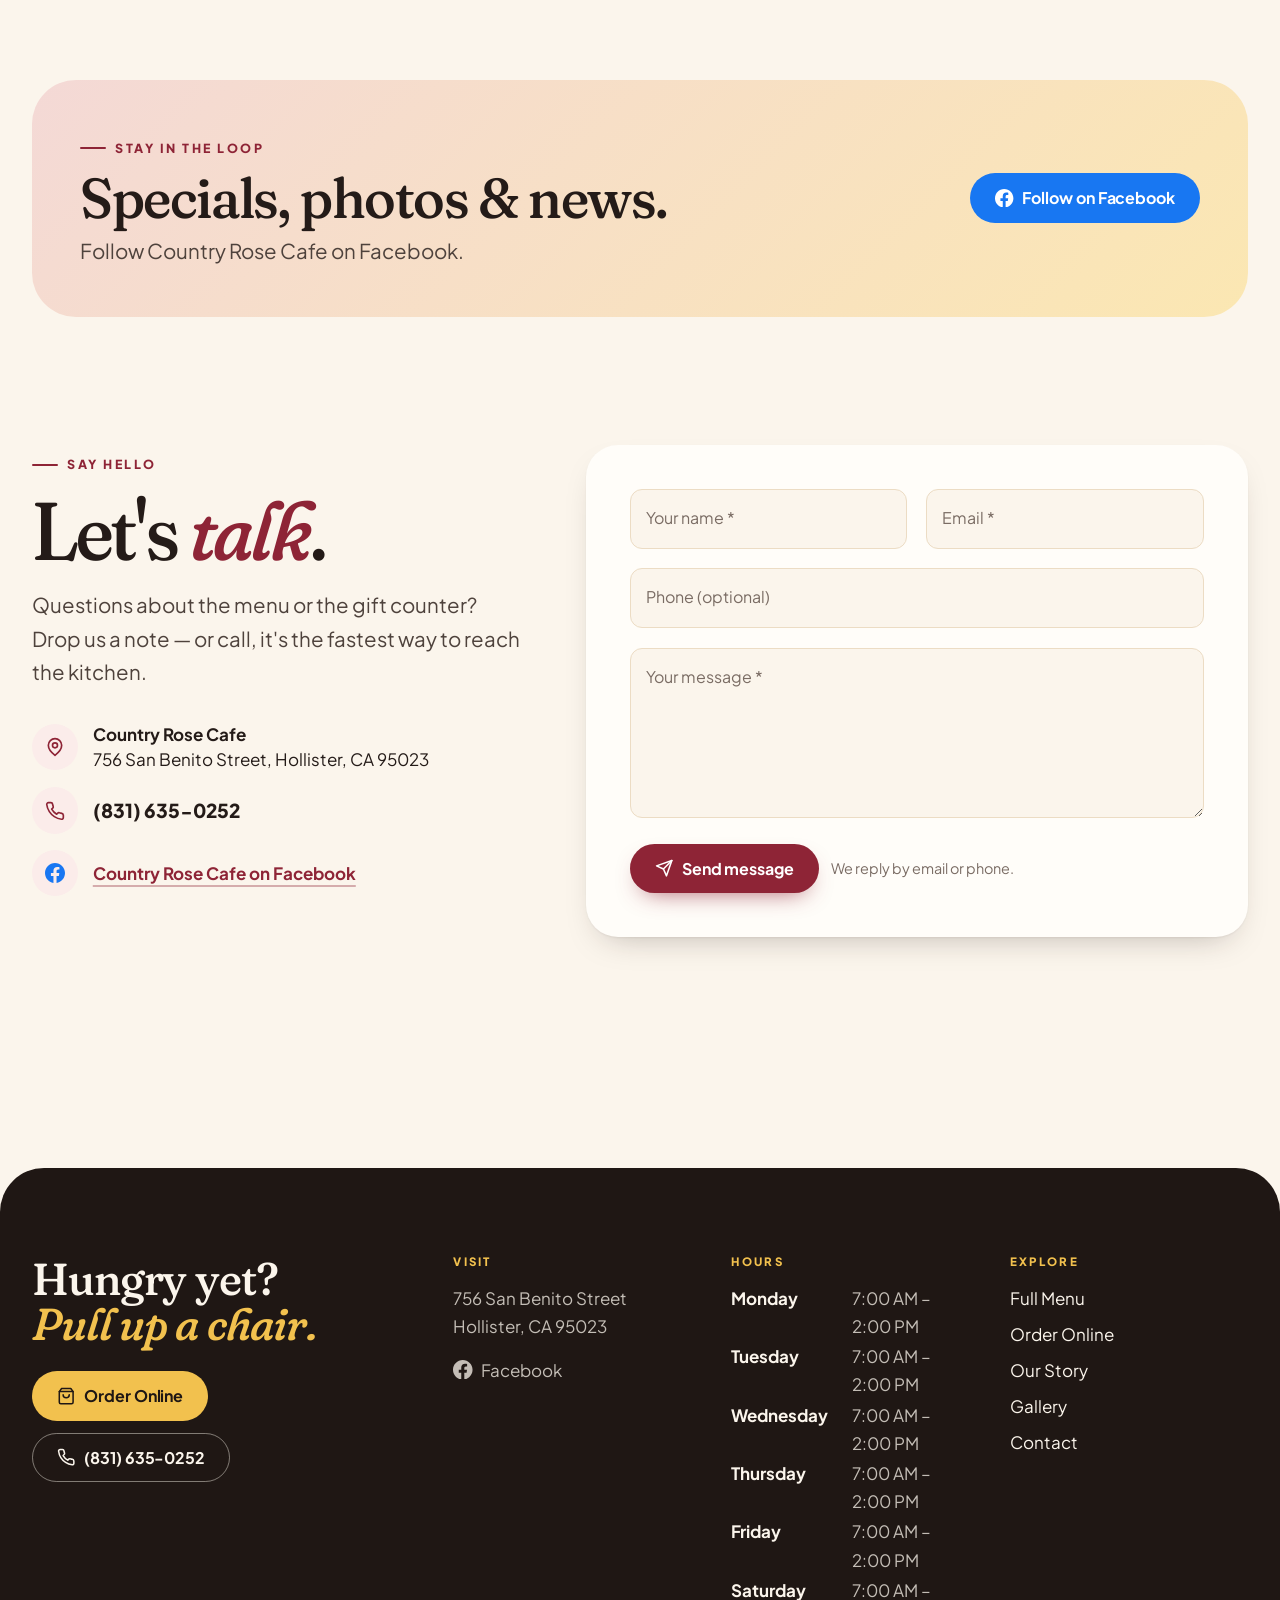
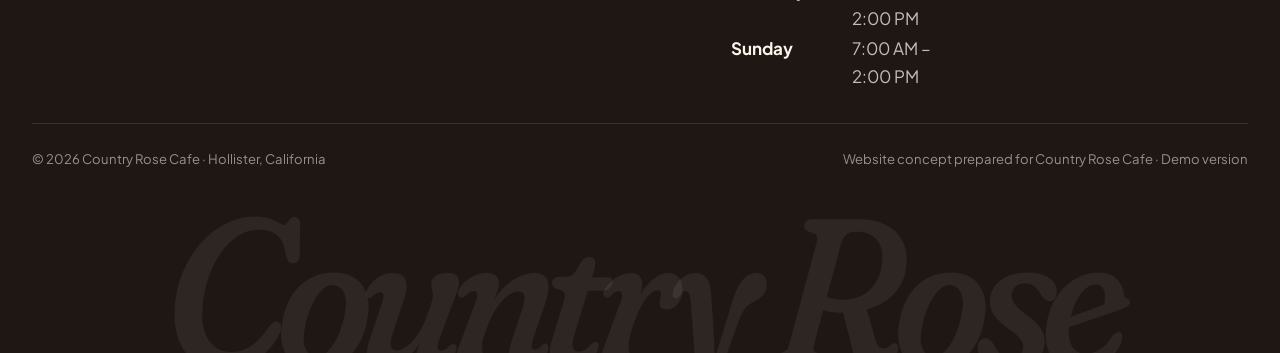
==== commit 38da5c3b: "update file" ====
--- a/index.html
+++ b/index.html
@@ -53,7 +53,7 @@
     <div>
       <p class="hero-eyebrow reveal"><span class="dot">Since 2002</span> Breakfast &amp; lunch · Hollister, CA</p>
       <h1 id="hero-title" class="reveal" style="--d:.05s"><span class="line">Country</span><span class="line"><span class="flourish">Rose<svg viewBox="0 0 200 20" preserveAspectRatio="none" aria-hidden="true"><path d="M2 14C40 4 90 2 198 10" fill="none" stroke="currentColor" stroke-width="7" stroke-linecap="round"/></svg></span> <span class="cafe">Cafe</span></span></h1>
-      <p class="lede reveal" style="--d:.12s"><span class="script" style="font-size:1.6em;color:var(--rose);line-height:1">A taste of home.</span><br>Join us for breakfast and lunch in a cozy, easygoing atmosphere — American and Mexican-inspired eats, big plates, and a unique gift counter. <span class="rot-line">Come in for <span class="rotator" aria-hidden="true"><span>country cakes.</span><span>a John Wayne omelet.</span><span>Hector&#39;s chilaquiles.</span></span></span><span class="sr-only">breakfast and lunch.</span></p>
+      <p class="lede reveal" style="--d:.12s"><span class="script" style="font-size:1.6em;color:var(--rose);line-height:1">A taste of home.</span><br>Join us for breakfast and lunch in a cozy, easygoing atmosphere with American and Mexican-inspired eats, big plates, and a unique gift counter. <span class="rot-line">Come in for <span class="rotator" aria-hidden="true"><span>country cakes.</span><span>a John Wayne omelet.</span><span>Hector&#39;s chilaquiles.</span></span></span><span class="sr-only">breakfast and lunch.</span></p>
       <div class="btn-row reveal" style="--d:.18s">
         <a class="btn btn-rose" href="order.html"><svg class="icon" viewBox="0 0 24 24" fill="none" stroke="currentColor" stroke-width="2" stroke-linecap="round" stroke-linejoin="round" aria-hidden="true" focusable="false"><path d="M6 2 3 6v14a2 2 0 0 0 2 2h14a2 2 0 0 0 2-2V6l-3-4z"/><path d="M3 6h18M16 10a4 4 0 0 1-8 0"/></svg> Order Online <svg class="icon arrow" viewBox="0 0 24 24" fill="none" stroke="currentColor" stroke-width="2" stroke-linecap="round" stroke-linejoin="round" aria-hidden="true" focusable="false"><path d="M5 12h14M13 6l6 6-6 6"/></svg></a>
         <a class="btn btn-line" href="menu.html">View the Menu</a>
@@ -79,7 +79,7 @@
 <section id="why" class="section" aria-labelledby="why-title">
   <div class="wrap">
     <div class="head-row reveal"><div><span class="kicker">Why stop in</span><h2 id="why-title" class="display-lg">Real food. Big plates.<br><span class="italic rose">Since 2002.</span></h2></div>
-      <p class="lede" style="max-width:26rem">A small-town cafe with a big menu — breakfast and lunch done the way you remember, in a room that feels like home.</p></div>
+      <p class="lede" style="max-width:26rem">A small-town cafe with a big menu covering breakfast and lunch done the way you remember, in a room that feels like home.</p></div>
     <div class="bento">
       <a class="cell b-photo ph zoom reveal" href="menu.html"><img class="photo" src="assets/images/country-breakfast.jpg" alt="Hearty country breakfast platter with eggs, potatoes and toast" loading="lazy" decoding="async" data-label="Country breakfast photo" data-path="assets/images/country-breakfast.jpg"><div class="cap"><h3>Big country breakfasts</h3><p>Steak &amp; eggs, scrambles, omelets, combos — served with potatoes and toast.</p></div><span class="corner" style="color:#fff"><svg class="icon arrow" viewBox="0 0 24 24" fill="none" stroke="currentColor" stroke-width="2" stroke-linecap="round" stroke-linejoin="round" aria-hidden="true" focusable="false"><path d="M5 12h14M13 6l6 6-6 6"/></svg></span></a>
       <div class="cell b-stat reveal" style="--d:.05s"><span class="kicker" style="color:var(--espresso)">Open since</span><span class="num">2002</span><p>More than two decades of breakfast &amp; lunch.</p></div>
@@ -121,7 +121,7 @@
     <div class="story-copy reveal" style="--d:.1s">
       <span class="kicker light">Our story</span>
       <h2 id="story-title" class="display-lg" style="margin-top:.9rem">A taste of home, <span class="italic" style="color:var(--butter)">one plate at a time.</span></h2>
-      <div class="body"><p>Country Rose Cafe has been open since 2002, serving American breakfast and lunch in a cozy, easygoing atmosphere.</p><p>Along with the food, there&#39;s a gift counter with unique finds and special gifts — a little something extra to discover when you visit.</p></div>
+      <div class="body"><p>Country Rose Cafe has been open since 2002, serving American breakfast and lunch in a cozy, easygoing atmosphere.</p><p>Along with the food, there&#39;s a gift counter with unique finds and special gifts, a little something extra to discover when you visit.</p></div>
       <div class="years"><b>20+</b><span>years as a Hollister breakfast favorite, as voted by residents</span></div>
           </div>
   </div>
